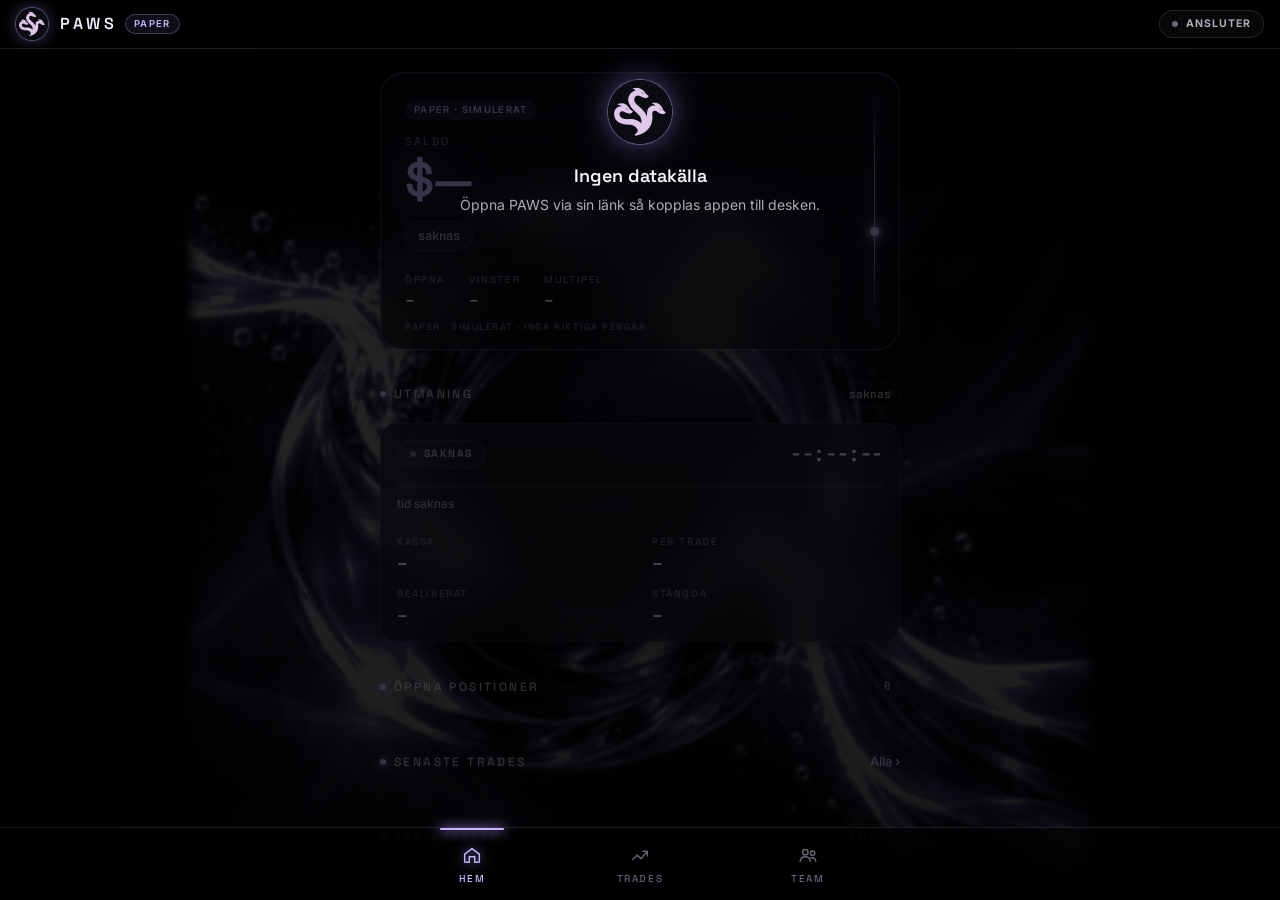
==== index.html @ 04d14446 "PAWS v78: light-purple hydra theme, liquid-ring background, swipe between tabs" ====
<!DOCTYPE html>
<html lang="sv">
<head>
  <meta charset="utf-8" />
  <meta name="viewport" content="width=device-width, initial-scale=1, viewport-fit=cover, maximum-scale=1" />
  <meta name="theme-color" content="#000000" />
  <meta name="mobile-web-app-capable" content="yes" />
  <meta name="apple-mobile-web-app-capable" content="yes" />
  <meta name="apple-mobile-web-app-status-bar-style" content="black-translucent" />
  <meta name="apple-mobile-web-app-title" content="PAWS" />
  <link rel="manifest" href="manifest.json" />
  <link rel="apple-touch-icon" href="icons/apple-touch-icon.png" />
  <link rel="icon" type="image/svg+xml" href="icons/favicon.svg" />
  <link rel="icon" type="image/png" sizes="64x64" href="icons/favicon.png" />
  <link rel="shortcut icon" href="icons/favicon.ico" />
  <link rel="preconnect" href="https://fonts.googleapis.com" />
  <link rel="preconnect" href="https://fonts.gstatic.com" crossorigin />
  <link rel="stylesheet" href="https://fonts.googleapis.com/css2?family=Inter:wght@400;500;600&family=Space+Grotesk:wght@400;500;600;700&family=JetBrains+Mono:wght@500;600&display=swap" />
  <link rel="stylesheet" href="paws.css?v=78" />
  <script src="brand.js?v=78"></script>
  <title>PAWS</title>
  <script>
    document.title = NimbusBrand.name;
    document.querySelector('meta[name="apple-mobile-web-app-title"]').setAttribute("content", NimbusBrand.name);
  </script>
</head>
<body>
  <div class="aurora" id="aurora-sky" aria-hidden="true">
    <div class="ring-bg">
      <picture>
        <source type="image/webp" srcset="bg-ring.webp?v=78" />
        <img src="bg-ring.jpg?v=78" alt="" width="2160" height="1792" decoding="async" />
      </picture>
    </div>
  </div>

  <div class="app" id="app">
    <header class="top">
      <img class="top-mark" src="icons/mark.png?v=78" alt="" width="30" height="30" />
      <span class="top-name">PAWS</span>
      <span class="decal">PAPER</span>
      <span class="top-sp"></span>
      <span class="live-chip" id="live-chip"><i></i><b id="live-txt">Ansluter</b></span>
    </header>

    <main class="main">
      <div class="pager" id="pager">
      <div class="pager-track" id="pager-track">
      <!-- HEM -->
      <section class="page" data-page="home" aria-label="Hem">
        <div class="hero" id="hero">
          <div class="hero-l">
            <span class="decal soft">PAPER · SIMULERAT</span>
            <div class="lbl">Saldo</div>
            <div class="bal" id="bal"><span class="bal-i">$—</span></div>
            <div class="pnl" id="pnl">saknas</div>
            <dl class="hero-stats">
              <div><dt>Öppna</dt><dd id="hs-open">–</dd></div>
              <div><dt>Vinster</dt><dd id="hs-wins">–</dd></div>
              <div><dt>Multipel</dt><dd id="hs-mult">–</dd></div>
            </dl>
          </div>
          <div class="hero-note" id="hero-note">PAPER · simulerat · inga riktiga pengar</div>
        </div>

        <section class="sec" id="sec-challenge">
          <header class="sec-head"><h2>Utmaning</h2><span class="sec-tag" id="ch-tag">saknas</span></header>
          <div class="card ch" id="ch-card">
            <div class="ch-top">
              <span class="pill" id="ch-pill"><i></i><b>saknas</b></span>
              <span class="ch-count" id="ch-count">--:--:--</span>
            </div>
            <div class="bar"><i id="ch-bar"></i></div>
            <div class="ch-span" id="ch-span">tid saknas</div>
            <dl class="grid4">
              <div><dt>Kassa</dt><dd id="c-cash">–</dd></div>
              <div><dt>Per trade</dt><dd id="c-ticket">–</dd></div>
              <div><dt>Realiserat</dt><dd id="c-real">–</dd></div>
              <div><dt>Stängda</dt><dd id="c-closed">–</dd></div>
            </dl>
          </div>
        </section>

        <section class="sec" id="sec-open">
          <header class="sec-head"><h2>Öppna positioner</h2><span class="sec-tag" id="open-tag">0</span></header>
          <div class="list" id="open-list"></div>
        </section>

        <section class="sec" id="sec-recent">
          <header class="sec-head"><h2>Senaste trades</h2><button class="link" id="to-trades" type="button">Alla ›</button></header>
          <div class="list" id="recent-list"></div>
        </section>

        <section class="sec" id="sec-agents">
          <header class="sec-head"><h2>App-agenter</h2><span class="sec-tag" id="ag-tag">saknas</span></header>
          <div class="card strip" id="ag-strip"></div>
        </section>
      </section>

      <!-- TRADES -->
      <section class="page" data-page="trades" aria-label="Trades">
        <section class="sec">
          <header class="sec-head"><h2>Alla PAPER-trades</h2><span class="sec-tag" id="tr-tag">0</span></header>
          <dl class="card grid4 tr-sum" id="tr-sum"></dl>
          <div class="list" id="trades-list"></div>
        </section>
      </section>

      <!-- TEAM -->
      <section class="page" data-page="team" aria-label="Team">
        <section class="sec">
          <header class="sec-head"><h2>Teamet</h2><span class="sec-tag">10 botar</span></header>
          <div class="boss card" id="boss"></div>
          <div class="tree" aria-hidden="true"><i></i></div>
          <div class="roster" id="roster"></div>
        </section>
        <section class="sec">
          <header class="sec-head"><h2>App-agenter</h2><span class="sec-tag" id="ag-tag2">saknas</span></header>
          <div class="card strip" id="ag-strip2"></div>
        </section>
      </section>

      </div>
      </div>
      <section class="boot" id="boot" hidden>
        <img src="icons/mark.png?v=78" alt="" width="64" height="64" />
        <h3>Ingen datakälla</h3>
        <p>Öppna PAWS via sin länk så kopplas appen till desken.</p>
      </section>
    </main>

    <nav class="tabs" aria-label="Vyer">
      <i class="tabs-ink" id="tabs-ink" aria-hidden="true"></i>
      <button class="tab on" data-tab="home" type="button"><svg viewBox="0 0 24 24"><path d="M4 11l8-6 8 6v8a1 1 0 0 1-1 1h-4v-6H9v6H5a1 1 0 0 1-1-1z"/></svg><span>Hem</span></button>
      <button class="tab" data-tab="trades" type="button"><svg viewBox="0 0 24 24"><path d="M4 17l5-5 4 4 7-8M15 8h5v5"/></svg><span>Trades</span></button>
      <button class="tab" data-tab="team" type="button"><svg viewBox="0 0 24 24"><circle cx="9" cy="9" r="3"/><circle cx="17" cy="10" r="2.4"/><path d="M3.5 19c.4-3.2 2.6-5 5.5-5s5.1 1.8 5.5 5M15 15.2c2.6-.5 4.8.8 5.5 3.8"/></svg><span>Team</span></button>
    </nav>
  </div>

  <script src="brand.js?v=78"></script>
  <script src="paws.js?v=78"></script>
  </body>
</html>
---- paws.css ----
/* PAWS v78 — v77 theme plus horizontal swipe between Hem / Trades / Team.
   Black, light-purple liquid-ring photo, Oscar's hydra mark. Data stays real. */
:root{
  --bg:#000;
  --lav:#C4B5FD;            /* accent / positive numbers */
  --lav2:#B9A6FF;
  --glow:#A78BFA;           /* glow, rings, lines */
  --glow-rgb:167,139,250;
  --lav-rgb:196,181,253;
  --card:rgba(14,12,22,.62);
  --card-hi:rgba(22,18,36,.74);
  --ink:#F5F3FF;
  --ink2:rgba(237,233,254,.72);
  --ink3:rgba(221,214,254,.46);
  --line:rgba(var(--lav-rgb),.14);
  --line2:rgba(var(--lav-rgb),.26);
  --up:var(--lav);
  --down:#E8788A;           /* muted red */
  --down-rgb:232,120,138;
  --amber:#E2B45C;
  --f-head:"Space Grotesk","Inter",system-ui,-apple-system,"Segoe UI",sans-serif;
  --f-body:"Inter",system-ui,-apple-system,"Segoe UI",sans-serif;
  --f-mono:"JetBrains Mono",ui-monospace,"SF Mono",Menlo,monospace;
  --safe-b:env(safe-area-inset-bottom,0px);
  --safe-t:env(safe-area-inset-top,0px);
  --r:16px;
  --shadow:0 16px 40px -24px rgba(0,0,0,.9);
}
*{box-sizing:border-box;-webkit-tap-highlight-color:transparent}
html,body{margin:0;background:var(--bg);color:var(--ink);font-family:var(--f-body);-webkit-font-smoothing:antialiased;overscroll-behavior:none;height:100%;height:100dvh;overflow:hidden}
body{min-height:100%;font-size:15px;line-height:1.4}
[hidden]{display:none!important}
button{font:inherit;color:inherit;background:none;border:0;padding:0;cursor:pointer}
h2,h3{margin:0}
dl,dd{margin:0}

/* ---------- background: fixed light-purple liquid-ring photo + dark scrim ---------- */
.aurora{position:fixed;inset:0;z-index:0;overflow:hidden;pointer-events:none;background:#05040A}
.ring-bg{position:absolute;left:50%;top:56%;width:132vw;max-width:920px;
  transform:translate(-50%,-50%);transform-origin:50% 50%;will-change:transform}
.ring-bg picture,.ring-bg img{display:block;width:100%;height:auto;pointer-events:none;user-select:none;-webkit-user-drag:none}
.aurora::before{content:"";position:absolute;inset:0;pointer-events:none;
  background:
    radial-gradient(ellipse 70% 26% at 50% 104%, rgba(var(--glow-rgb),.22) 0%, transparent 78%),
    radial-gradient(ellipse 90% 30% at 50% -6%, rgba(var(--glow-rgb),.07) 0%, transparent 70%)}
.aurora::after{content:"";position:absolute;inset:0;pointer-events:none;
  background:
    linear-gradient(180deg,rgba(0,0,0,.62) 0%,rgba(0,0,0,.40) 24%,rgba(0,0,0,.42) 62%,rgba(0,0,0,.60) 100%),
    rgba(0,0,0,.16)}
@media (prefers-reduced-motion:no-preference){
  .ring-bg{animation:ringdrift 36s ease-in-out infinite}
}
@keyframes ringdrift{
  0%,100%{transform:translate(-50%,-50%) scale(1)}
  50%{transform:translate(-50%,-50%) scale(1.03)}
}
@media (min-width:560px){.ring-bg{width:80vw;max-width:920px;top:58%}}

.app{position:relative;z-index:1;height:100%;min-height:100%;display:flex;flex-direction:column;overflow:hidden}

/* ---------- top bar ---------- */
.top{position:fixed;z-index:60;top:0;left:0;right:0;display:flex;align-items:center;gap:8px;
  padding:calc(8px + var(--safe-t)) 16px 8px;
  background:rgba(0,0,0,.55);backdrop-filter:blur(18px);-webkit-backdrop-filter:blur(18px);
  border-bottom:1px solid var(--line)}
.top-mark{width:32px;height:32px;border-radius:50%;object-fit:cover;display:block;box-shadow:0 0 0 1px rgba(var(--lav-rgb),.35),0 0 16px -2px rgba(var(--glow-rgb),.55)}
.top-name{font:600 16px/1 var(--f-head);letter-spacing:.22em;margin-left:4px}
.top-sp{flex:1}
.decal{display:inline-flex;align-items:center;font:600 9.5px/1 var(--f-body);letter-spacing:.14em;padding:4px 8px;border-radius:999px;border:1px solid var(--line2);background:rgba(var(--glow-rgb),.10);color:var(--lav);text-transform:uppercase}
.decal.soft{border-color:transparent;background:rgba(var(--glow-rgb),.14)}
.live-chip{display:inline-flex;align-items:center;gap:8px;font:600 10.5px/1 var(--f-body);letter-spacing:.1em;text-transform:uppercase;padding:8px 12px;border:1px solid var(--line);border-radius:99px;background:rgba(255,255,255,.03);color:var(--ink2)}
.live-chip i{width:6px;height:6px;border-radius:50%;background:var(--ink3)}
.live-chip.on i{background:var(--lav);box-shadow:0 0 8px 1px rgba(var(--glow-rgb),.9);animation:ping 2.4s infinite}
.live-chip.warn i{background:var(--amber)} .live-chip.off i{background:var(--down)}
@keyframes ping{50%{box-shadow:0 0 2px 0 rgba(var(--glow-rgb),.4)}}

/* ---------- layout ---------- */
.main{flex:1;min-height:0;position:relative;overflow:hidden;padding:0;max-width:none;margin:0}
.pager{height:100%;width:100%;overflow:hidden;touch-action:pan-y}
.pager-track{display:flex;width:100%;height:100%;will-change:transform}
.pager-track.anim{transition:transform .32s cubic-bezier(.22,.8,.3,1)}
.page{flex:0 0 100%;width:100%;height:100%;overflow-x:hidden;overflow-y:auto;-webkit-overflow-scrolling:touch;overscroll-behavior:contain;box-sizing:border-box;padding:calc(64px + var(--safe-t)) 16px calc(96px + var(--safe-b))}
.sec{margin-top:32px}
.sec:first-child{margin-top:24px}
.sec-head{display:flex;align-items:center;gap:8px;margin:0 0 16px}
.sec-head h2{font:500 12px/1 var(--f-head);letter-spacing:.2em;text-transform:uppercase;color:var(--ink2);display:flex;align-items:center;gap:8px}
.sec-head h2::before{content:"";width:6px;height:6px;border-radius:50%;background:var(--lav);box-shadow:0 0 10px 1px rgba(var(--glow-rgb),.9)}
.sec-tag{margin-left:auto;font:500 11px/1 var(--f-mono);color:var(--ink2);border:1px solid var(--line);border-radius:999px;padding:6px 8px}
.link{margin-left:auto;font:500 13px/1 var(--f-body);color:var(--lav);padding:8px 0 8px 8px}
.card{position:relative;background:linear-gradient(180deg,var(--card-hi),var(--card));border:1px solid var(--line);border-radius:var(--r);padding:16px;
  box-shadow:var(--shadow),inset 0 1px 0 rgba(var(--lav-rgb),.06);backdrop-filter:blur(18px);-webkit-backdrop-filter:blur(18px)}

/* ---------- hero ---------- */
.hero{position:relative;overflow:hidden;border-radius:24px;color:var(--ink);padding:24px 24px 40px;min-height:216px;
  background:linear-gradient(180deg,rgba(18,14,30,.58) 0%,rgba(8,6,14,.70) 100%);
  border:1px solid var(--line2);
  box-shadow:var(--shadow),inset 0 1px 0 rgba(var(--lav-rgb),.10);
  backdrop-filter:blur(18px);-webkit-backdrop-filter:blur(18px)}
/* thin vertical neon line with a dot */
.hero::before{content:"";position:absolute;right:24px;top:24px;bottom:24px;width:1px;
  background:linear-gradient(180deg,transparent,rgba(var(--glow-rgb),.9) 30%,rgba(var(--glow-rgb),.9) 70%,transparent);
  box-shadow:0 0 8px rgba(var(--glow-rgb),.8)}
.hero::after{content:"";position:absolute;right:20px;top:56%;width:9px;height:9px;border-radius:50%;
  background:var(--lav);box-shadow:0 0 0 4px rgba(var(--glow-rgb),.18),0 0 16px 3px rgba(var(--glow-rgb),.85)}
.hero-l{position:relative;z-index:2;padding-right:24px}
.lbl{margin-top:16px;font:500 11px/1 var(--f-head);letter-spacing:.2em;color:var(--ink3);text-transform:uppercase}
.bal{margin-top:8px;font:600 48px/1.05 var(--f-head);letter-spacing:-.04em;white-space:nowrap;color:var(--lav);font-variant-numeric:tabular-nums;
  text-shadow:0 0 32px rgba(var(--glow-rgb),.45)}
.bal-d{font-size:.5em;color:var(--ink3);letter-spacing:0;text-shadow:none}
.bal.miss .bal-i{color:var(--ink3);font-size:24px}
.pnl{display:inline-block;margin-top:16px;font:600 12px/1 var(--f-mono);padding:8px 12px;border-radius:999px;border:1px solid var(--line);background:rgba(255,255,255,.04);color:var(--ink2)}
.pnl.up{color:var(--lav);background:rgba(var(--glow-rgb),.14);border-color:var(--line2)} .pnl.down{color:var(--down);background:rgba(var(--down-rgb),.10);border-color:rgba(var(--down-rgb),.30)}
.hero-stats{display:flex;gap:24px;margin-top:24px}
.hero-stats dt{font:500 10px/1 var(--f-head);letter-spacing:.16em;color:var(--ink3);text-transform:uppercase}
.hero-stats dd{margin-top:8px;font:600 16px/1 var(--f-mono)}
.hero-note{position:absolute;left:24px;bottom:16px;z-index:2;font:500 9.5px/1 var(--f-head);letter-spacing:.16em;text-transform:uppercase;color:var(--ink3)}

/* ---------- lists / rows ---------- */
.list{display:flex;flex-direction:column;gap:8px}
.row{position:relative;display:grid;grid-template-columns:40px 1fr auto;align-items:center;gap:16px;padding:16px;
  background:linear-gradient(180deg,var(--card-hi),var(--card));border:1px solid var(--line);border-radius:16px;
  box-shadow:var(--shadow),inset 0 1px 0 rgba(var(--lav-rgb),.05);backdrop-filter:blur(18px);-webkit-backdrop-filter:blur(18px);
  transition:box-shadow .35s,border-color .35s,background .35s}
.av{width:40px;height:40px;border-radius:50%;display:grid;place-items:center;font:600 12px/1 var(--f-head);letter-spacing:.04em;color:var(--lav);
  background:rgba(var(--glow-rgb),.10);border:1px solid var(--line2);position:relative;overflow:hidden}
.av img{width:100%;height:100%;object-fit:cover;position:absolute;inset:0}
.av.sell{color:var(--ink2);background:rgba(255,255,255,.05);border-color:var(--line)}
.row-m strong{display:block;font:600 15px/1.2 var(--f-head);letter-spacing:.01em}
.row-m>span{display:block;margin-top:4px;font-size:12px;color:var(--ink2);white-space:nowrap;overflow:hidden;text-overflow:ellipsis}
.row-v{text-align:right;font:600 14px/1.1 var(--f-mono)}
.row-v small{display:block;margin-top:8px;font:500 11px/1 var(--f-mono);color:var(--ink3)}
.up{color:var(--up)} .down{color:var(--down)}
.badge{display:inline-block;font:600 9px/1 var(--f-head);letter-spacing:.14em;padding:4px 6px;border-radius:6px;margin-right:8px;vertical-align:1px;background:rgba(var(--glow-rgb),.18);color:var(--lav)}
.badge.s{background:rgba(255,255,255,.08);color:var(--ink2)}
.gauge{grid-column:2/4;height:4px;border-radius:3px;background:rgba(255,255,255,.08);position:relative;margin-top:-2px}
.gauge i{position:absolute;top:-3px;width:2px;height:10px;border-radius:2px;background:#fff}
.gauge b{position:absolute;left:0;top:0;bottom:0;border-radius:3px;background:linear-gradient(90deg,var(--glow),var(--lav))}
.empty{padding:24px;text-align:center;color:var(--ink3);font-size:13px;border:1px dashed var(--line2);border-radius:16px;background:rgba(255,255,255,.02)}
/* new trade: lavender glow on the row, no laser */
.row.hit{border-color:rgba(var(--lav-rgb),.85);background:linear-gradient(180deg,rgba(40,30,72,.88),rgba(24,18,44,.88));
  box-shadow:0 0 0 1px rgba(var(--lav-rgb),.35),0 0 32px -2px rgba(var(--glow-rgb),.65),0 16px 40px -16px rgba(var(--glow-rgb),.6)}
.row.hit::after{content:"";position:absolute;inset:-6px;border:1px solid rgba(var(--lav-rgb),.6);border-radius:22px;opacity:.7;animation:hit 1.6s ease-out infinite;pointer-events:none}
@keyframes hit{from{transform:scale(.99);opacity:.7}to{transform:scale(1.03);opacity:0}}
.row.fresh{animation:fresh 1.8s ease-out}
@keyframes fresh{from{background:rgba(var(--glow-rgb),.25)}to{background:var(--card)}}

/* ---------- challenge ---------- */
.ch-top{display:flex;align-items:center;justify-content:space-between;gap:16px}
.pill{display:inline-flex;align-items:center;gap:8px;font:600 10.5px/1 var(--f-head);letter-spacing:.14em;text-transform:uppercase;padding:8px 12px;border-radius:99px;border:1px solid var(--line);background:rgba(255,255,255,.04);color:var(--ink2)}
.pill i{width:6px;height:6px;border-radius:50%;background:var(--ink3)}
.pill.on{background:rgba(var(--glow-rgb),.14);border-color:var(--line2);color:var(--lav)} .pill.on i{background:var(--lav);box-shadow:0 0 8px 1px rgba(var(--glow-rgb),.9);animation:ping 2.4s infinite}
.pill.done{background:rgba(var(--glow-rgb),.10);color:var(--lav2)} .pill.pause{background:rgba(226,180,92,.12);border-color:rgba(226,180,92,.3);color:var(--amber)}
.ch-count{font:600 20px/1 var(--f-mono);letter-spacing:-.02em}
.bar{margin-top:16px;height:4px;border-radius:4px;background:rgba(255,255,255,.08);overflow:hidden}
.bar i{display:block;height:100%;width:0;border-radius:4px;background:linear-gradient(90deg,var(--glow),var(--lav));box-shadow:0 0 12px rgba(var(--glow-rgb),.8);transition:width .6s}
.ch-span{margin-top:8px;font-size:12px;color:var(--ink2)}
.grid4{display:grid;grid-template-columns:1fr 1fr;gap:16px 24px;margin-top:24px}
.grid4 dt{font:500 10px/1 var(--f-head);letter-spacing:.16em;color:var(--ink3);text-transform:uppercase}
.grid4 dd{margin-top:8px;font:600 18px/1 var(--f-mono);letter-spacing:-.02em}
.tr-sum{margin-top:0;margin-bottom:16px;grid-template-columns:repeat(3,1fr)}

/* ---------- app agents ---------- */
.strip{display:flex;flex-wrap:wrap;gap:8px;padding:16px}
.chip{display:inline-flex;align-items:center;gap:8px;font:500 12px/1 var(--f-body);letter-spacing:.02em;padding:8px 12px;border-radius:999px;border:1px solid var(--line);background:rgba(255,255,255,.03);color:var(--ink)}
.chip i{width:6px;height:6px;border-radius:50%;background:var(--down)}
.chip.ok i{background:var(--lav);box-shadow:0 0 8px 1px rgba(var(--glow-rgb),.9)}
.chip.ok{border-color:var(--line2);background:rgba(var(--glow-rgb),.08)}
.chip small{font:500 10px/1 var(--f-mono);color:var(--ink3);letter-spacing:0}

/* ---------- team ---------- */
.boss{display:grid;grid-template-columns:56px 1fr;gap:16px;align-items:center;padding:16px 24px;border-color:var(--line2);
  background:linear-gradient(160deg,rgba(30,22,54,.70),rgba(10,8,18,.72))}
.boss .av{width:56px;height:56px;border-radius:50%;border:0;background:#000;box-shadow:0 0 0 1px rgba(var(--lav-rgb),.5),0 0 24px -2px rgba(var(--glow-rgb),.6)}
.boss h3{font:600 20px/1 var(--f-head);letter-spacing:.2em}
.boss p{margin:8px 0 0;font-size:13px;color:var(--ink2)}
.boss .decal{margin-left:8px;vertical-align:3px}
/* neon connector: thin vertical line with a dot */
.tree{height:32px;position:relative}
.tree i{position:absolute;left:50%;top:0;bottom:0;width:1px;background:linear-gradient(180deg,rgba(var(--glow-rgb),.9),rgba(var(--glow-rgb),.25));box-shadow:0 0 8px rgba(var(--glow-rgb),.7)}
.tree i::after{content:"";position:absolute;left:-4px;bottom:-4px;width:9px;height:9px;border-radius:50%;background:var(--lav);box-shadow:0 0 0 4px rgba(var(--glow-rgb),.18),0 0 14px 2px rgba(var(--glow-rgb),.85)}
.roster{display:grid;gap:8px;position:relative}
.bot{display:grid;grid-template-columns:40px 1fr auto;gap:16px;align-items:center;padding:16px;
  background:linear-gradient(180deg,var(--card-hi),var(--card));border:1px solid var(--line);border-radius:16px;
  box-shadow:var(--shadow),inset 0 1px 0 rgba(var(--lav-rgb),.05);backdrop-filter:blur(18px);-webkit-backdrop-filter:blur(18px)}
.bot .av{font-size:12px}
.bot strong{display:block;font:600 14.5px/1.15 var(--f-head)}
.bot span.role{display:block;margin-top:4px;font-size:12px;color:var(--ink2)}
.bot .st{text-align:right;font:500 10.5px/1.3 var(--f-mono);color:var(--ink3);max-width:112px}
.bot .st b{display:block;font:600 10px/1 var(--f-head);letter-spacing:.12em;text-transform:uppercase;color:var(--ink2);margin-bottom:4px}
.bot .st.ok b{color:var(--lav)}

/* ---------- tab bar ---------- */
.tabs{position:fixed;z-index:70;left:0;right:0;bottom:0;display:flex;justify-content:center;gap:8px;
  padding:8px 16px calc(8px + var(--safe-b));
  background:rgba(0,0,0,.58);backdrop-filter:blur(18px);-webkit-backdrop-filter:blur(18px);
  border-top:1px solid var(--line)}
.tab{flex:1;max-width:160px;display:flex;flex-direction:column;align-items:center;gap:8px;padding:8px 0;border-radius:12px;color:var(--ink3);position:relative}
.tab svg{width:22px;height:22px;fill:none;stroke:currentColor;stroke-width:1.6;stroke-linecap:round;stroke-linejoin:round}
.tab span{font:500 10px/1 var(--f-head);letter-spacing:.16em;text-transform:uppercase}
.tab.on{color:var(--lav)}
.tabs-ink{position:absolute;top:0;left:0;width:0;height:2px;background:var(--lav);border-radius:2px;box-shadow:0 0 12px 1px rgba(var(--glow-rgb),.95);pointer-events:none;z-index:1}
.tab.on svg{filter:drop-shadow(0 0 6px rgba(var(--glow-rgb),.8))}

.boot{position:absolute;inset:0;z-index:40;text-align:center;padding:80px 24px;color:var(--ink2);background:rgba(0,0,0,.72)}
.boot img{border-radius:50%;box-shadow:0 0 0 1px rgba(var(--lav-rgb),.4),0 0 32px -2px rgba(var(--glow-rgb),.6)}
.boot h3{margin-top:16px;font:600 18px/1.2 var(--f-head);color:var(--ink)}
.boot p{margin:8px 0 0;font-size:14px}

/* reduced motion: static */
@media (prefers-reduced-motion:reduce){
  *,*::before,*::after{animation:none!important;transition:none!important}
}
@media (min-width:560px){
  .page{padding-top:72px;padding-left:max(16px,calc(50% - 260px));padding-right:max(16px,calc(50% - 260px))}
}
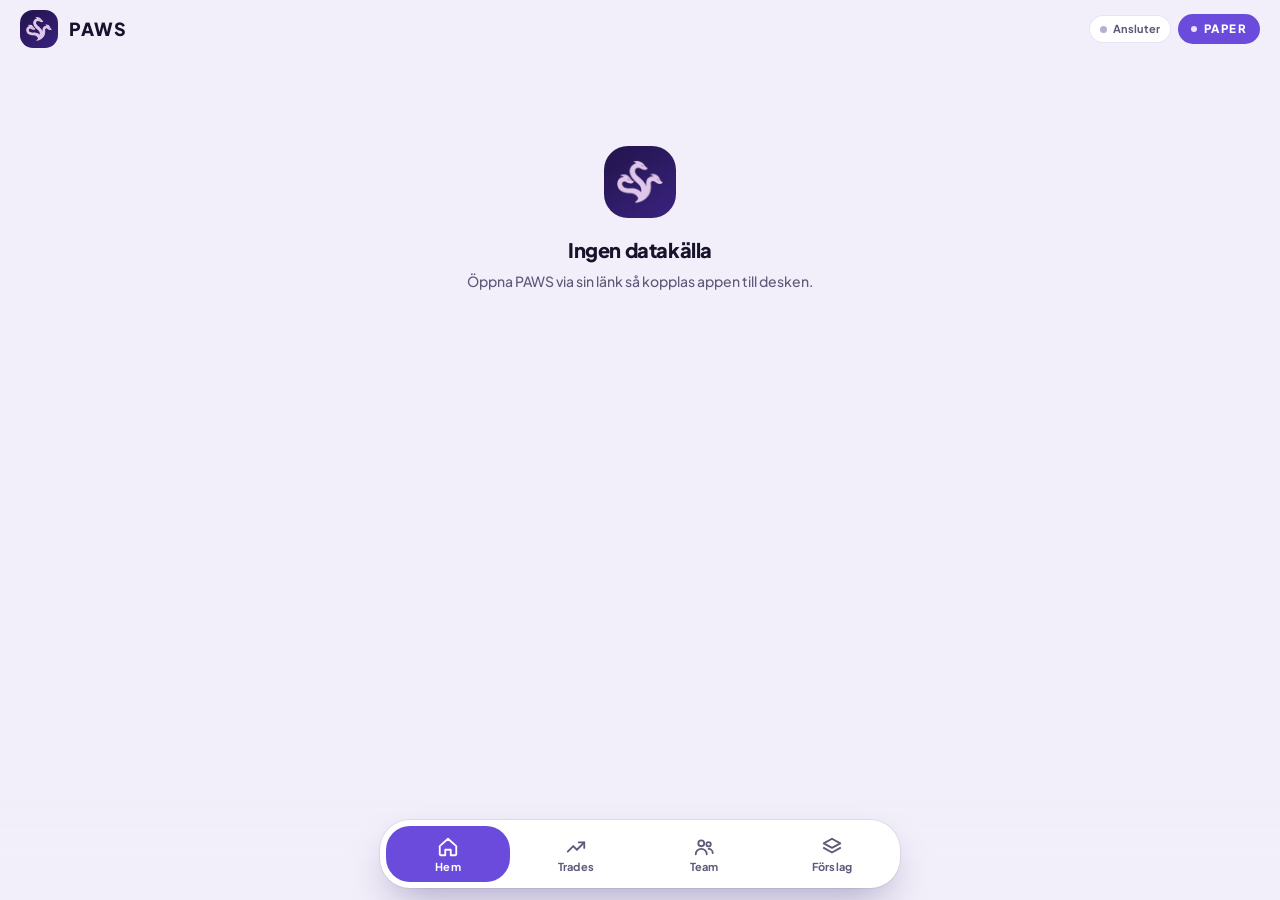
==== commit 6d3840c8: "PAWS v79: layout C Ljus, bundled font, Förslag tab" ====
--- a/index.html
+++ b/index.html
@@ -3,21 +3,19 @@
 <head>
   <meta charset="utf-8" />
   <meta name="viewport" content="width=device-width, initial-scale=1, viewport-fit=cover, maximum-scale=1" />
-  <meta name="theme-color" content="#000000" />
+  <meta name="theme-color" content="#F2EFFA" />
   <meta name="mobile-web-app-capable" content="yes" />
   <meta name="apple-mobile-web-app-capable" content="yes" />
-  <meta name="apple-mobile-web-app-status-bar-style" content="black-translucent" />
+  <meta name="apple-mobile-web-app-status-bar-style" content="default" />
   <meta name="apple-mobile-web-app-title" content="PAWS" />
   <link rel="manifest" href="manifest.json" />
   <link rel="apple-touch-icon" href="icons/apple-touch-icon.png" />
   <link rel="icon" type="image/svg+xml" href="icons/favicon.svg" />
   <link rel="icon" type="image/png" sizes="64x64" href="icons/favicon.png" />
   <link rel="shortcut icon" href="icons/favicon.ico" />
-  <link rel="preconnect" href="https://fonts.googleapis.com" />
-  <link rel="preconnect" href="https://fonts.gstatic.com" crossorigin />
-  <link rel="stylesheet" href="https://fonts.googleapis.com/css2?family=Inter:wght@400;500;600&family=Space+Grotesk:wght@400;500;600;700&family=JetBrains+Mono:wght@500;600&display=swap" />
-  <link rel="stylesheet" href="paws.css?v=78" />
-  <script src="brand.js?v=78"></script>
+  <link rel="preload" href="fonts/PlusJakartaSans-var.woff2?v=79" as="font" type="font/woff2" crossorigin />
+  <link rel="stylesheet" href="paws.css?v=79" />
+  <script src="brand.js?v=79"></script>
   <title>PAWS</title>
   <script>
     document.title = NimbusBrand.name;
@@ -25,61 +23,59 @@
   </script>
 </head>
 <body>
-  <div class="aurora" id="aurora-sky" aria-hidden="true">
-    <div class="ring-bg">
-      <picture>
-        <source type="image/webp" srcset="bg-ring.webp?v=78" />
-        <img src="bg-ring.jpg?v=78" alt="" width="2160" height="1792" decoding="async" />
-      </picture>
-    </div>
-  </div>
-
   <div class="app" id="app">
     <header class="top">
-      <img class="top-mark" src="icons/mark.png?v=78" alt="" width="30" height="30" />
+      <span class="logo-chip"><img src="icons/hydra.png?v=79" alt="" width="26" height="26" /></span>
       <span class="top-name">PAWS</span>
-      <span class="decal">PAPER</span>
       <span class="top-sp"></span>
       <span class="live-chip" id="live-chip"><i></i><b id="live-txt">Ansluter</b></span>
+      <span class="decal"><i></i>PAPER</span>
     </header>
 
     <main class="main">
       <div class="pager" id="pager">
       <div class="pager-track" id="pager-track">
+
       <!-- HEM -->
       <section class="page" data-page="home" aria-label="Hem">
         <div class="hero" id="hero">
-          <div class="hero-l">
-            <span class="decal soft">PAPER · SIMULERAT</span>
-            <div class="lbl">Saldo</div>
-            <div class="bal" id="bal"><span class="bal-i">$—</span></div>
-            <div class="pnl" id="pnl">saknas</div>
-            <dl class="hero-stats">
-              <div><dt>Öppna</dt><dd id="hs-open">–</dd></div>
-              <div><dt>Vinster</dt><dd id="hs-wins">–</dd></div>
-              <div><dt>Multipel</dt><dd id="hs-mult">–</dd></div>
-            </dl>
-          </div>
+          <img class="wm" src="icons/hydra.png?v=79" alt="" aria-hidden="true" />
+          <div class="hl">PAPER-saldo</div>
+          <div class="bal" id="bal"><span class="bal-i">$—</span></div>
+          <div class="pnl" id="pnl">saknas</div>
+          <dl class="hb">
+            <div><dt>Kassa</dt><dd id="c-cash">–</dd></div>
+            <div><dt>Multipel</dt><dd id="hs-mult">–</dd></div>
+          </dl>
           <div class="hero-note" id="hero-note">PAPER · simulerat · inga riktiga pengar</div>
         </div>
 
         <section class="sec" id="sec-challenge">
-          <header class="sec-head"><h2>Utmaning</h2><span class="sec-tag" id="ch-tag">saknas</span></header>
+          <header class="sec-head"><h2>Utmaning</h2><span class="pill" id="ch-pill"><i></i><b>saknas</b></span></header>
           <div class="card ch" id="ch-card">
-            <div class="ch-top">
-              <span class="pill" id="ch-pill"><i></i><b>saknas</b></span>
-              <span class="ch-count" id="ch-count">--:--:--</span>
+            <svg class="ring" viewBox="0 0 100 100" aria-hidden="true">
+              <circle cx="50" cy="50" r="40" class="ring-bg"></circle>
+              <circle cx="50" cy="50" r="40" class="ring-fg" id="ch-ring" transform="rotate(-90 50 50)"></circle>
+              <text x="50" y="49" text-anchor="middle" class="ring-t" id="ch-day">–</text>
+              <text x="50" y="64" text-anchor="middle" class="ring-s">DAG</text>
+            </svg>
+            <div class="ch-r">
+              <div class="k">Återstår</div>
+              <div class="ch-count" id="ch-count">--:--:--</div>
+              <div class="ch-span" id="ch-span">tid saknas</div>
+              <dl class="kv">
+                <div><dt>Per trade</dt><dd id="c-ticket">–</dd></div>
+                <div><dt>Realiserat</dt><dd id="c-real">–</dd></div>
+              </dl>
             </div>
-            <div class="bar"><i id="ch-bar"></i></div>
-            <div class="ch-span" id="ch-span">tid saknas</div>
-            <dl class="grid4">
-              <div><dt>Kassa</dt><dd id="c-cash">–</dd></div>
-              <div><dt>Per trade</dt><dd id="c-ticket">–</dd></div>
-              <div><dt>Realiserat</dt><dd id="c-real">–</dd></div>
-              <div><dt>Stängda</dt><dd id="c-closed">–</dd></div>
-            </dl>
           </div>
         </section>
+
+        <dl class="mini">
+          <div><dt>Öppna</dt><dd id="hs-open">–</dd></div>
+          <div><dt>Vinster</dt><dd id="hs-wins">–</dd></div>
+          <div><dt>Stängda</dt><dd id="c-closed">–</dd></div>
+        </dl>
 
         <section class="sec" id="sec-open">
           <header class="sec-head"><h2>Öppna positioner</h2><span class="sec-tag" id="open-tag">0</span></header>
@@ -90,54 +86,51 @@
           <header class="sec-head"><h2>Senaste trades</h2><button class="link" id="to-trades" type="button">Alla ›</button></header>
           <div class="list" id="recent-list"></div>
         </section>
-
-        <section class="sec" id="sec-agents">
-          <header class="sec-head"><h2>App-agenter</h2><span class="sec-tag" id="ag-tag">saknas</span></header>
-          <div class="card strip" id="ag-strip"></div>
-        </section>
       </section>
 
       <!-- TRADES -->
       <section class="page" data-page="trades" aria-label="Trades">
-        <section class="sec">
-          <header class="sec-head"><h2>Alla PAPER-trades</h2><span class="sec-tag" id="tr-tag">0</span></header>
-          <dl class="card grid4 tr-sum" id="tr-sum"></dl>
-          <div class="list" id="trades-list"></div>
-        </section>
+        <h1>Trades</h1>
+        <p class="sub" id="tr-sub">0 händelser · allt simulerat i PAPER</p>
+        <dl class="sum" id="tr-sum"></dl>
+        <div id="trades-list"></div>
       </section>
 
       <!-- TEAM -->
       <section class="page" data-page="team" aria-label="Team">
-        <section class="sec">
-          <header class="sec-head"><h2>Teamet</h2><span class="sec-tag">10 botar</span></header>
-          <div class="boss card" id="boss"></div>
-          <div class="tree" aria-hidden="true"><i></i></div>
-          <div class="roster" id="roster"></div>
-        </section>
+        <div class="h-row"><h1>Team</h1><span class="sec-tag">10 botar</span></div>
+        <div class="boss" id="boss"></div>
+        <div class="roster" id="roster"></div>
         <section class="sec">
           <header class="sec-head"><h2>App-agenter</h2><span class="sec-tag" id="ag-tag2">saknas</span></header>
           <div class="card strip" id="ag-strip2"></div>
         </section>
       </section>
 
+      <!-- FÖRSLAG -->
+      <section class="page" data-page="forslag" aria-label="Förslag">
+        <h1>PAWS föreslår</h1>
+        <p class="sub" id="fs-sub">saknas</p>
+        <div id="deck"></div>
+      </section>
+
       </div>
       </div>
       <section class="boot" id="boot" hidden>
-        <img src="icons/mark.png?v=78" alt="" width="64" height="64" />
+        <span class="logo-chip big"><img src="icons/hydra.png?v=79" alt="" width="46" height="46" /></span>
         <h3>Ingen datakälla</h3>
         <p>Öppna PAWS via sin länk så kopplas appen till desken.</p>
       </section>
     </main>
 
     <nav class="tabs" aria-label="Vyer">
-      <i class="tabs-ink" id="tabs-ink" aria-hidden="true"></i>
-      <button class="tab on" data-tab="home" type="button"><svg viewBox="0 0 24 24"><path d="M4 11l8-6 8 6v8a1 1 0 0 1-1 1h-4v-6H9v6H5a1 1 0 0 1-1-1z"/></svg><span>Hem</span></button>
-      <button class="tab" data-tab="trades" type="button"><svg viewBox="0 0 24 24"><path d="M4 17l5-5 4 4 7-8M15 8h5v5"/></svg><span>Trades</span></button>
-      <button class="tab" data-tab="team" type="button"><svg viewBox="0 0 24 24"><circle cx="9" cy="9" r="3"/><circle cx="17" cy="10" r="2.4"/><path d="M3.5 19c.4-3.2 2.6-5 5.5-5s5.1 1.8 5.5 5M15 15.2c2.6-.5 4.8.8 5.5 3.8"/></svg><span>Team</span></button>
+      <button class="tab on" data-tab="home" type="button"><svg viewBox="0 0 24 24"><path d="M3 11l9-8 9 8v9a1 1 0 0 1-1 1h-5v-6H9v6H4a1 1 0 0 1-1-1z"/></svg><span>Hem</span></button>
+      <button class="tab" data-tab="trades" type="button"><svg viewBox="0 0 24 24"><path d="M3 17l6-6 4 4 8-8"/><path d="M15 7h6v6"/></svg><span>Trades</span></button>
+      <button class="tab" data-tab="team" type="button"><svg viewBox="0 0 24 24"><circle cx="9" cy="8" r="3.2"/><path d="M3 20c0-3.3 2.7-6 6-6s6 2.7 6 6"/><circle cx="17" cy="9" r="2.4"/><path d="M17 14c2.5 0 4.5 2 4.5 4.5"/></svg><span>Team</span></button>
+      <button class="tab" data-tab="forslag" type="button"><svg viewBox="0 0 24 24"><path d="M12 3l9 5-9 5-9-5z"/><path d="M3 13l9 5 9-5"/></svg><span>Förslag</span></button>
     </nav>
   </div>
 
-  <script src="brand.js?v=78"></script>
-  <script src="paws.js?v=78"></script>
+  <script src="paws.js?v=79"></script>
   </body>
 </html>
--- a/paws.css
+++ b/paws.css
@@ -1,215 +1,198 @@
-/* PAWS v78 — v77 theme plus horizontal swipe between Hem / Trades / Team.
-   Black, light-purple liquid-ring photo, Oscar's hydra mark. Data stays real. */
+/* PAWS v79 — layout C "Ljus": light lavender canvas, soft white cards, violet hero with the hydra as watermark.
+   Fonts are bundled (Plus Jakarta Sans, OFL) so the PWA works offline. Data stays real: missing values read "saknas". */
+@font-face{font-family:"Plus Jakarta Sans";font-style:normal;font-weight:200 800;font-display:swap;src:url("fonts/PlusJakartaSans-var.woff2?v=79") format("woff2")}
 :root{
-  --bg:#000;
-  --lav:#C4B5FD;            /* accent / positive numbers */
-  --lav2:#B9A6FF;
-  --glow:#A78BFA;           /* glow, rings, lines */
-  --glow-rgb:167,139,250;
-  --lav-rgb:196,181,253;
-  --card:rgba(14,12,22,.62);
-  --card-hi:rgba(22,18,36,.74);
-  --ink:#F5F3FF;
-  --ink2:rgba(237,233,254,.72);
-  --ink3:rgba(221,214,254,.46);
-  --line:rgba(var(--lav-rgb),.14);
-  --line2:rgba(var(--lav-rgb),.26);
-  --up:var(--lav);
-  --down:#E8788A;           /* muted red */
-  --down-rgb:232,120,138;
-  --amber:#E2B45C;
-  --f-head:"Space Grotesk","Inter",system-ui,-apple-system,"Segoe UI",sans-serif;
-  --f-body:"Inter",system-ui,-apple-system,"Segoe UI",sans-serif;
-  --f-mono:"JetBrains Mono",ui-monospace,"SF Mono",Menlo,monospace;
-  --safe-b:env(safe-area-inset-bottom,0px);
-  --safe-t:env(safe-area-inset-top,0px);
-  --r:16px;
-  --shadow:0 16px 40px -24px rgba(0,0,0,.9);
+  --bg:#F2EFFA;--card:#FFFFFF;--ink:#17132B;--ink2:#5E5979;--ink3:#767190;
+  --vi:#6A4BDB;--vi2:#8B6CF0;--lav:#C4B5FD;--chip:#EEE9FD;--line:#E8E3F5;
+  --up:#0F7F50;--upbg:#E3F6EC;--down:#D93A5A;--downbg:#FDE8EC;--amber:#8F5A00;--amberbg:#FFF0D3;
+  --f:"Plus Jakarta Sans",system-ui,-apple-system,"Segoe UI",Roboto,sans-serif;
+  --safe-b:env(safe-area-inset-bottom,0px);--safe-t:env(safe-area-inset-top,0px);
+  --sh:0 1px 0 rgba(23,19,43,.04),0 14px 30px -18px rgba(70,50,150,.28);
 }
 *{box-sizing:border-box;-webkit-tap-highlight-color:transparent}
-html,body{margin:0;background:var(--bg);color:var(--ink);font-family:var(--f-body);-webkit-font-smoothing:antialiased;overscroll-behavior:none;height:100%;height:100dvh;overflow:hidden}
-body{min-height:100%;font-size:15px;line-height:1.4}
+html,body{margin:0;background:var(--bg);color:var(--ink);font-family:var(--f);-webkit-font-smoothing:antialiased;overscroll-behavior:none;height:100%;height:100dvh;overflow:hidden;font-feature-settings:"tnum" 1}
+body{font-size:15px;line-height:1.4}
 [hidden]{display:none!important}
 button{font:inherit;color:inherit;background:none;border:0;padding:0;cursor:pointer}
-h2,h3{margin:0}
+h1,h2,h3,p{margin:0}
 dl,dd{margin:0}
+.app{position:relative;height:100%;display:flex;flex-direction:column;overflow:hidden}
 
-/* ---------- background: fixed light-purple liquid-ring photo + dark scrim ---------- */
-.aurora{position:fixed;inset:0;z-index:0;overflow:hidden;pointer-events:none;background:#05040A}
-.ring-bg{position:absolute;left:50%;top:56%;width:132vw;max-width:920px;
-  transform:translate(-50%,-50%);transform-origin:50% 50%;will-change:transform}
-.ring-bg picture,.ring-bg img{display:block;width:100%;height:auto;pointer-events:none;user-select:none;-webkit-user-drag:none}
-.aurora::before{content:"";position:absolute;inset:0;pointer-events:none;
-  background:
-    radial-gradient(ellipse 70% 26% at 50% 104%, rgba(var(--glow-rgb),.22) 0%, transparent 78%),
-    radial-gradient(ellipse 90% 30% at 50% -6%, rgba(var(--glow-rgb),.07) 0%, transparent 70%)}
-.aurora::after{content:"";position:absolute;inset:0;pointer-events:none;
-  background:
-    linear-gradient(180deg,rgba(0,0,0,.62) 0%,rgba(0,0,0,.40) 24%,rgba(0,0,0,.42) 62%,rgba(0,0,0,.60) 100%),
-    rgba(0,0,0,.16)}
-@media (prefers-reduced-motion:no-preference){
-  .ring-bg{animation:ringdrift 36s ease-in-out infinite}
-}
-@keyframes ringdrift{
-  0%,100%{transform:translate(-50%,-50%) scale(1)}
-  50%{transform:translate(-50%,-50%) scale(1.03)}
-}
-@media (min-width:560px){.ring-bg{width:80vw;max-width:920px;top:58%}}
+/* ---------- top bar (solid) ---------- */
+.top{flex:none;display:flex;align-items:center;gap:8px;padding:calc(10px + var(--safe-t)) 20px 8px;background:var(--bg);z-index:20}
+.logo-chip{width:38px;height:38px;border-radius:13px;background:linear-gradient(145deg,#22134A,#3A2380);display:grid;place-items:center;flex:none}
+.logo-chip img{width:26px;height:26px;object-fit:contain;display:block}
+.logo-chip.big{width:72px;height:72px;border-radius:24px}.logo-chip.big img{width:46px;height:46px}
+.top-name{font-weight:800;font-size:18px;letter-spacing:.06em;margin-left:3px}
+.top-sp{flex:1}
+.decal{display:inline-flex;align-items:center;gap:7px;height:30px;padding:0 13px;border-radius:99px;background:var(--vi);color:#fff;font-weight:800;font-size:11.5px;letter-spacing:.12em}
+.decal i{width:6px;height:6px;border-radius:50%;background:#fff;opacity:.85}
+.live-chip{display:inline-flex;align-items:center;gap:6px;height:26px;padding:0 10px;border-radius:99px;background:#fff;font-weight:700;font-size:11px;color:var(--ink2);box-shadow:0 0 0 1px var(--line)}
+.live-chip i{width:7px;height:7px;border-radius:50%;background:#B5B0CE}
+.live-chip.on i{background:#2FD28A}.live-chip.warn i{background:#E8A93A}.live-chip.off i{background:var(--down)}
 
-.app{position:relative;z-index:1;height:100%;min-height:100%;display:flex;flex-direction:column;overflow:hidden}
-
-/* ---------- top bar ---------- */
-.top{position:fixed;z-index:60;top:0;left:0;right:0;display:flex;align-items:center;gap:8px;
-  padding:calc(8px + var(--safe-t)) 16px 8px;
-  background:rgba(0,0,0,.55);backdrop-filter:blur(18px);-webkit-backdrop-filter:blur(18px);
-  border-bottom:1px solid var(--line)}
-.top-mark{width:32px;height:32px;border-radius:50%;object-fit:cover;display:block;box-shadow:0 0 0 1px rgba(var(--lav-rgb),.35),0 0 16px -2px rgba(var(--glow-rgb),.55)}
-.top-name{font:600 16px/1 var(--f-head);letter-spacing:.22em;margin-left:4px}
-.top-sp{flex:1}
-.decal{display:inline-flex;align-items:center;font:600 9.5px/1 var(--f-body);letter-spacing:.14em;padding:4px 8px;border-radius:999px;border:1px solid var(--line2);background:rgba(var(--glow-rgb),.10);color:var(--lav);text-transform:uppercase}
-.decal.soft{border-color:transparent;background:rgba(var(--glow-rgb),.14)}
-.live-chip{display:inline-flex;align-items:center;gap:8px;font:600 10.5px/1 var(--f-body);letter-spacing:.1em;text-transform:uppercase;padding:8px 12px;border:1px solid var(--line);border-radius:99px;background:rgba(255,255,255,.03);color:var(--ink2)}
-.live-chip i{width:6px;height:6px;border-radius:50%;background:var(--ink3)}
-.live-chip.on i{background:var(--lav);box-shadow:0 0 8px 1px rgba(var(--glow-rgb),.9);animation:ping 2.4s infinite}
-.live-chip.warn i{background:var(--amber)} .live-chip.off i{background:var(--down)}
-@keyframes ping{50%{box-shadow:0 0 2px 0 rgba(var(--glow-rgb),.4)}}
-
-/* ---------- layout ---------- */
-.main{flex:1;min-height:0;position:relative;overflow:hidden;padding:0;max-width:none;margin:0}
+/* ---------- pager ---------- */
+.main{flex:1;min-height:0;position:relative;overflow:hidden}
 .pager{height:100%;width:100%;overflow:hidden;touch-action:pan-y}
 .pager-track{display:flex;width:100%;height:100%;will-change:transform}
 .pager-track.anim{transition:transform .32s cubic-bezier(.22,.8,.3,1)}
-.page{flex:0 0 100%;width:100%;height:100%;overflow-x:hidden;overflow-y:auto;-webkit-overflow-scrolling:touch;overscroll-behavior:contain;box-sizing:border-box;padding:calc(64px + var(--safe-t)) 16px calc(96px + var(--safe-b))}
-.sec{margin-top:32px}
-.sec:first-child{margin-top:24px}
-.sec-head{display:flex;align-items:center;gap:8px;margin:0 0 16px}
-.sec-head h2{font:500 12px/1 var(--f-head);letter-spacing:.2em;text-transform:uppercase;color:var(--ink2);display:flex;align-items:center;gap:8px}
-.sec-head h2::before{content:"";width:6px;height:6px;border-radius:50%;background:var(--lav);box-shadow:0 0 10px 1px rgba(var(--glow-rgb),.9)}
-.sec-tag{margin-left:auto;font:500 11px/1 var(--f-mono);color:var(--ink2);border:1px solid var(--line);border-radius:999px;padding:6px 8px}
-.link{margin-left:auto;font:500 13px/1 var(--f-body);color:var(--lav);padding:8px 0 8px 8px}
-.card{position:relative;background:linear-gradient(180deg,var(--card-hi),var(--card));border:1px solid var(--line);border-radius:var(--r);padding:16px;
-  box-shadow:var(--shadow),inset 0 1px 0 rgba(var(--lav-rgb),.06);backdrop-filter:blur(18px);-webkit-backdrop-filter:blur(18px)}
+.page{flex:0 0 100%;width:100%;height:100%;overflow-x:hidden;overflow-y:auto;-webkit-overflow-scrolling:touch;overscroll-behavior:contain;padding:4px 20px calc(112px + var(--safe-b));scrollbar-width:none}
+.page::-webkit-scrollbar{display:none}
+h1{font-weight:800;font-size:30px;letter-spacing:-.035em;line-height:1.1;padding-top:8px}
+.sub{font-size:13.5px;color:var(--ink2);margin-top:6px;font-weight:500}
+.h-row{display:flex;align-items:flex-end;justify-content:space-between}
+.sec{margin-top:14px}
+.sec-head{display:flex;justify-content:space-between;align-items:center;margin:0 4px 8px}
+.sec-head h2{font-size:15px;font-weight:700;letter-spacing:-.01em}
+.sec-tag{font-size:11.5px;font-weight:700;padding:4px 10px;border-radius:99px;background:var(--chip);color:var(--vi)}
+.link{font-size:13px;font-weight:700;color:var(--vi);padding:4px 2px}
+.pill{display:inline-flex;align-items:center;gap:6px;font-size:11.5px;font-weight:700;padding:4px 10px;border-radius:99px;background:var(--chip);color:var(--vi)}
+.pill i{width:6px;height:6px;border-radius:50%;background:currentColor}
+.pill.on{background:var(--upbg);color:var(--up)}.pill.pause{background:var(--amberbg);color:var(--amber)}
+.up{color:var(--up)}.down{color:var(--down)}
 
 /* ---------- hero ---------- */
-.hero{position:relative;overflow:hidden;border-radius:24px;color:var(--ink);padding:24px 24px 40px;min-height:216px;
-  background:linear-gradient(180deg,rgba(18,14,30,.58) 0%,rgba(8,6,14,.70) 100%);
-  border:1px solid var(--line2);
-  box-shadow:var(--shadow),inset 0 1px 0 rgba(var(--lav-rgb),.10);
-  backdrop-filter:blur(18px);-webkit-backdrop-filter:blur(18px)}
-/* thin vertical neon line with a dot */
-.hero::before{content:"";position:absolute;right:24px;top:24px;bottom:24px;width:1px;
-  background:linear-gradient(180deg,transparent,rgba(var(--glow-rgb),.9) 30%,rgba(var(--glow-rgb),.9) 70%,transparent);
-  box-shadow:0 0 8px rgba(var(--glow-rgb),.8)}
-.hero::after{content:"";position:absolute;right:20px;top:56%;width:9px;height:9px;border-radius:50%;
-  background:var(--lav);box-shadow:0 0 0 4px rgba(var(--glow-rgb),.18),0 0 16px 3px rgba(var(--glow-rgb),.85)}
-.hero-l{position:relative;z-index:2;padding-right:24px}
-.lbl{margin-top:16px;font:500 11px/1 var(--f-head);letter-spacing:.2em;color:var(--ink3);text-transform:uppercase}
-.bal{margin-top:8px;font:600 48px/1.05 var(--f-head);letter-spacing:-.04em;white-space:nowrap;color:var(--lav);font-variant-numeric:tabular-nums;
-  text-shadow:0 0 32px rgba(var(--glow-rgb),.45)}
-.bal-d{font-size:.5em;color:var(--ink3);letter-spacing:0;text-shadow:none}
-.bal.miss .bal-i{color:var(--ink3);font-size:24px}
-.pnl{display:inline-block;margin-top:16px;font:600 12px/1 var(--f-mono);padding:8px 12px;border-radius:999px;border:1px solid var(--line);background:rgba(255,255,255,.04);color:var(--ink2)}
-.pnl.up{color:var(--lav);background:rgba(var(--glow-rgb),.14);border-color:var(--line2)} .pnl.down{color:var(--down);background:rgba(var(--down-rgb),.10);border-color:rgba(var(--down-rgb),.30)}
-.hero-stats{display:flex;gap:24px;margin-top:24px}
-.hero-stats dt{font:500 10px/1 var(--f-head);letter-spacing:.16em;color:var(--ink3);text-transform:uppercase}
-.hero-stats dd{margin-top:8px;font:600 16px/1 var(--f-mono)}
-.hero-note{position:absolute;left:24px;bottom:16px;z-index:2;font:500 9.5px/1 var(--f-head);letter-spacing:.16em;text-transform:uppercase;color:var(--ink3)}
+.hero{position:relative;overflow:hidden;border-radius:34px;padding:20px 22px 16px;color:#fff;margin-top:6px;
+  background:radial-gradient(90% 80% at 100% 0%,rgba(167,139,250,.55),transparent 60%),linear-gradient(160deg,#2A1A63 0%,#17093F 100%);
+  box-shadow:0 24px 40px -22px rgba(42,26,99,.7)}
+.hero .wm{position:absolute;right:-26px;top:-18px;width:190px;height:190px;object-fit:contain;opacity:.13;pointer-events:none}
+.hl{position:relative;font-size:12px;letter-spacing:.12em;text-transform:uppercase;font-weight:700;color:rgba(255,255,255,.78)}
+.bal{position:relative;margin-top:12px;font-weight:700;font-size:52px;line-height:1;letter-spacing:-.045em;display:flex;align-items:baseline}
+.bal-d{font-size:30px;color:rgba(255,255,255,.62);letter-spacing:-.02em}
+.bal.miss .bal-i{font-size:34px;color:rgba(255,255,255,.7)}
+.pnl{position:relative;display:inline-flex;margin-top:12px;padding:6px 12px;border-radius:99px;background:rgba(255,255,255,.12);color:#fff;font-weight:700;font-size:13.5px}
+.pnl.up{background:rgba(110,231,168,.18);color:#9CF5C6}.pnl.down{background:rgba(244,130,154,.2);color:#FFB3C1}
+.hb{position:relative;display:grid;grid-template-columns:1fr 1fr;margin-top:14px;padding-top:12px;border-top:1px solid rgba(255,255,255,.16)}
+.hb>div+div{padding-left:18px;border-left:1px solid rgba(255,255,255,.16)}
+.hb dt{font-size:11px;letter-spacing:.1em;text-transform:uppercase;color:rgba(255,255,255,.75);font-weight:600}
+.hb dd{font-size:21px;font-weight:700;margin-top:4px;letter-spacing:-.02em}
+.hero-note{position:relative;margin-top:11px;font-size:11px;font-weight:600;letter-spacing:.04em;color:rgba(255,255,255,.72)}
 
-/* ---------- lists / rows ---------- */
-.list{display:flex;flex-direction:column;gap:8px}
-.row{position:relative;display:grid;grid-template-columns:40px 1fr auto;align-items:center;gap:16px;padding:16px;
-  background:linear-gradient(180deg,var(--card-hi),var(--card));border:1px solid var(--line);border-radius:16px;
-  box-shadow:var(--shadow),inset 0 1px 0 rgba(var(--lav-rgb),.05);backdrop-filter:blur(18px);-webkit-backdrop-filter:blur(18px);
-  transition:box-shadow .35s,border-color .35s,background .35s}
-.av{width:40px;height:40px;border-radius:50%;display:grid;place-items:center;font:600 12px/1 var(--f-head);letter-spacing:.04em;color:var(--lav);
-  background:rgba(var(--glow-rgb),.10);border:1px solid var(--line2);position:relative;overflow:hidden}
-.av img{width:100%;height:100%;object-fit:cover;position:absolute;inset:0}
-.av.sell{color:var(--ink2);background:rgba(255,255,255,.05);border-color:var(--line)}
-.row-m strong{display:block;font:600 15px/1.2 var(--f-head);letter-spacing:.01em}
-.row-m>span{display:block;margin-top:4px;font-size:12px;color:var(--ink2);white-space:nowrap;overflow:hidden;text-overflow:ellipsis}
-.row-v{text-align:right;font:600 14px/1.1 var(--f-mono)}
-.row-v small{display:block;margin-top:8px;font:500 11px/1 var(--f-mono);color:var(--ink3)}
-.up{color:var(--up)} .down{color:var(--down)}
-.badge{display:inline-block;font:600 9px/1 var(--f-head);letter-spacing:.14em;padding:4px 6px;border-radius:6px;margin-right:8px;vertical-align:1px;background:rgba(var(--glow-rgb),.18);color:var(--lav)}
-.badge.s{background:rgba(255,255,255,.08);color:var(--ink2)}
-.gauge{grid-column:2/4;height:4px;border-radius:3px;background:rgba(255,255,255,.08);position:relative;margin-top:-2px}
-.gauge i{position:absolute;top:-3px;width:2px;height:10px;border-radius:2px;background:#fff}
-.gauge b{position:absolute;left:0;top:0;bottom:0;border-radius:3px;background:linear-gradient(90deg,var(--glow),var(--lav))}
-.empty{padding:24px;text-align:center;color:var(--ink3);font-size:13px;border:1px dashed var(--line2);border-radius:16px;background:rgba(255,255,255,.02)}
-/* new trade: lavender glow on the row, no laser */
-.row.hit{border-color:rgba(var(--lav-rgb),.85);background:linear-gradient(180deg,rgba(40,30,72,.88),rgba(24,18,44,.88));
-  box-shadow:0 0 0 1px rgba(var(--lav-rgb),.35),0 0 32px -2px rgba(var(--glow-rgb),.65),0 16px 40px -16px rgba(var(--glow-rgb),.6)}
-.row.hit::after{content:"";position:absolute;inset:-6px;border:1px solid rgba(var(--lav-rgb),.6);border-radius:22px;opacity:.7;animation:hit 1.6s ease-out infinite;pointer-events:none}
-@keyframes hit{from{transform:scale(.99);opacity:.7}to{transform:scale(1.03);opacity:0}}
-.row.fresh{animation:fresh 1.8s ease-out}
-@keyframes fresh{from{background:rgba(var(--glow-rgb),.25)}to{background:var(--card)}}
+/* ---------- cards ---------- */
+.card{background:var(--card);border-radius:28px;padding:14px 18px;box-shadow:var(--sh)}
+.ch{display:flex;align-items:center;gap:16px}
+.ring{width:84px;height:84px;flex:none}
+.ring-bg{fill:none;stroke:var(--chip);stroke-width:10}
+.ring-fg{fill:none;stroke:var(--vi);stroke-width:10;stroke-linecap:round;stroke-dasharray:251.33;stroke-dashoffset:251.33;transition:stroke-dashoffset .6s}
+.ring-t{font:800 20px var(--f);fill:var(--ink)}
+.ring-s{font:700 9.5px var(--f);fill:var(--ink2);letter-spacing:.8px}
+.ch-r{min-width:0;flex:1}
+.k,.kv dt{font-size:11px;letter-spacing:.1em;text-transform:uppercase;color:var(--ink2);font-weight:700}
+.ch-count{font-size:27px;font-weight:700;letter-spacing:-.03em;word-spacing:.18em;line-height:1.05;margin-top:5px;white-space:nowrap}
+.ch-span{font-size:11.5px;color:var(--ink2);margin-top:3px;font-weight:500}
+.kv{display:flex;gap:18px;margin-top:9px}
+.kv dd{font-size:15px;font-weight:700;margin-top:3px}
+.mini{display:grid;grid-template-columns:repeat(3,1fr);gap:10px;margin:10px 0 0}
+.mini>div{background:var(--card);border-radius:22px;padding:9px 14px 10px;box-shadow:var(--sh)}
+.mini dt{font-size:11px;letter-spacing:.08em;text-transform:uppercase;color:var(--ink2);font-weight:700}
+.mini dd{font-size:20px;font-weight:700;margin-top:4px;letter-spacing:-.02em}
 
-/* ---------- challenge ---------- */
-.ch-top{display:flex;align-items:center;justify-content:space-between;gap:16px}
-.pill{display:inline-flex;align-items:center;gap:8px;font:600 10.5px/1 var(--f-head);letter-spacing:.14em;text-transform:uppercase;padding:8px 12px;border-radius:99px;border:1px solid var(--line);background:rgba(255,255,255,.04);color:var(--ink2)}
-.pill i{width:6px;height:6px;border-radius:50%;background:var(--ink3)}
-.pill.on{background:rgba(var(--glow-rgb),.14);border-color:var(--line2);color:var(--lav)} .pill.on i{background:var(--lav);box-shadow:0 0 8px 1px rgba(var(--glow-rgb),.9);animation:ping 2.4s infinite}
-.pill.done{background:rgba(var(--glow-rgb),.10);color:var(--lav2)} .pill.pause{background:rgba(226,180,92,.12);border-color:rgba(226,180,92,.3);color:var(--amber)}
-.ch-count{font:600 20px/1 var(--f-mono);letter-spacing:-.02em}
-.bar{margin-top:16px;height:4px;border-radius:4px;background:rgba(255,255,255,.08);overflow:hidden}
-.bar i{display:block;height:100%;width:0;border-radius:4px;background:linear-gradient(90deg,var(--glow),var(--lav));box-shadow:0 0 12px rgba(var(--glow-rgb),.8);transition:width .6s}
-.ch-span{margin-top:8px;font-size:12px;color:var(--ink2)}
-.grid4{display:grid;grid-template-columns:1fr 1fr;gap:16px 24px;margin-top:24px}
-.grid4 dt{font:500 10px/1 var(--f-head);letter-spacing:.16em;color:var(--ink3);text-transform:uppercase}
-.grid4 dd{margin-top:8px;font:600 18px/1 var(--f-mono);letter-spacing:-.02em}
-.tr-sum{margin-top:0;margin-bottom:16px;grid-template-columns:repeat(3,1fr)}
-
-/* ---------- app agents ---------- */
-.strip{display:flex;flex-wrap:wrap;gap:8px;padding:16px}
-.chip{display:inline-flex;align-items:center;gap:8px;font:500 12px/1 var(--f-body);letter-spacing:.02em;padding:8px 12px;border-radius:999px;border:1px solid var(--line);background:rgba(255,255,255,.03);color:var(--ink)}
-.chip i{width:6px;height:6px;border-radius:50%;background:var(--down)}
-.chip.ok i{background:var(--lav);box-shadow:0 0 8px 1px rgba(var(--glow-rgb),.9)}
-.chip.ok{border-color:var(--line2);background:rgba(var(--glow-rgb),.08)}
-.chip small{font:500 10px/1 var(--f-mono);color:var(--ink3);letter-spacing:0}
+/* ---------- rows ---------- */
+.list{background:var(--card);border-radius:28px;padding:2px 16px;box-shadow:var(--sh)}
+.row{position:relative;display:flex;align-items:center;gap:13px;padding:12px 0;flex-wrap:wrap}
+.row+.row{border-top:1px solid var(--line)}
+.row.hit{animation:hit 3.4s ease-out;margin:0 -16px;padding-left:16px;padding-right:16px;border-radius:20px}
+@keyframes hit{0%,60%{background:var(--chip)}100%{background:transparent}}
+.av{width:44px;height:44px;border-radius:15px;display:grid;place-items:center;flex:none;font-weight:800;font-size:14px;color:#fff;background:linear-gradient(145deg,var(--h1,#7C5CF0),var(--h2,#B9A4FB))}
+.av.ic{background:var(--chip);color:var(--vi)}.av.ic.tp{background:var(--upbg);color:var(--up)}.av.ic.sl{background:var(--downbg);color:var(--down)}
+.av svg{width:22px;height:22px;fill:none;stroke:currentColor;stroke-width:2.2;stroke-linecap:round;stroke-linejoin:round}
+.row-m{flex:1;min-width:0}
+.row-m strong{display:block;font-size:16px;font-weight:700;letter-spacing:-.01em}
+.row-m span{display:block;font-size:12.5px;color:var(--ink2);margin-top:3px;font-weight:500}
+.badge{display:inline-block;font-size:10px;font-weight:700;letter-spacing:.08em;padding:2px 7px;border-radius:6px;background:var(--chip);color:var(--vi);margin-right:7px;vertical-align:1px}
+.badge.s{background:var(--upbg);color:var(--up)}.badge.sl{background:var(--downbg);color:var(--down)}
+.row-v{text-align:right;font-size:16px;font-weight:700;letter-spacing:-.01em}
+.row-v small{display:block;font-size:12.5px;font-weight:500;color:var(--ink2);margin-top:3px}
+.row-v.up small,.row-v.down small{color:inherit;opacity:.85}
+.gauge{flex:0 0 100%;position:relative;height:6px;border-radius:6px;background:var(--chip);margin:6px 0 2px}
+.gauge b{position:absolute;left:0;top:0;bottom:0;border-radius:6px;background:linear-gradient(90deg,var(--vi2),var(--lav))}
+.gauge i{position:absolute;top:-4px;width:14px;height:14px;border-radius:50%;background:#fff;border:3px solid var(--vi);margin-left:-6px}
+.empty{padding:20px 4px;text-align:center;font-size:13.5px;color:var(--ink2);font-weight:500}
+.sum{display:grid;grid-template-columns:repeat(3,1fr);gap:8px;margin:16px 0 16px}
+.sum>div{background:var(--chip);border-radius:20px;padding:11px 14px}
+.sum dt{font-size:11px;letter-spacing:.08em;text-transform:uppercase;color:var(--vi);font-weight:700}
+.sum dd{font-size:19px;font-weight:700;margin-top:4px;letter-spacing:-.02em;white-space:nowrap}
+.sum dd.up{color:var(--up)}.sum dd.down{color:var(--down)}
+.dl{font-size:12px;font-weight:700;color:var(--ink2);margin:14px 4px 8px;letter-spacing:.06em;text-transform:uppercase}
 
 /* ---------- team ---------- */
-.boss{display:grid;grid-template-columns:56px 1fr;gap:16px;align-items:center;padding:16px 24px;border-color:var(--line2);
-  background:linear-gradient(160deg,rgba(30,22,54,.70),rgba(10,8,18,.72))}
-.boss .av{width:56px;height:56px;border-radius:50%;border:0;background:#000;box-shadow:0 0 0 1px rgba(var(--lav-rgb),.5),0 0 24px -2px rgba(var(--glow-rgb),.6)}
-.boss h3{font:600 20px/1 var(--f-head);letter-spacing:.2em}
-.boss p{margin:8px 0 0;font-size:13px;color:var(--ink2)}
-.boss .decal{margin-left:8px;vertical-align:3px}
-/* neon connector: thin vertical line with a dot */
-.tree{height:32px;position:relative}
-.tree i{position:absolute;left:50%;top:0;bottom:0;width:1px;background:linear-gradient(180deg,rgba(var(--glow-rgb),.9),rgba(var(--glow-rgb),.25));box-shadow:0 0 8px rgba(var(--glow-rgb),.7)}
-.tree i::after{content:"";position:absolute;left:-4px;bottom:-4px;width:9px;height:9px;border-radius:50%;background:var(--lav);box-shadow:0 0 0 4px rgba(var(--glow-rgb),.18),0 0 14px 2px rgba(var(--glow-rgb),.85)}
-.roster{display:grid;gap:8px;position:relative}
-.bot{display:grid;grid-template-columns:40px 1fr auto;gap:16px;align-items:center;padding:16px;
-  background:linear-gradient(180deg,var(--card-hi),var(--card));border:1px solid var(--line);border-radius:16px;
-  box-shadow:var(--shadow),inset 0 1px 0 rgba(var(--lav-rgb),.05);backdrop-filter:blur(18px);-webkit-backdrop-filter:blur(18px)}
-.bot .av{font-size:12px}
-.bot strong{display:block;font:600 14.5px/1.15 var(--f-head)}
-.bot span.role{display:block;margin-top:4px;font-size:12px;color:var(--ink2)}
-.bot .st{text-align:right;font:500 10.5px/1.3 var(--f-mono);color:var(--ink3);max-width:112px}
-.bot .st b{display:block;font:600 10px/1 var(--f-head);letter-spacing:.12em;text-transform:uppercase;color:var(--ink2);margin-bottom:4px}
-.bot .st.ok b{color:var(--lav)}
+.boss{display:flex;gap:14px;align-items:center;padding:14px 18px;margin-top:14px;border-radius:26px;color:#fff;background:linear-gradient(160deg,#2A1A63,#17093F)}
+.boss .bimg{width:42px;height:42px;object-fit:contain;flex:none}
+.boss h3{font-weight:800;font-size:17px;letter-spacing:.06em;display:flex;align-items:center;gap:10px}
+.boss h3 span{font-size:10px;letter-spacing:.12em;padding:3px 8px;border-radius:99px;background:rgba(255,255,255,.16);font-weight:700}
+.boss p{font-size:12.5px;color:rgba(255,255,255,.78);margin-top:3px;font-weight:500}
+.roster{display:grid;grid-template-columns:1fr 1fr;gap:10px;margin-top:12px}
+.bot{background:var(--card);border-radius:24px;padding:11px 13px 12px;box-shadow:var(--sh);min-width:0}
+.bot .a{display:flex;align-items:center;gap:10px}
+.bot .av{width:34px;height:34px;border-radius:12px;font-size:12px}
+.bot strong{display:block;font-size:14px;font-weight:700;letter-spacing:-.01em;line-height:1.15}
+.bot .st{display:flex;align-items:center;gap:6px;margin-top:3px;font-size:11.5px;font-weight:700;color:var(--ink3)}
+.bot .st:before{content:"";width:7px;height:7px;border-radius:50%;background:#B5B0CE;flex:none}
+.bot .st.ok{color:var(--up)}.bot .st.ok:before{background:#2FD28A}
+.bot .role{display:block;font-size:11.5px;line-height:1.3;color:var(--ink2);margin-top:7px;font-weight:500}
+.bot .last{display:block;font-size:11px;color:var(--ink3);margin-top:5px;font-weight:600}
+.strip{display:flex;flex-wrap:wrap;gap:8px;padding:14px 16px}
+.chip{display:inline-flex;align-items:center;gap:7px;padding:6px 11px;border-radius:99px;background:var(--bg);font-size:12px;font-weight:700}
+.chip i{width:7px;height:7px;border-radius:50%;background:#B5B0CE}
+.chip.ok i{background:#2FD28A}
+.chip small{font-size:11px;font-weight:600;color:var(--ink2)}
 
-/* ---------- tab bar ---------- */
-.tabs{position:fixed;z-index:70;left:0;right:0;bottom:0;display:flex;justify-content:center;gap:8px;
-  padding:8px 16px calc(8px + var(--safe-b));
-  background:rgba(0,0,0,.58);backdrop-filter:blur(18px);-webkit-backdrop-filter:blur(18px);
-  border-top:1px solid var(--line)}
-.tab{flex:1;max-width:160px;display:flex;flex-direction:column;align-items:center;gap:8px;padding:8px 0;border-radius:12px;color:var(--ink3);position:relative}
-.tab svg{width:22px;height:22px;fill:none;stroke:currentColor;stroke-width:1.6;stroke-linecap:round;stroke-linejoin:round}
-.tab span{font:500 10px/1 var(--f-head);letter-spacing:.16em;text-transform:uppercase}
-.tab.on{color:var(--lav)}
-.tabs-ink{position:absolute;top:0;left:0;width:0;height:2px;background:var(--lav);border-radius:2px;box-shadow:0 0 12px 1px rgba(var(--glow-rgb),.95);pointer-events:none;z-index:1}
-.tab.on svg{filter:drop-shadow(0 0 6px rgba(var(--glow-rgb),.8))}
+/* ---------- förslag deck ---------- */
+.deck{position:relative;margin-top:14px}
+.deck .ghost{position:absolute;left:0;right:0;height:100%;top:0;border-radius:32px;background:var(--card);box-shadow:var(--sh)}
+.deck .ghost.g1{transform:translateY(12px) scale(.95);transform-origin:50% 100%;opacity:.95}
+.deck .ghost.g2{transform:translateY(24px) scale(.9);transform-origin:50% 100%;opacity:.7}
+.dc{position:relative;background:var(--card);border-radius:32px;padding:18px;box-shadow:0 20px 36px -22px rgba(70,50,150,.45)}
+.dc .h{display:flex;align-items:center;gap:13px}
+.dc .av{width:52px;height:52px;border-radius:17px;font-size:16px}
+.dc .h b{display:block;font-size:20px;font-weight:800;letter-spacing:-.02em;line-height:1.15}
+.dc .h span.n{display:block;font-size:13px;color:var(--ink2);font-weight:500;margin-top:2px}
+.dc .h>div{min-width:0;flex:1}
+.rt{flex:none;font-size:11.5px;font-weight:700;padding:5px 11px;border-radius:99px;background:var(--chip);color:var(--vi)}
+.rt.ok{background:var(--upbg);color:var(--up)}.rt.warn{background:var(--amberbg);color:var(--amber)}
+.met{display:grid;grid-template-columns:repeat(2,1fr);gap:8px;margin:14px 0 8px}
+.met>div{background:var(--bg);border-radius:16px;padding:9px 12px}
+.met span{display:block;font-size:10.5px;letter-spacing:.08em;text-transform:uppercase;color:var(--ink2);font-weight:700}
+.met b{display:block;font-size:15px;font-weight:700;margin-top:3px}
+.met b.miss,.ck b.miss{color:var(--ink3);font-weight:600}
+.ck{display:flex;align-items:center;gap:10px;min-height:36px;padding:5px 0;font-size:13.5px;font-weight:600;border-bottom:1px solid var(--line)}
+.ck:last-of-type{border-bottom:0}
+.ck i{width:20px;height:20px;border-radius:50%;background:var(--upbg);color:var(--up);display:grid;place-items:center;flex:none}
+.ck.no i{background:var(--downbg);color:var(--down)}.ck.na i{background:var(--chip);color:var(--ink3)}
+.ck i svg{width:12px;height:12px;fill:none;stroke:currentColor;stroke-width:3;stroke-linecap:round;stroke-linejoin:round}
+.ck b{margin-left:auto;font-weight:700;text-align:right;font-size:13px;min-width:0}
+.ck span{min-width:0}
+.fnote{font-size:12px;color:var(--ink2);margin-top:8px;font-weight:500}
+.acts{display:flex;gap:10px;margin-top:12px}
+.btn{height:48px;border-radius:17px;font-weight:700;font-size:14.5px;flex:1;background:var(--chip);color:var(--vi)}
+.btn.pri{flex:1.5;background:var(--vi);color:#fff}
+.btn[disabled]{background:#E6E2F1;color:#6B6685;cursor:default}
+.btn small{display:block;font-size:10.5px;font-weight:600;margin-top:1px}
+.btn.two{display:flex;flex-direction:column;align-items:center;justify-content:center;line-height:1.1}
+.dots{display:flex;justify-content:center;gap:6px;margin-top:34px}
+.dots i{width:6px;height:6px;border-radius:50%;background:#CFC8EA}.dots i.on{background:var(--vi);width:18px;border-radius:4px}
+.empty-card{background:var(--card);border-radius:32px;padding:28px 22px;box-shadow:var(--sh);text-align:center}
+.empty-card .logo-chip{margin:0 auto 14px}
+.empty-card h3{font-size:18px;font-weight:800;letter-spacing:-.02em}
+.empty-card p{font-size:13.5px;color:var(--ink2);margin-top:8px;font-weight:500}
 
-.boot{position:absolute;inset:0;z-index:40;text-align:center;padding:80px 24px;color:var(--ink2);background:rgba(0,0,0,.72)}
-.boot img{border-radius:50%;box-shadow:0 0 0 1px rgba(var(--lav-rgb),.4),0 0 32px -2px rgba(var(--glow-rgb),.6)}
-.boot h3{margin-top:16px;font:600 18px/1.2 var(--f-head);color:var(--ink)}
-.boot p{margin:8px 0 0;font-size:14px}
+/* ---------- tab bar (solid) ---------- */
+.app::after{content:"";position:fixed;left:0;right:0;bottom:0;height:calc(104px + var(--safe-b));background:linear-gradient(rgba(242,239,250,0),var(--bg) 62%);pointer-events:none;z-index:60}
+.tabs{position:fixed;z-index:70;left:16px;right:16px;bottom:calc(12px + var(--safe-b));display:flex;gap:4px;padding:6px;border-radius:30px;background:#FFFFFF;box-shadow:0 18px 40px -12px rgba(42,26,99,.38),0 0 0 1px rgba(23,19,43,.07)}
+.tab{flex:1;display:flex;flex-direction:column;align-items:center;justify-content:center;gap:3px;height:56px;border-radius:24px;color:var(--ink2);transition:background .2s,color .2s}
+.tab svg{width:22px;height:22px;fill:none;stroke:currentColor;stroke-width:2;stroke-linecap:round;stroke-linejoin:round}
+.tab span{font-weight:700;font-size:11px;letter-spacing:.01em;line-height:1}
+.tab.on{background:var(--vi);color:#fff}
 
-/* reduced motion: static */
+.boot{position:absolute;inset:0;z-index:40;text-align:center;padding:90px 24px;color:var(--ink2);background:var(--bg)}
+.boot .logo-chip{margin:0 auto}
+.boot h3{margin-top:18px;font-size:20px;font-weight:800;color:var(--ink);letter-spacing:-.02em}
+.boot p{margin:8px 0 0;font-size:14px;font-weight:500}
+
 @media (prefers-reduced-motion:reduce){
   *,*::before,*::after{animation:none!important;transition:none!important}
 }
 @media (min-width:560px){
-  .page{padding-top:72px;padding-left:max(16px,calc(50% - 260px));padding-right:max(16px,calc(50% - 260px))}
+  .page{padding-left:max(20px,calc(50% - 260px));padding-right:max(20px,calc(50% - 260px))}
+  .tabs{left:50%;right:auto;width:520px;transform:translateX(-50%)}
 }
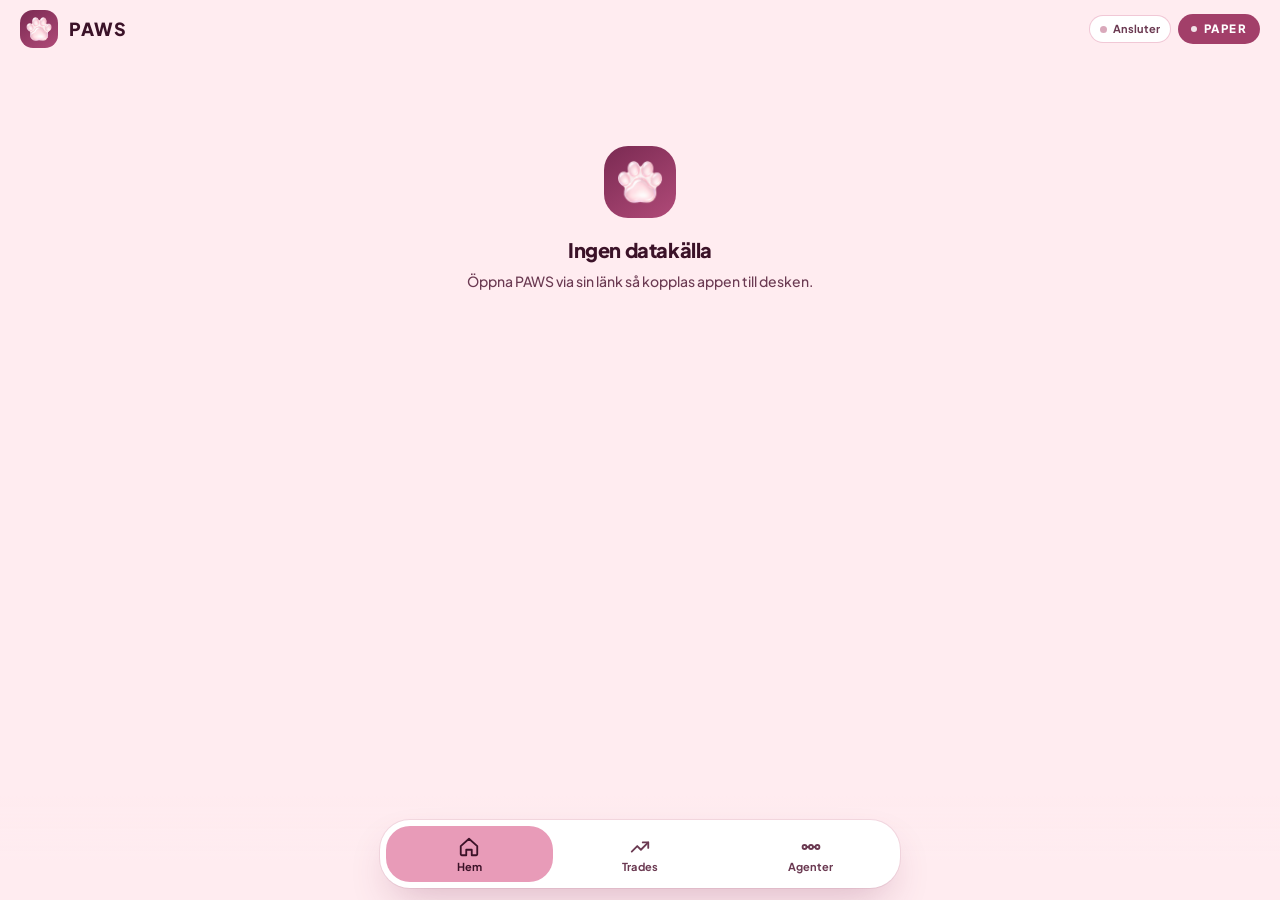
==== commit 5da52db8: "PAWS v80c: rosa tass-logga och rosa tema, pipeline-rad, saldokurva, Varför-ark, Agenter-flik (5/5)" ====
--- a/index.html
+++ b/index.html
@@ -3,7 +3,7 @@
 <head>
   <meta charset="utf-8" />
   <meta name="viewport" content="width=device-width, initial-scale=1, viewport-fit=cover, maximum-scale=1" />
-  <meta name="theme-color" content="#F2EFFA" />
+  <meta name="theme-color" content="#FFECF0" />
   <meta name="mobile-web-app-capable" content="yes" />
   <meta name="apple-mobile-web-app-capable" content="yes" />
   <meta name="apple-mobile-web-app-status-bar-style" content="default" />
@@ -13,9 +13,9 @@
   <link rel="icon" type="image/svg+xml" href="icons/favicon.svg" />
   <link rel="icon" type="image/png" sizes="64x64" href="icons/favicon.png" />
   <link rel="shortcut icon" href="icons/favicon.ico" />
-  <link rel="preload" href="fonts/PlusJakartaSans-var.woff2?v=79" as="font" type="font/woff2" crossorigin />
-  <link rel="stylesheet" href="paws.css?v=79" />
-  <script src="brand.js?v=79"></script>
+  <link rel="preload" href="fonts/PlusJakartaSans-var.woff2?v=80c" as="font" type="font/woff2" crossorigin />
+  <link rel="stylesheet" href="paws.css?v=80c" />
+  <script src="brand.js?v=80c"></script>
   <title>PAWS</title>
   <script>
     document.title = NimbusBrand.name;
@@ -25,7 +25,7 @@
 <body>
   <div class="app" id="app">
     <header class="top">
-      <span class="logo-chip"><img src="icons/hydra.png?v=79" alt="" width="26" height="26" /></span>
+      <span class="logo-chip"><img src="icons/paw.png?v=80c" alt="" width="26" height="26" /></span>
       <span class="top-name">PAWS</span>
       <span class="top-sp"></span>
       <span class="live-chip" id="live-chip"><i></i><b id="live-txt">Ansluter</b></span>
@@ -39,16 +39,27 @@
       <!-- HEM -->
       <section class="page" data-page="home" aria-label="Hem">
         <div class="hero" id="hero">
-          <img class="wm" src="icons/hydra.png?v=79" alt="" aria-hidden="true" />
+          <img class="wm" src="icons/paw-lg.png?v=80c" alt="" aria-hidden="true" />
           <div class="hl">PAPER-saldo</div>
           <div class="bal" id="bal"><span class="bal-i">$—</span></div>
           <div class="pnl" id="pnl">saknas</div>
+          <div class="eq" id="eq" aria-label="Saldokurva">
+            <div class="eq-h"><span>Saldokurva</span><b id="eq-note">saknas</b></div>
+            <div class="eq-pl" id="eq-pl"></div>
+            <div class="eq-cap"><span id="eq-l">–</span><span id="eq-r">–</span></div>
+          </div>
           <dl class="hb">
             <div><dt>Kassa</dt><dd id="c-cash">–</dd></div>
             <div><dt>Multipel</dt><dd id="hs-mult">–</dd></div>
           </dl>
           <div class="hero-note" id="hero-note">PAPER · simulerat · inga riktiga pengar</div>
         </div>
+
+        <section class="sec" id="sec-pipe">
+          <header class="sec-head"><h2>Pipeline</h2><button class="link" id="to-agenter" type="button">Agenter ›</button></header>
+          <div class="card pipe" id="pipe" role="list"></div>
+          <p class="fnote pipe-note" id="pipe-note">saknas</p>
+        </section>
 
         <section class="sec" id="sec-challenge">
           <header class="sec-head"><h2>Utmaning</h2><span class="pill" id="ch-pill"><i></i><b>saknas</b></span></header>
@@ -96,41 +107,42 @@
         <div id="trades-list"></div>
       </section>
 
-      <!-- TEAM -->
-      <section class="page" data-page="team" aria-label="Team">
-        <div class="h-row"><h1>Team</h1><span class="sec-tag">10 botar</span></div>
-        <div class="boss" id="boss"></div>
-        <div class="roster" id="roster"></div>
-        <section class="sec">
-          <header class="sec-head"><h2>App-agenter</h2><span class="sec-tag" id="ag-tag2">saknas</span></header>
-          <div class="card strip" id="ag-strip2"></div>
-        </section>
-      </section>
-
-      <!-- FÖRSLAG -->
-      <section class="page" data-page="forslag" aria-label="Förslag">
-        <h1>PAWS föreslår</h1>
-        <p class="sub" id="fs-sub">saknas</p>
-        <div id="deck"></div>
+      <!-- AGENTER -->
+      <section class="page" data-page="agenter" aria-label="Agenter">
+        <div class="h-row"><h1>Agenter</h1><span class="sec-tag" id="ag-tag">saknas</span></div>
+        <p class="sub" id="ag-sub">Desk-stegen i ordning · PAPER</p>
+        <div class="agents" id="agents"></div>
       </section>
 
       </div>
       </div>
       <section class="boot" id="boot" hidden>
-        <span class="logo-chip big"><img src="icons/hydra.png?v=79" alt="" width="46" height="46" /></span>
+        <span class="logo-chip big"><img src="icons/paw.png?v=80c" alt="" width="46" height="46" /></span>
         <h3>Ingen datakälla</h3>
         <p>Öppna PAWS via sin länk så kopplas appen till desken.</p>
       </section>
     </main>
 
+    <div class="sheet-wrap" id="sheet" hidden>
+      <div class="scrim" id="sheet-scrim"></div>
+      <div class="sheet" role="dialog" aria-modal="true" aria-labelledby="sheet-title" data-no-swipe>
+        <div class="grab" aria-hidden="true"></div>
+        <header class="sh-h">
+          <span id="sheet-av"></span>
+          <div class="sh-t"><h3 id="sheet-title">Varför</h3><p id="sheet-sub"></p></div>
+          <button class="sh-x" id="sheet-x" type="button" aria-label="Stäng">✕</button>
+        </header>
+        <div class="sh-body" id="sheet-body"></div>
+      </div>
+    </div>
+
     <nav class="tabs" aria-label="Vyer">
       <button class="tab on" data-tab="home" type="button"><svg viewBox="0 0 24 24"><path d="M3 11l9-8 9 8v9a1 1 0 0 1-1 1h-5v-6H9v6H4a1 1 0 0 1-1-1z"/></svg><span>Hem</span></button>
       <button class="tab" data-tab="trades" type="button"><svg viewBox="0 0 24 24"><path d="M3 17l6-6 4 4 8-8"/><path d="M15 7h6v6"/></svg><span>Trades</span></button>
-      <button class="tab" data-tab="team" type="button"><svg viewBox="0 0 24 24"><circle cx="9" cy="8" r="3.2"/><path d="M3 20c0-3.3 2.7-6 6-6s6 2.7 6 6"/><circle cx="17" cy="9" r="2.4"/><path d="M17 14c2.5 0 4.5 2 4.5 4.5"/></svg><span>Team</span></button>
-      <button class="tab" data-tab="forslag" type="button"><svg viewBox="0 0 24 24"><path d="M12 3l9 5-9 5-9-5z"/><path d="M3 13l9 5 9-5"/></svg><span>Förslag</span></button>
+      <button class="tab" data-tab="agenter" type="button"><svg viewBox="0 0 24 24"><circle cx="5" cy="12" r="2.2"/><circle cx="12" cy="12" r="2.2"/><circle cx="19" cy="12" r="2.2"/><path d="M7.2 12h2.6M14.2 12h2.6"/></svg><span>Agenter</span></button>
     </nav>
   </div>
 
-  <script src="paws.js?v=79"></script>
+  <script src="paws.js?v=80c"></script>
   </body>
 </html>
--- a/paws.css
+++ b/paws.css
@@ -1,13 +1,12 @@
-/* PAWS v79 — layout C "Ljus": light lavender canvas, soft white cards, violet hero with the hydra as watermark.
-   Fonts are bundled (Plus Jakarta Sans, OFL) so the PWA works offline. Data stays real: missing values read "saknas". */
+/* PAWS v80c — layout C "Ljus" in rose: pink-white canvas, soft white cards, deep-rose hero with the paw as watermark. */
 @font-face{font-family:"Plus Jakarta Sans";font-style:normal;font-weight:200 800;font-display:swap;src:url("fonts/PlusJakartaSans-var.woff2?v=79") format("woff2")}
 :root{
-  --bg:#F2EFFA;--card:#FFFFFF;--ink:#17132B;--ink2:#5E5979;--ink3:#767190;
-  --vi:#6A4BDB;--vi2:#8B6CF0;--lav:#C4B5FD;--chip:#EEE9FD;--line:#E8E3F5;
-  --up:#0F7F50;--upbg:#E3F6EC;--down:#D93A5A;--downbg:#FDE8EC;--amber:#8F5A00;--amberbg:#FFF0D3;
+  --bg:#FFECF0;--card:#FFFFFF;--ink:#3B1228;--ink2:#6B3A52;--ink3:#86526A;
+  --vi:#A23F69;--vi2:#E89BB8;--lav:#F1C8D6;--chip:#FFDDE3;--line:#F1C8D6;--line2:#F8DCE5;
+  --up:#086A42;--upbg:#DDF3E6;--down:#B3122B;--downbg:#FDE1E5;--amber:#7D4F00;--amberbg:#FFEFD0;
   --f:"Plus Jakarta Sans",system-ui,-apple-system,"Segoe UI",Roboto,sans-serif;
   --safe-b:env(safe-area-inset-bottom,0px);--safe-t:env(safe-area-inset-top,0px);
-  --sh:0 1px 0 rgba(23,19,43,.04),0 14px 30px -18px rgba(70,50,150,.28);
+  --sh:0 1px 0 rgba(150,60,100,.05),0 14px 30px -18px rgba(150,60,100,.24);
 }
 *{box-sizing:border-box;-webkit-tap-highlight-color:transparent}
 html,body{margin:0;background:var(--bg);color:var(--ink);font-family:var(--f);-webkit-font-smoothing:antialiased;overscroll-behavior:none;height:100%;height:100dvh;overflow:hidden;font-feature-settings:"tnum" 1}
@@ -20,7 +19,7 @@
 
 /* ---------- top bar (solid) ---------- */
 .top{flex:none;display:flex;align-items:center;gap:8px;padding:calc(10px + var(--safe-t)) 20px 8px;background:var(--bg);z-index:20}
-.logo-chip{width:38px;height:38px;border-radius:13px;background:linear-gradient(145deg,#22134A,#3A2380);display:grid;place-items:center;flex:none}
+.logo-chip{width:38px;height:38px;border-radius:13px;background:linear-gradient(145deg,#7A2A52,#B04A78);display:grid;place-items:center;flex:none}
 .logo-chip img{width:26px;height:26px;object-fit:contain;display:block}
 .logo-chip.big{width:72px;height:72px;border-radius:24px}.logo-chip.big img{width:46px;height:46px}
 .top-name{font-weight:800;font-size:18px;letter-spacing:.06em;margin-left:3px}
@@ -28,7 +27,7 @@
 .decal{display:inline-flex;align-items:center;gap:7px;height:30px;padding:0 13px;border-radius:99px;background:var(--vi);color:#fff;font-weight:800;font-size:11.5px;letter-spacing:.12em}
 .decal i{width:6px;height:6px;border-radius:50%;background:#fff;opacity:.85}
 .live-chip{display:inline-flex;align-items:center;gap:6px;height:26px;padding:0 10px;border-radius:99px;background:#fff;font-weight:700;font-size:11px;color:var(--ink2);box-shadow:0 0 0 1px var(--line)}
-.live-chip i{width:7px;height:7px;border-radius:50%;background:#B5B0CE}
+.live-chip i{width:7px;height:7px;border-radius:50%;background:#D9A9BB}
 .live-chip.on i{background:#2FD28A}.live-chip.warn i{background:#E8A93A}.live-chip.off i{background:var(--down)}
 
 /* ---------- pager ---------- */
@@ -53,20 +52,20 @@
 
 /* ---------- hero ---------- */
 .hero{position:relative;overflow:hidden;border-radius:34px;padding:20px 22px 16px;color:#fff;margin-top:6px;
-  background:radial-gradient(90% 80% at 100% 0%,rgba(167,139,250,.55),transparent 60%),linear-gradient(160deg,#2A1A63 0%,#17093F 100%);
-  box-shadow:0 24px 40px -22px rgba(42,26,99,.7)}
-.hero .wm{position:absolute;right:-26px;top:-18px;width:190px;height:190px;object-fit:contain;opacity:.13;pointer-events:none}
-.hl{position:relative;font-size:12px;letter-spacing:.12em;text-transform:uppercase;font-weight:700;color:rgba(255,255,255,.78)}
+  background:radial-gradient(90% 80% at 100% 0%,rgba(232,155,184,.42),transparent 60%),linear-gradient(160deg,#7A2A52 0%,#4A1230 100%);
+  box-shadow:0 24px 40px -22px rgba(90,25,60,.55)}
+.hero .wm{position:absolute;right:-30px;top:-22px;width:200px;height:200px;object-fit:contain;opacity:.16;pointer-events:none}
+.hl{position:relative;font-size:12px;letter-spacing:.12em;text-transform:uppercase;font-weight:700;color:rgba(255,255,255,.86)}
 .bal{position:relative;margin-top:12px;font-weight:700;font-size:52px;line-height:1;letter-spacing:-.045em;display:flex;align-items:baseline}
 .bal-d{font-size:30px;color:rgba(255,255,255,.62);letter-spacing:-.02em}
-.bal.miss .bal-i{font-size:34px;color:rgba(255,255,255,.7)}
+.bal.miss .bal-i{font-size:34px;color:rgba(255,255,255,.82)}
 .pnl{position:relative;display:inline-flex;margin-top:12px;padding:6px 12px;border-radius:99px;background:rgba(255,255,255,.12);color:#fff;font-weight:700;font-size:13.5px}
-.pnl.up{background:rgba(110,231,168,.18);color:#9CF5C6}.pnl.down{background:rgba(244,130,154,.2);color:#FFB3C1}
+.pnl.up{background:rgba(120,235,175,.20);color:#9CF5C6}.pnl.down{background:rgba(255,150,165,.22);color:#FFB3C1}
 .hb{position:relative;display:grid;grid-template-columns:1fr 1fr;margin-top:14px;padding-top:12px;border-top:1px solid rgba(255,255,255,.16)}
 .hb>div+div{padding-left:18px;border-left:1px solid rgba(255,255,255,.16)}
-.hb dt{font-size:11px;letter-spacing:.1em;text-transform:uppercase;color:rgba(255,255,255,.75);font-weight:600}
+.hb dt{font-size:11px;letter-spacing:.1em;text-transform:uppercase;color:rgba(255,255,255,.85);font-weight:600}
 .hb dd{font-size:21px;font-weight:700;margin-top:4px;letter-spacing:-.02em}
-.hero-note{position:relative;margin-top:11px;font-size:11px;font-weight:600;letter-spacing:.04em;color:rgba(255,255,255,.72)}
+.hero-note{position:relative;margin-top:11px;font-size:11px;font-weight:600;letter-spacing:.04em;color:rgba(255,255,255,.85)}
 
 /* ---------- cards ---------- */
 .card{background:var(--card);border-radius:28px;padding:14px 18px;box-shadow:var(--sh)}
@@ -90,7 +89,7 @@
 /* ---------- rows ---------- */
 .list{background:var(--card);border-radius:28px;padding:2px 16px;box-shadow:var(--sh)}
 .row{position:relative;display:flex;align-items:center;gap:13px;padding:12px 0;flex-wrap:wrap}
-.row+.row{border-top:1px solid var(--line)}
+.row+.row{border-top:1px solid var(--line2)}
 .row.hit{animation:hit 3.4s ease-out;margin:0 -16px;padding-left:16px;padding-right:16px;border-radius:20px}
 @keyframes hit{0%,60%{background:var(--chip)}100%{background:transparent}}
 .av{width:44px;height:44px;border-radius:15px;display:grid;place-items:center;flex:none;font-weight:800;font-size:14px;color:#fff;background:linear-gradient(145deg,var(--h1,#7C5CF0),var(--h2,#B9A4FB))}
@@ -103,7 +102,7 @@
 .badge.s{background:var(--upbg);color:var(--up)}.badge.sl{background:var(--downbg);color:var(--down)}
 .row-v{text-align:right;font-size:16px;font-weight:700;letter-spacing:-.01em}
 .row-v small{display:block;font-size:12.5px;font-weight:500;color:var(--ink2);margin-top:3px}
-.row-v.up small,.row-v.down small{color:inherit;opacity:.85}
+.row-v.up small,.row-v.down small{color:inherit;opacity:1}
 .gauge{flex:0 0 100%;position:relative;height:6px;border-radius:6px;background:var(--chip);margin:6px 0 2px}
 .gauge b{position:absolute;left:0;top:0;bottom:0;border-radius:6px;background:linear-gradient(90deg,var(--vi2),var(--lav))}
 .gauge i{position:absolute;top:-4px;width:14px;height:14px;border-radius:50%;background:#fff;border:3px solid var(--vi);margin-left:-6px}
@@ -115,74 +114,92 @@
 .sum dd.up{color:var(--up)}.sum dd.down{color:var(--down)}
 .dl{font-size:12px;font-weight:700;color:var(--ink2);margin:14px 4px 8px;letter-spacing:.06em;text-transform:uppercase}
 
-/* ---------- team ---------- */
-.boss{display:flex;gap:14px;align-items:center;padding:14px 18px;margin-top:14px;border-radius:26px;color:#fff;background:linear-gradient(160deg,#2A1A63,#17093F)}
-.boss .bimg{width:42px;height:42px;object-fit:contain;flex:none}
-.boss h3{font-weight:800;font-size:17px;letter-spacing:.06em;display:flex;align-items:center;gap:10px}
-.boss h3 span{font-size:10px;letter-spacing:.12em;padding:3px 8px;border-radius:99px;background:rgba(255,255,255,.16);font-weight:700}
-.boss p{font-size:12.5px;color:rgba(255,255,255,.78);margin-top:3px;font-weight:500}
-.roster{display:grid;grid-template-columns:1fr 1fr;gap:10px;margin-top:12px}
-.bot{background:var(--card);border-radius:24px;padding:11px 13px 12px;box-shadow:var(--sh);min-width:0}
-.bot .a{display:flex;align-items:center;gap:10px}
-.bot .av{width:34px;height:34px;border-radius:12px;font-size:12px}
-.bot strong{display:block;font-size:14px;font-weight:700;letter-spacing:-.01em;line-height:1.15}
-.bot .st{display:flex;align-items:center;gap:6px;margin-top:3px;font-size:11.5px;font-weight:700;color:var(--ink3)}
-.bot .st:before{content:"";width:7px;height:7px;border-radius:50%;background:#B5B0CE;flex:none}
-.bot .st.ok{color:var(--up)}.bot .st.ok:before{background:#2FD28A}
-.bot .role{display:block;font-size:11.5px;line-height:1.3;color:var(--ink2);margin-top:7px;font-weight:500}
-.bot .last{display:block;font-size:11px;color:var(--ink3);margin-top:5px;font-weight:600}
-.strip{display:flex;flex-wrap:wrap;gap:8px;padding:14px 16px}
-.chip{display:inline-flex;align-items:center;gap:7px;padding:6px 11px;border-radius:99px;background:var(--bg);font-size:12px;font-weight:700}
-.chip i{width:7px;height:7px;border-radius:50%;background:#B5B0CE}
-.chip.ok i{background:#2FD28A}
-.chip small{font-size:11px;font-weight:600;color:var(--ink2)}
-
-/* ---------- förslag deck ---------- */
-.deck{position:relative;margin-top:14px}
-.deck .ghost{position:absolute;left:0;right:0;height:100%;top:0;border-radius:32px;background:var(--card);box-shadow:var(--sh)}
-.deck .ghost.g1{transform:translateY(12px) scale(.95);transform-origin:50% 100%;opacity:.95}
-.deck .ghost.g2{transform:translateY(24px) scale(.9);transform-origin:50% 100%;opacity:.7}
-.dc{position:relative;background:var(--card);border-radius:32px;padding:18px;box-shadow:0 20px 36px -22px rgba(70,50,150,.45)}
-.dc .h{display:flex;align-items:center;gap:13px}
-.dc .av{width:52px;height:52px;border-radius:17px;font-size:16px}
-.dc .h b{display:block;font-size:20px;font-weight:800;letter-spacing:-.02em;line-height:1.15}
-.dc .h span.n{display:block;font-size:13px;color:var(--ink2);font-weight:500;margin-top:2px}
-.dc .h>div{min-width:0;flex:1}
-.rt{flex:none;font-size:11.5px;font-weight:700;padding:5px 11px;border-radius:99px;background:var(--chip);color:var(--vi)}
-.rt.ok{background:var(--upbg);color:var(--up)}.rt.warn{background:var(--amberbg);color:var(--amber)}
-.met{display:grid;grid-template-columns:repeat(2,1fr);gap:8px;margin:14px 0 8px}
-.met>div{background:var(--bg);border-radius:16px;padding:9px 12px}
-.met span{display:block;font-size:10.5px;letter-spacing:.08em;text-transform:uppercase;color:var(--ink2);font-weight:700}
-.met b{display:block;font-size:15px;font-weight:700;margin-top:3px}
-.met b.miss,.ck b.miss{color:var(--ink3);font-weight:600}
-.ck{display:flex;align-items:center;gap:10px;min-height:36px;padding:5px 0;font-size:13.5px;font-weight:600;border-bottom:1px solid var(--line)}
-.ck:last-of-type{border-bottom:0}
-.ck i{width:20px;height:20px;border-radius:50%;background:var(--upbg);color:var(--up);display:grid;place-items:center;flex:none}
-.ck.no i{background:var(--downbg);color:var(--down)}.ck.na i{background:var(--chip);color:var(--ink3)}
-.ck i svg{width:12px;height:12px;fill:none;stroke:currentColor;stroke-width:3;stroke-linecap:round;stroke-linejoin:round}
-.ck b{margin-left:auto;font-weight:700;text-align:right;font-size:13px;min-width:0}
-.ck span{min-width:0}
-.fnote{font-size:12px;color:var(--ink2);margin-top:8px;font-weight:500}
-.acts{display:flex;gap:10px;margin-top:12px}
-.btn{height:48px;border-radius:17px;font-weight:700;font-size:14.5px;flex:1;background:var(--chip);color:var(--vi)}
-.btn.pri{flex:1.5;background:var(--vi);color:#fff}
-.btn[disabled]{background:#E6E2F1;color:#6B6685;cursor:default}
-.btn small{display:block;font-size:10.5px;font-weight:600;margin-top:1px}
-.btn.two{display:flex;flex-direction:column;align-items:center;justify-content:center;line-height:1.1}
-.dots{display:flex;justify-content:center;gap:6px;margin-top:34px}
-.dots i{width:6px;height:6px;border-radius:50%;background:#CFC8EA}.dots i.on{background:var(--vi);width:18px;border-radius:4px}
-.empty-card{background:var(--card);border-radius:32px;padding:28px 22px;box-shadow:var(--sh);text-align:center}
-.empty-card .logo-chip{margin:0 auto 14px}
-.empty-card h3{font-size:18px;font-weight:800;letter-spacing:-.02em}
-.empty-card p{font-size:13.5px;color:var(--ink2);margin-top:8px;font-weight:500}
+/* ---------- saldokurva (in hero) ---------- */
+.eq{position:relative;margin-top:14px;padding-top:12px;border-top:1px solid rgba(255,255,255,.16)}
+.eq-h{display:flex;justify-content:space-between;align-items:baseline;font-size:11px;letter-spacing:.1em;text-transform:uppercase;color:rgba(255,255,255,.85);font-weight:600}
+.eq-h b{letter-spacing:.02em;text-transform:none;font-weight:600;font-size:11.5px;color:rgba(255,255,255,.9)}
+.eq-pl{position:relative;height:72px;margin-top:6px}
+.eq-pl svg{position:absolute;inset:0;width:100%;height:100%;overflow:visible}
+.eq-cap{display:flex;justify-content:space-between;font-size:11px;font-weight:600;color:rgba(255,255,255,.82);margin-top:4px}
+
+/* ---------- pipeline row ---------- */
+.pipe{display:grid;grid-template-columns:repeat(7,1fr);padding:14px 8px 12px;border-radius:28px;position:relative;cursor:pointer}
+.pipe:before{content:"";position:absolute;left:calc(8px + 100%/14 - 8px / 7);right:calc(8px + 100%/14 - 8px / 7);top:25px;height:2px;background:var(--line)}
+.pp{position:relative;display:flex;flex-direction:column;align-items:center;text-align:center;min-width:0}
+.pp .nd{position:relative;width:22px;height:22px;border-radius:50%;background:#fff;border:2px solid #F1C8D6;display:grid;place-items:center;font-size:10px;font-weight:800;color:var(--ink3)}
+.pp.on .nd{border-color:#2FD28A;color:var(--up);background:var(--upbg)}
+.pp.off .nd{border-color:#E1A63D;color:var(--amber);background:var(--amberbg)}
+.pp.na .nd{border-style:dashed}
+.pp b{margin-top:8px;font-size:15px;font-weight:800;letter-spacing:-.02em;line-height:1.1;max-width:100%;white-space:nowrap}
+.pp b.s{font-size:10.5px;letter-spacing:0;color:var(--ink3);font-weight:700;line-height:1.5}
+.pp em{font-style:normal;margin-top:4px;font-size:10.5px;font-weight:700;color:var(--ink);letter-spacing:0;max-width:100%;overflow:hidden;text-overflow:clip}
+.pp small{font-size:9.5px;font-weight:600;color:var(--ink3);margin-top:2px;line-height:1.2;max-width:100%;white-space:nowrap}
+.pipe-note{margin:8px 6px 0;line-height:1.35}
+
+/* ---------- agenter ---------- */
+.agents{margin-top:14px;position:relative}
+.ag{position:relative;display:grid;grid-template-columns:34px 1fr;column-gap:12px;padding-bottom:12px}
+.ag:not(:last-child):before{content:"";position:absolute;left:16px;top:36px;bottom:-2px;width:2px;background:var(--line)}
+.ag .nd{width:34px;height:34px;border-radius:50%;background:#fff;border:2px solid #F1C8D6;display:grid;place-items:center;font-size:13px;font-weight:800;color:var(--ink3);z-index:1}
+.ag.on .nd{border-color:#2FD28A;color:var(--up);background:var(--upbg)}
+.ag.off .nd{border-color:#E1A63D;color:var(--amber);background:var(--amberbg)}
+.ag.na .nd{border-style:dashed}
+.ag .bd{background:var(--card);border-radius:24px;padding:13px 16px 14px;box-shadow:var(--sh);min-width:0}
+.ag .t{display:flex;align-items:center;gap:8px}
+.ag .t strong{font-size:16px;font-weight:800;letter-spacing:-.01em}
+.ag .t .sp{flex:1}
+.ag .role{font-size:12.5px;color:var(--ink2);font-weight:500;margin-top:3px}
+.stt{display:inline-flex;align-items:center;gap:6px;font-size:11px;font-weight:700;padding:3px 9px;border-radius:99px;background:var(--chip);color:var(--ink3)}
+.stt:before{content:"";width:7px;height:7px;border-radius:50%;background:#D9A9BB}
+.stt.on{background:var(--upbg);color:var(--up)}.stt.on:before{background:#2FD28A}
+.stt.off{background:var(--amberbg);color:var(--amber)}.stt.off:before{background:#E1A63D}
+.ag .big{display:flex;align-items:baseline;gap:8px;margin-top:10px}
+.ag .big b{font-size:24px;font-weight:800;letter-spacing:-.03em}
+.ag .big b.s{font-size:15px;color:var(--ink3);font-weight:700;letter-spacing:0}
+.ag .big span{font-size:12.5px;color:var(--ink2);font-weight:600}
+.ag .ln{font-size:12.5px;color:var(--ink2);margin-top:6px;font-weight:500;line-height:1.35}
+.ag .ln i{font-style:normal;font-weight:700;color:var(--ink3);margin-right:5px}
+.ag.flash .bd{animation:hit 2.4s ease-out}
+
+/* ---------- tap rows + Varför-ark ---------- */
+.row.tap{cursor:pointer;-webkit-tap-highlight-color:transparent}
+.row.tap:active{background:var(--bg);margin:0 -16px;padding-left:16px;padding-right:16px;border-radius:18px}
+.row .chev{flex:none;width:16px;height:16px;fill:none;stroke:var(--ink3);stroke-width:2.4;stroke-linecap:round;stroke-linejoin:round;margin-left:-4px}
+.sheet-wrap{position:fixed;inset:0;z-index:90}
+.sheet-wrap[hidden]{display:none}
+.scrim{position:absolute;inset:0;background:rgba(59,18,40,.42);animation:fade .2s ease-out}
+.sheet{position:absolute;left:0;right:0;bottom:0;max-height:86dvh;display:flex;flex-direction:column;background:var(--bg);border-radius:32px 32px 0 0;padding:8px 16px calc(16px + var(--safe-b));box-shadow:0 -20px 50px -20px rgba(110,35,75,.45);animation:rise .28s cubic-bezier(.22,.8,.3,1)}
+@keyframes fade{from{opacity:0}}
+@keyframes rise{from{transform:translateY(40px);opacity:0}}
+.grab{width:40px;height:4px;border-radius:4px;background:#F1C8D6;margin:2px auto 10px}
+.sh-h{display:flex;align-items:center;gap:12px;padding:0 4px 10px}
+.sh-t{flex:1;min-width:0}
+.sh-t h3{font-size:19px;font-weight:800;letter-spacing:-.02em;line-height:1.15}
+.sh-t p{font-size:12.5px;color:var(--ink2);font-weight:500;margin-top:2px}
+.sh-x{width:44px;height:44px;border-radius:50%;background:#fff;color:var(--ink2);font-size:15px;font-weight:700;box-shadow:0 0 0 1px var(--line);flex:none}
+.sh-body{overflow-y:auto;-webkit-overflow-scrolling:touch;overscroll-behavior:contain;scrollbar-width:none;padding-bottom:4px}
+.sh-body::-webkit-scrollbar{display:none}
+.wy{background:var(--card);border-radius:22px;padding:12px 16px 13px;box-shadow:var(--sh);margin-top:10px}
+.wy h4{font-size:11px;letter-spacing:.1em;text-transform:uppercase;color:var(--vi);font-weight:800;display:flex;justify-content:space-between;align-items:center}
+.wy h4 em{font-style:normal;letter-spacing:0;text-transform:none;font-size:11px;color:var(--ink3);font-weight:700}
+.wy p{font-size:14px;font-weight:600;margin-top:6px;line-height:1.35}
+.wy p.miss{color:var(--ink3);font-weight:600}
+.wy .kvr{display:flex;justify-content:space-between;gap:12px;font-size:13px;font-weight:600;color:var(--ink2);margin-top:6px}
+.wy .kvr b{color:var(--ink);font-weight:700;text-align:right}
+.wy .kvr b.miss{color:var(--ink3);font-weight:600}
+.wy .kvr b.up{color:var(--up)}.wy .kvr b.down{color:var(--down)}
+.wy .gl{display:grid;grid-template-columns:1fr 1fr;gap:6px 10px;margin-top:8px}
+.wy .gl span{display:flex;align-items:center;gap:7px;font-size:12px;font-weight:600;min-width:0}
+.wy .gl i{flex:none;width:16px;height:16px;border-radius:50%;background:var(--upbg);color:var(--up);display:grid;place-items:center;font-style:normal;font-size:10px;font-weight:800}
+.wy .gl .no i{background:var(--downbg);color:var(--down)}.wy .gl .na i{background:var(--chip);color:var(--ink3)}
 
 /* ---------- tab bar (solid) ---------- */
-.app::after{content:"";position:fixed;left:0;right:0;bottom:0;height:calc(104px + var(--safe-b));background:linear-gradient(rgba(242,239,250,0),var(--bg) 62%);pointer-events:none;z-index:60}
-.tabs{position:fixed;z-index:70;left:16px;right:16px;bottom:calc(12px + var(--safe-b));display:flex;gap:4px;padding:6px;border-radius:30px;background:#FFFFFF;box-shadow:0 18px 40px -12px rgba(42,26,99,.38),0 0 0 1px rgba(23,19,43,.07)}
+.app::after{content:"";position:fixed;left:0;right:0;bottom:0;height:calc(104px + var(--safe-b));background:linear-gradient(rgba(255,236,240,0),var(--bg) 62%);pointer-events:none;z-index:60}
+.tabs{position:fixed;z-index:70;left:16px;right:16px;bottom:calc(12px + var(--safe-b));display:flex;gap:4px;padding:6px;border-radius:30px;background:#FFFFFF;box-shadow:0 18px 40px -12px rgba(130,45,90,.30),0 0 0 1px rgba(150,60,100,.10)}
 .tab{flex:1;display:flex;flex-direction:column;align-items:center;justify-content:center;gap:3px;height:56px;border-radius:24px;color:var(--ink2);transition:background .2s,color .2s}
 .tab svg{width:22px;height:22px;fill:none;stroke:currentColor;stroke-width:2;stroke-linecap:round;stroke-linejoin:round}
 .tab span{font-weight:700;font-size:11px;letter-spacing:.01em;line-height:1}
-.tab.on{background:var(--vi);color:#fff}
+.tab.on{background:var(--vi2);color:var(--ink)}
 
 .boot{position:absolute;inset:0;z-index:40;text-align:center;padding:90px 24px;color:var(--ink2);background:var(--bg)}
 .boot .logo-chip{margin:0 auto}
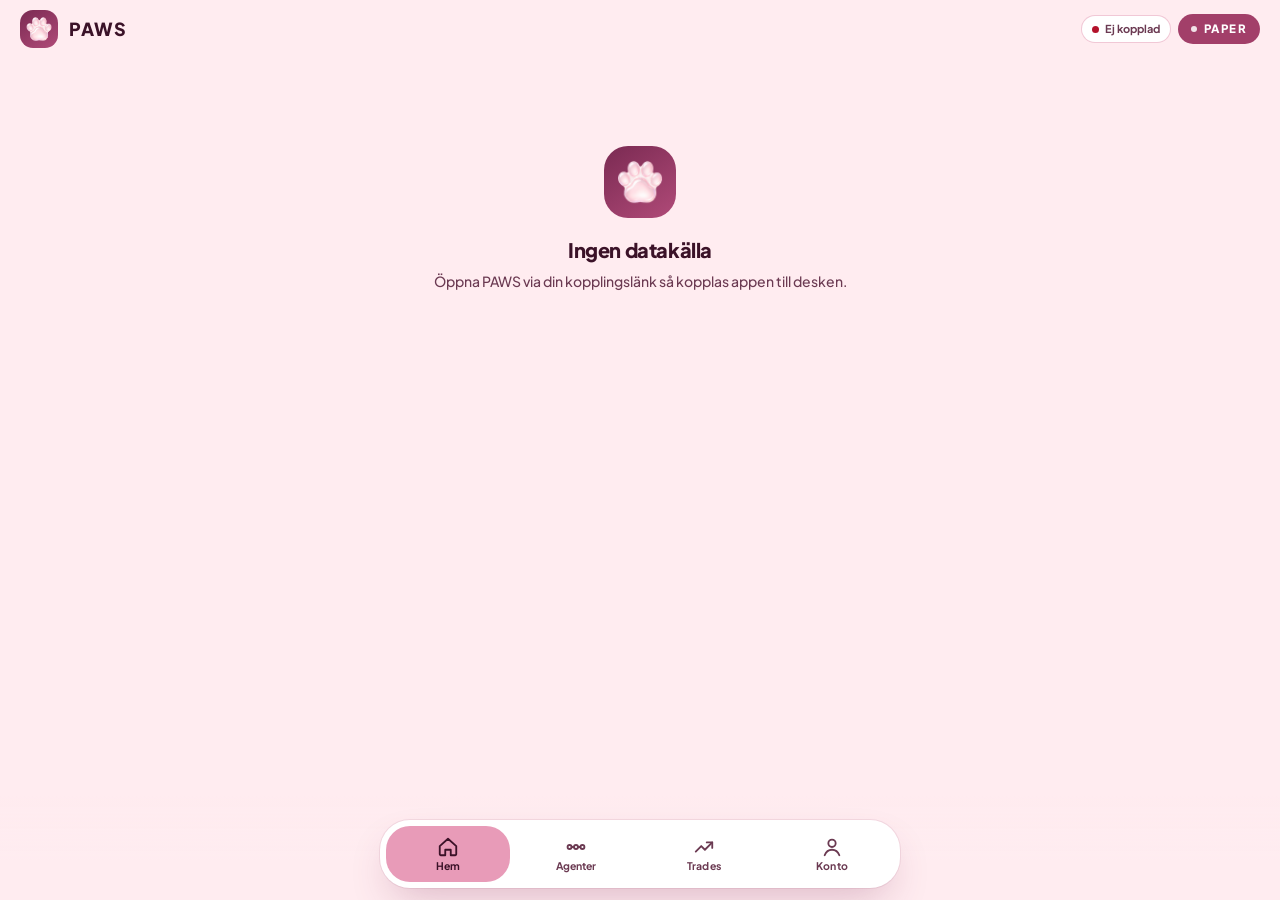
==== commit 7ce5cbf1: "PAWS v81d (2/2): index.html now renders the Overnight Desk (Hem/Agenter/Trades/Konto, live screen, V" ====
--- a/index.html
+++ b/index.html
@@ -8,19 +8,15 @@
   <meta name="apple-mobile-web-app-capable" content="yes" />
   <meta name="apple-mobile-web-app-status-bar-style" content="default" />
   <meta name="apple-mobile-web-app-title" content="PAWS" />
+  <meta name="referrer" content="no-referrer" />
   <link rel="manifest" href="manifest.json" />
   <link rel="apple-touch-icon" href="icons/apple-touch-icon.png" />
-  <link rel="icon" type="image/svg+xml" href="icons/favicon.svg" />
   <link rel="icon" type="image/png" sizes="64x64" href="icons/favicon.png" />
-  <link rel="shortcut icon" href="icons/favicon.ico" />
-  <link rel="preload" href="fonts/PlusJakartaSans-var.woff2?v=80c" as="font" type="font/woff2" crossorigin />
-  <link rel="stylesheet" href="paws.css?v=80c" />
-  <script src="brand.js?v=80c"></script>
+  <link rel="preload" href="fonts/PlusJakartaSans-var.woff2?v=79" as="font" type="font/woff2" crossorigin />
+  <link rel="stylesheet" href="paws.css?v=81d" />
+  <link rel="stylesheet" href="desk.css?v=81d" />
+  <script src="brand.js?v=81d"></script>
   <title>PAWS</title>
-  <script>
-    document.title = NimbusBrand.name;
-    document.querySelector('meta[name="apple-mobile-web-app-title"]').setAttribute("content", NimbusBrand.name);
-  </script>
 </head>
 <body>
   <div class="app" id="app">
@@ -29,103 +25,103 @@
       <span class="top-name">PAWS</span>
       <span class="top-sp"></span>
       <span class="live-chip" id="live-chip"><i></i><b id="live-txt">Ansluter</b></span>
-      <span class="decal"><i></i>PAPER</span>
+      <span class="decal" id="mode-decal"><i></i>PAPER</span>
     </header>
+    <div class="err" id="err" hidden></div>
 
     <main class="main">
-      <div class="pager" id="pager">
-      <div class="pager-track" id="pager-track">
+      <div class="pager" id="pager"><div class="pager-track" id="track">
 
       <!-- HEM -->
       <section class="page" data-page="home" aria-label="Hem">
         <div class="hero" id="hero">
           <img class="wm" src="icons/paw-lg.png?v=80c" alt="" aria-hidden="true" />
-          <div class="hl">PAPER-saldo</div>
-          <div class="bal" id="bal"><span class="bal-i">$—</span></div>
-          <div class="pnl" id="pnl">saknas</div>
-          <div class="eq" id="eq" aria-label="Saldokurva">
-            <div class="eq-h"><span>Saldokurva</span><b id="eq-note">saknas</b></div>
-            <div class="eq-pl" id="eq-pl"></div>
-            <div class="eq-cap"><span id="eq-l">–</span><span id="eq-r">–</span></div>
+          <div class="hl-row"><span class="hl">PAPER-saldo</span><span class="ppill" id="paper-pill">PAPER</span></div>
+          <div class="bal" id="bal"><span class="sk w60"></span></div>
+          <div class="hero-pills"><span class="pnl" id="today">idag saknas</span><span class="mult" id="mult" hidden></span></div>
+          <div class="eq">
+            <div class="eq-h"><span>Saldokurva</span><b id="eq-note">–</b></div>
+            <div class="cv-wrap"><canvas id="chart" aria-label="Saldokurva"></canvas><div class="marks" id="marks"></div></div>
+            <div class="rng" id="rng" role="tablist">
+              <button data-r="LIVE" class="on">LIVE</button><button data-r="1H">1H</button><button data-r="4H">4H</button><button data-r="1D">1D</button><button data-r="1W">1V</button><button data-r="ALL">ALLA</button>
+            </div>
           </div>
           <dl class="hb">
-            <div><dt>Kassa</dt><dd id="c-cash">–</dd></div>
-            <div><dt>Multipel</dt><dd id="hs-mult">–</dd></div>
+            <div><dt>Kassa</dt><dd id="cash">–</dd></div>
+            <div><dt>Öppna</dt><dd id="nopen">–</dd></div>
           </dl>
-          <div class="hero-note" id="hero-note">PAPER · simulerat · inga riktiga pengar</div>
         </div>
 
-        <section class="sec" id="sec-pipe">
-          <header class="sec-head"><h2>Pipeline</h2><button class="link" id="to-agenter" type="button">Agenter ›</button></header>
-          <div class="card pipe" id="pipe" role="list"></div>
-          <p class="fnote pipe-note" id="pipe-note">saknas</p>
+        <section class="sec">
+          <div class="live" id="live" role="button" tabindex="0" aria-label="Live-skärm, tryck för helskärm">
+            <img id="scr-a" alt="" /><img id="scr-b" alt="" />
+            <div class="live-empty" id="live-empty">Ingen bild ännu från botens dator</div>
+            <span class="lv-l" id="lv-l"><i></i><b>Väntar på bild</b></span>
+            <span class="lv-r" id="lv-r">Vilar</span>
+          </div>
+          <div class="lastord" id="lastord">Ingen order ännu</div>
         </section>
 
-        <section class="sec" id="sec-challenge">
-          <header class="sec-head"><h2>Utmaning</h2><span class="pill" id="ch-pill"><i></i><b>saknas</b></span></header>
-          <div class="card ch" id="ch-card">
-            <svg class="ring" viewBox="0 0 100 100" aria-hidden="true">
-              <circle cx="50" cy="50" r="40" class="ring-bg"></circle>
-              <circle cx="50" cy="50" r="40" class="ring-fg" id="ch-ring" transform="rotate(-90 50 50)"></circle>
-              <text x="50" y="49" text-anchor="middle" class="ring-t" id="ch-day">–</text>
-              <text x="50" y="64" text-anchor="middle" class="ring-s">DAG</text>
-            </svg>
-            <div class="ch-r">
-              <div class="k">Återstår</div>
-              <div class="ch-count" id="ch-count">--:--:--</div>
-              <div class="ch-span" id="ch-span">tid saknas</div>
-              <dl class="kv">
-                <div><dt>Per trade</dt><dd id="c-ticket">–</dd></div>
-                <div><dt>Realiserat</dt><dd id="c-real">–</dd></div>
-              </dl>
-            </div>
-          </div>
+        <section class="sec">
+          <header class="sec-head"><h2>Pipeline</h2><button class="link" data-go="agenter" type="button">Agenter ›</button></header>
+          <div class="card pipe5" id="pipe" role="list"></div>
         </section>
 
-        <dl class="mini">
-          <div><dt>Öppna</dt><dd id="hs-open">–</dd></div>
-          <div><dt>Vinster</dt><dd id="hs-wins">–</dd></div>
-          <div><dt>Stängda</dt><dd id="c-closed">–</dd></div>
-        </dl>
+        <section class="sec">
+          <header class="sec-head"><h2 id="bots-h">Agenter</h2></header>
+          <div class="carousel" id="carousel"></div>
+        </section>
 
-        <section class="sec" id="sec-open">
+        <section class="sec">
           <header class="sec-head"><h2>Öppna positioner</h2><span class="sec-tag" id="open-tag">0</span></header>
           <div class="list" id="open-list"></div>
         </section>
 
-        <section class="sec" id="sec-recent">
-          <header class="sec-head"><h2>Senaste trades</h2><button class="link" id="to-trades" type="button">Alla ›</button></header>
-          <div class="list" id="recent-list"></div>
+        <section class="sec">
+          <header class="sec-head"><h2>Aktivitet</h2><button class="link" data-go="trades" type="button">Alla ›</button></header>
+          <div class="list" id="recent"></div>
         </section>
-      </section>
-
-      <!-- TRADES -->
-      <section class="page" data-page="trades" aria-label="Trades">
-        <h1>Trades</h1>
-        <p class="sub" id="tr-sub">0 händelser · allt simulerat i PAPER</p>
-        <dl class="sum" id="tr-sum"></dl>
-        <div id="trades-list"></div>
       </section>
 
       <!-- AGENTER -->
       <section class="page" data-page="agenter" aria-label="Agenter">
-        <div class="h-row"><h1>Agenter</h1><span class="sec-tag" id="ag-tag">saknas</span></div>
-        <p class="sub" id="ag-sub">Desk-stegen i ordning · PAPER</p>
-        <div class="agents" id="agents"></div>
+        <div class="h-row"><h1>Agenter</h1><span class="sec-tag" id="ag-tag">–</span></div>
+        <p class="sub">Scanner → Analyst → Brain → Executor → Risk · PAPER</p>
+        <div id="agent-list"></div>
       </section>
 
-      </div>
-      </div>
+      <!-- TRADES / AKTIVITET -->
+      <section class="page" data-page="trades" aria-label="Trades">
+        <h1>Trades</h1>
+        <p class="sub" id="tr-sub">Allt simulerat i PAPER · tryck på en rad för Varför</p>
+        <dl class="sum" id="tr-sum"></dl>
+        <div id="trades"></div>
+      </section>
+
+      <!-- KONTO -->
+      <section class="page" data-page="konto" aria-label="Konto">
+        <h1>Konto</h1>
+        <p class="sub">Läge, länkar och inställningar</p>
+        <div class="card modes">
+          <div class="mode on" id="m-paper"><b>PAPER</b><span>Aktivt · simulerat, inga riktiga pengar</span></div>
+          <div class="mode locked" id="m-live" aria-disabled="true"><b>LIVE <svg viewBox="0 0 24 24" class="lk"><rect x="5" y="11" width="14" height="9" rx="2"/><path d="M8 11V8a4 4 0 0 1 8 0v3"/></svg></b><span>Låst i appen · inga order kopplade</span></div>
+        </div>
+        <div class="list" id="acct"></div>
+        <section class="sec"><header class="sec-head"><h2>Inställningar</h2><span class="sec-tag">ändras via Telegram</span></header><div id="settings"></div></section>
+        <section class="sec"><header class="sec-head"><h2>Datakoppling</h2></header><div class="list" id="conn"></div></section>
+      </section>
+
+      </div></div>
       <section class="boot" id="boot" hidden>
         <span class="logo-chip big"><img src="icons/paw.png?v=80c" alt="" width="46" height="46" /></span>
         <h3>Ingen datakälla</h3>
-        <p>Öppna PAWS via sin länk så kopplas appen till desken.</p>
+        <p>Öppna PAWS via din kopplingslänk så kopplas appen till desken.</p>
       </section>
     </main>
 
     <div class="sheet-wrap" id="sheet" hidden>
       <div class="scrim" id="sheet-scrim"></div>
-      <div class="sheet" role="dialog" aria-modal="true" aria-labelledby="sheet-title" data-no-swipe>
+      <div class="sheet" role="dialog" aria-modal="true" aria-labelledby="sheet-title">
         <div class="grab" aria-hidden="true"></div>
         <header class="sh-h">
           <span id="sheet-av"></span>
@@ -136,13 +132,18 @@
       </div>
     </div>
 
+    <div class="fs" id="fs" hidden>
+      <div class="fs-img" id="fs-scroll"><img id="fs-img" alt="Botens skärm" /></div>
+      <div class="fs-bar"><a class="btn" id="fs-fomo" target="_blank" rel="noopener" hidden>Öppna på FOMO</a><button class="btn ghost" id="fs-x" type="button">Stäng</button></div>
+    </div>
+
     <nav class="tabs" aria-label="Vyer">
       <button class="tab on" data-tab="home" type="button"><svg viewBox="0 0 24 24"><path d="M3 11l9-8 9 8v9a1 1 0 0 1-1 1h-5v-6H9v6H4a1 1 0 0 1-1-1z"/></svg><span>Hem</span></button>
+      <button class="tab" data-tab="agenter" type="button"><svg viewBox="0 0 24 24"><circle cx="5" cy="12" r="2.2"/><circle cx="12" cy="12" r="2.2"/><circle cx="19" cy="12" r="2.2"/><path d="M7.2 12h2.6M14.2 12h2.6"/></svg><span>Agenter</span></button>
       <button class="tab" data-tab="trades" type="button"><svg viewBox="0 0 24 24"><path d="M3 17l6-6 4 4 8-8"/><path d="M15 7h6v6"/></svg><span>Trades</span></button>
-      <button class="tab" data-tab="agenter" type="button"><svg viewBox="0 0 24 24"><circle cx="5" cy="12" r="2.2"/><circle cx="12" cy="12" r="2.2"/><circle cx="19" cy="12" r="2.2"/><path d="M7.2 12h2.6M14.2 12h2.6"/></svg><span>Agenter</span></button>
+      <button class="tab" data-tab="konto" type="button"><svg viewBox="0 0 24 24"><circle cx="12" cy="8" r="4"/><path d="M4 21c1.5-4 4.5-6 8-6s6.5 2 8 6"/></svg><span>Konto</span></button>
     </nav>
   </div>
-
-  <script src="paws.js?v=80c"></script>
-  </body>
+  <script src="desk.js?v=81d"></script>
+</body>
 </html>
--- a/desk.css
+++ b/desk.css
@@ -0,0 +1,105 @@
+/* PAWS v81 desk — Overnight Desk inside the PAWS look (rose paw theme, same tokens as paws.css). */
+.err{flex:none;margin:0 16px 6px;padding:9px 14px;border-radius:16px;background:var(--downbg);color:var(--down);font-size:12.5px;font-weight:700}
+.hl-row{position:relative;display:flex;align-items:center;justify-content:space-between}
+.ppill{display:inline-flex;align-items:center;height:24px;padding:0 10px;border-radius:99px;background:#FFB347;color:#4A2600;font-weight:800;font-size:11px;letter-spacing:.08em}
+.hero-pills{position:relative;display:flex;gap:8px;flex-wrap:wrap;margin-top:12px}
+.hero-pills .pnl{margin-top:0}
+.mult{display:inline-flex;align-items:center;padding:6px 12px;border-radius:99px;background:rgba(120,235,175,.22);color:#9CF5C6;font-weight:800;font-size:13.5px}
+.bal .cents{font-size:30px;color:rgba(255,255,255,.62);letter-spacing:-.02em}
+.dg{display:inline-block;transition:transform .6s ease-out}
+.cv-wrap{position:relative;height:96px;margin-top:22px}
+.cv-wrap canvas{position:absolute;inset:0;width:100%;height:100%}
+.marks{position:absolute;inset:0;pointer-events:none}
+.mk{position:absolute;transform:translate(-50%,-100%);font-size:10px;font-weight:800;padding:2px 7px;border-radius:99px;white-space:nowrap;background:#fff;color:var(--vi)}
+.mk.buy{background:#DCE9FF;color:#0A4FB3}.mk.win{background:#DDF3E6;color:#086A42}.mk.loss{background:#FDE1E5;color:#B3122B}
+.rng{position:relative;display:flex;gap:4px;margin-top:10px;background:rgba(255,255,255,.10);border-radius:99px;padding:3px}
+.rng button{flex:1;height:30px;border-radius:99px;font-size:11.5px;font-weight:800;color:rgba(255,255,255,.8);min-width:0}
+.rng button.on{background:#fff;color:var(--vi)}
+.sk{display:inline-block;height:1em;border-radius:10px;background:rgba(255,255,255,.22);animation:pulse 1.2s ease-in-out infinite alternate}
+.w60{width:60%}
+.skc{height:64px;border-radius:22px;background:var(--card);animation:pulse 1.2s ease-in-out infinite alternate}
+@keyframes pulse{from{opacity:.5}to{opacity:1}}
+
+/* live screen */
+.live{position:relative;aspect-ratio:16/9;border-radius:22px;overflow:hidden;background:#2A0E1E;box-shadow:var(--sh);cursor:pointer}
+.live img{position:absolute;inset:0;width:100%;height:100%;object-fit:cover;opacity:0;transition:opacity .25s}
+.live img.show{opacity:1}
+.live-empty{position:absolute;inset:0;display:grid;place-items:center;color:rgba(255,255,255,.7);font-size:13px;font-weight:600;text-align:center;padding:0 20px}
+.lv-l,.lv-r{position:absolute;top:10px;display:inline-flex;align-items:center;gap:6px;height:26px;padding:0 10px;border-radius:99px;background:rgba(20,6,14,.62);color:#fff;font-size:11.5px;font-weight:700;backdrop-filter:blur(8px);-webkit-backdrop-filter:blur(8px)}
+.lv-l{left:10px}.lv-r{right:10px}
+.lv-l i{width:7px;height:7px;border-radius:50%;background:#9a9a9a}
+.lv-l.on i{background:#ff453a}
+.lastord{margin:8px 6px 0;font-size:12.5px;font-weight:600;color:var(--ink2);display:flex;align-items:center;gap:6px;flex-wrap:wrap}
+.chk{display:inline-flex;gap:3px}
+.chk i{width:16px;height:16px;border-radius:50%;display:grid;place-items:center;font-style:normal;font-size:9px;font-weight:800;background:var(--chip);color:var(--ink3)}
+.chk i.ok{background:var(--upbg);color:var(--up)}.chk i.no{background:var(--downbg);color:var(--down)}
+
+/* pipeline (5 bots) */
+.pipe5{display:grid;grid-template-columns:repeat(5,1fr);padding:14px 8px 12px;position:relative}
+.pipe5:before{content:"";position:absolute;left:10%;right:10%;top:25px;height:2px;background:var(--line)}
+.pipe5 .pp em{font-size:10px}
+
+/* bot carousel */
+.carousel{display:flex;gap:10px;overflow-x:auto;scroll-snap-type:x mandatory;scroll-padding:0 20px;margin:0 -20px;padding:2px 20px 10px;scrollbar-width:none}
+.carousel::-webkit-scrollbar{display:none}
+.bc{flex:0 0 78%;scroll-snap-align:start;background:var(--card);border-radius:26px;padding:14px 16px;box-shadow:var(--sh);min-width:0}
+.bc-h{display:flex;align-items:center;gap:8px}
+.dot{width:10px;height:10px;border-radius:50%;flex:none}
+.bc-h strong{font-size:15px;font-weight:800}
+.bc-h .sp{flex:1}
+.bc-big{font-size:22px;font-weight:800;letter-spacing:-.03em;margin-top:8px}
+.bc-sub{font-size:12.5px;color:var(--ink2);font-weight:600;margin-top:3px;line-height:1.35}
+.feed{margin-top:8px;display:flex;flex-direction:column;gap:4px}
+.feed div{font-size:12px;font-weight:600;color:var(--ink2);white-space:nowrap;overflow:hidden;text-overflow:ellipsis}
+.feed .fk{color:var(--ink3);text-decoration:line-through;text-decoration-color:var(--down)}
+.feed .fp{color:var(--up)}
+.lyr{display:grid;grid-template-columns:repeat(4,1fr);gap:4px;margin-top:8px}
+.lyr i{height:6px;border-radius:4px;background:var(--chip)}
+.lyr i.ok{background:#2FD28A}.lyr i.no{background:#ff6b81}
+.pills{display:flex;gap:6px;flex-wrap:wrap;margin-top:8px}
+.pl{font-size:11px;font-weight:800;padding:3px 9px;border-radius:99px;background:var(--chip);color:var(--vi);font-family:ui-monospace,Menlo,monospace}
+.pl.r{background:var(--downbg);color:var(--down)}.pl.g{background:var(--upbg);color:var(--up)}
+.bar{height:6px;border-radius:6px;background:var(--chip);margin-top:10px;overflow:hidden}
+.bar b{display:block;height:100%;background:var(--vi2)}
+.ring2{width:46px;height:46px;flex:none}
+
+/* agent list (full cards) */
+.agc{background:var(--card);border-radius:26px;padding:14px 16px;box-shadow:var(--sh);margin-top:12px}
+.agc .dec{margin-top:10px;border-top:1px solid var(--line2)}
+.agc .dec div{display:flex;justify-content:space-between;gap:10px;padding:7px 0;font-size:12.5px;font-weight:600;color:var(--ink2)}
+.agc .dec div+div{border-top:1px solid var(--line2)}
+.agc .dec b{color:var(--ink);font-weight:700;white-space:nowrap;overflow:hidden;text-overflow:ellipsis}
+.agc .dec a{color:var(--vi);font-weight:700;text-decoration:none;white-space:nowrap}
+.sw{position:relative;width:46px;height:28px;border-radius:99px;background:var(--upbg);flex:none;opacity:.6}
+.sw:after{content:"";position:absolute;top:3px;left:21px;width:22px;height:22px;border-radius:50%;background:#2FD28A}
+.sw.off{background:var(--chip)}.sw.off:after{left:3px;background:#D9A9BB}
+
+/* rows */
+.row a.fomo{font-size:12px;font-weight:800;color:var(--vi);text-decoration:none;padding:6px 10px;border-radius:99px;background:var(--chip)}
+.av.ic.rj{background:#F3E8EC;color:var(--ink3)}
+
+/* konto */
+.modes{display:grid;grid-template-columns:1fr 1fr;gap:8px;padding:8px;margin-top:14px}
+.mode{border-radius:20px;padding:12px 14px;background:var(--bg)}
+.mode b{display:flex;align-items:center;gap:6px;font-size:16px;font-weight:800}
+.mode span{display:block;font-size:11.5px;color:var(--ink2);font-weight:600;margin-top:3px}
+.mode.on{background:#FFB347;color:#4A2600}.mode.on span{color:#6A3A00}
+.mode.locked{opacity:.6}
+.lk{width:15px;height:15px;fill:none;stroke:currentColor;stroke-width:2.2;stroke-linecap:round}
+.modes+.list{margin-top:12px}
+.setg{background:var(--card);border-radius:22px;padding:10px 16px;box-shadow:var(--sh);margin-top:10px}
+.setg h4{margin:2px 0 4px;font-size:11px;letter-spacing:.1em;text-transform:uppercase;color:var(--vi);font-weight:800}
+.setg div{display:flex;justify-content:space-between;font-size:12.5px;font-weight:600;color:var(--ink2);padding:4px 0}
+.setg div b{color:var(--ink);font-family:ui-monospace,Menlo,monospace;font-size:12px}
+
+/* fullscreen live */
+.fs{position:fixed;inset:0;z-index:95;background:#12040B;display:flex;flex-direction:column}
+.fs-img{flex:1;overflow:auto;touch-action:pinch-zoom pan-x pan-y;display:flex;align-items:center}
+.fs-img img{width:100%;height:auto;display:block}
+.fs-bar{display:flex;gap:10px;padding:12px 16px calc(14px + var(--safe-b))}
+.btn{flex:1;display:grid;place-items:center;height:48px;border-radius:99px;background:var(--vi);color:#fff;font-weight:800;font-size:14px;text-decoration:none}
+.btn.ghost{background:rgba(255,255,255,.12)}
+.tabs .tab span{font-size:10.5px}
+@media (prefers-reduced-motion:reduce){.dg{transition:none}}
+.row-v small{white-space:nowrap}
+.row-m strong{overflow:hidden;text-overflow:ellipsis;white-space:nowrap}
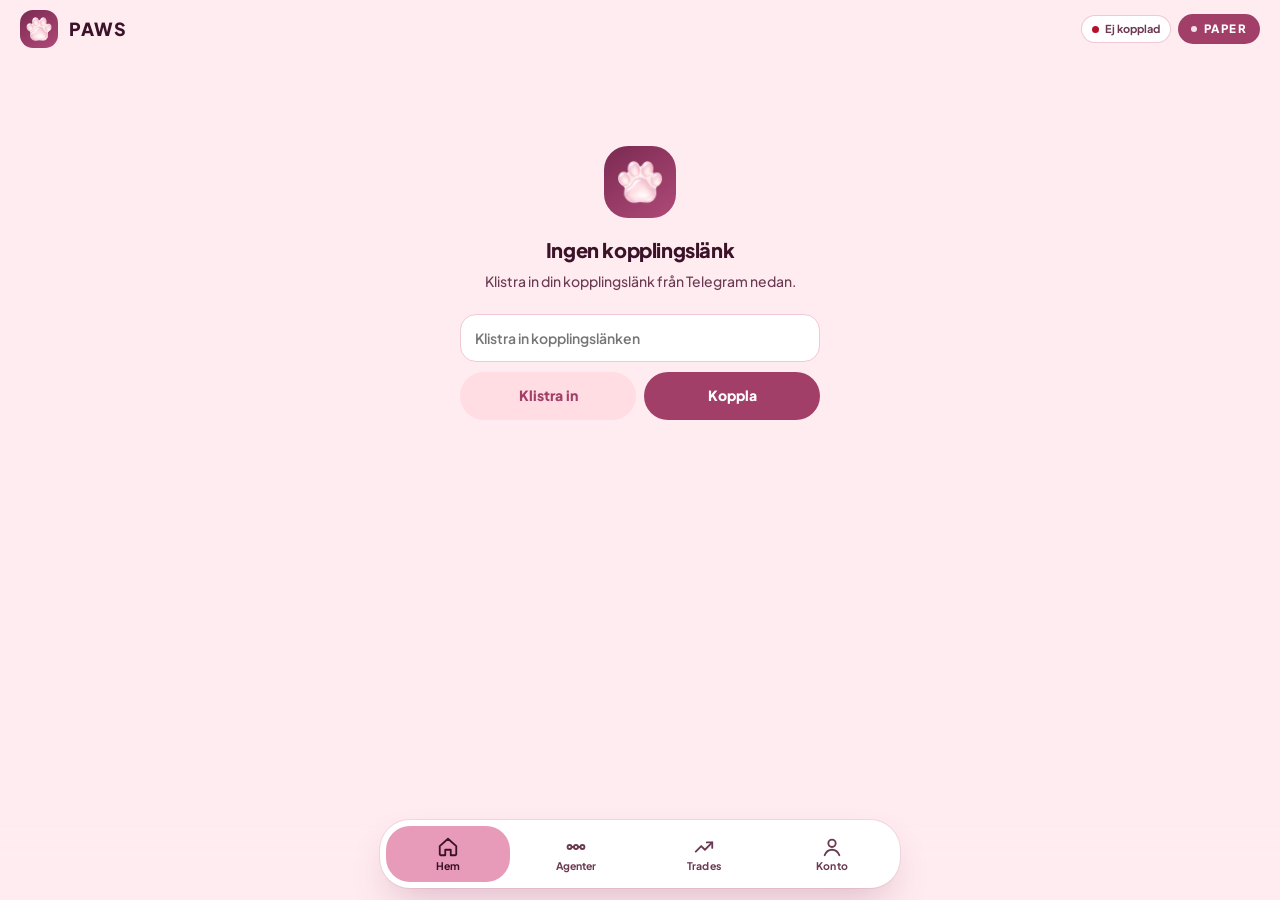
==== commit 81ebefa3: "PAWS v81e: robust pairing. Hash pairing always replaces (also on hashchange from WebView.loadUrl), n" ====
--- a/index.html
+++ b/index.html
@@ -13,9 +13,9 @@
   <link rel="apple-touch-icon" href="icons/apple-touch-icon.png" />
   <link rel="icon" type="image/png" sizes="64x64" href="icons/favicon.png" />
   <link rel="preload" href="fonts/PlusJakartaSans-var.woff2?v=79" as="font" type="font/woff2" crossorigin />
-  <link rel="stylesheet" href="paws.css?v=81d" />
-  <link rel="stylesheet" href="desk.css?v=81d" />
-  <script src="brand.js?v=81d"></script>
+  <link rel="stylesheet" href="paws.css?v=81e" />
+  <link rel="stylesheet" href="desk.css?v=81e" />
+  <script src="brand.js?v=81e"></script>
   <title>PAWS</title>
 </head>
 <body>
@@ -114,8 +114,13 @@
       </div></div>
       <section class="boot" id="boot" hidden>
         <span class="logo-chip big"><img src="icons/paw.png?v=80c" alt="" width="46" height="46" /></span>
-        <h3>Ingen datakälla</h3>
-        <p>Öppna PAWS via din kopplingslänk så kopplas appen till desken.</p>
+        <h3 id="boot-h">Ansluter…</h3>
+        <p id="boot-p">Hämtar desken.</p>
+        <div class="pairbox">
+          <input id="boot-in" type="url" inputmode="url" autocomplete="off" autocapitalize="off" spellcheck="false" placeholder="Klistra in kopplingslänken" />
+          <div class="pair-btns"><button class="btn ghost2" id="boot-paste" type="button">Klistra in</button><button class="btn" id="boot-go" type="button">Koppla</button></div>
+          <p class="pair-msg" id="boot-msg"></p>
+        </div>
       </section>
     </main>
 
@@ -144,6 +149,6 @@
       <button class="tab" data-tab="konto" type="button"><svg viewBox="0 0 24 24"><circle cx="12" cy="8" r="4"/><path d="M4 21c1.5-4 4.5-6 8-6s6.5 2 8 6"/></svg><span>Konto</span></button>
     </nav>
   </div>
-  <script src="desk.js?v=81d"></script>
+  <script src="desk.js?v=81e"></script>
 </body>
 </html>
--- a/desk.css
+++ b/desk.css
@@ -103,3 +103,8 @@
 @media (prefers-reduced-motion:reduce){.dg{transition:none}}
 .row-v small{white-space:nowrap}
 .row-m strong{overflow:hidden;text-overflow:ellipsis;white-space:nowrap}
+.pairbox{margin:22px auto 0;max-width:360px;text-align:left}
+.pairbox input{width:100%;height:48px;border-radius:16px;border:1px solid var(--line);background:#fff;padding:0 14px;font:600 14px var(--f);color:var(--ink)}
+.pair-btns{display:flex;gap:8px;margin-top:10px}
+.btn.ghost2{background:var(--chip);color:var(--vi)}
+.pair-msg{margin-top:8px;font-size:12.5px;font-weight:600;color:var(--down);min-height:1em}
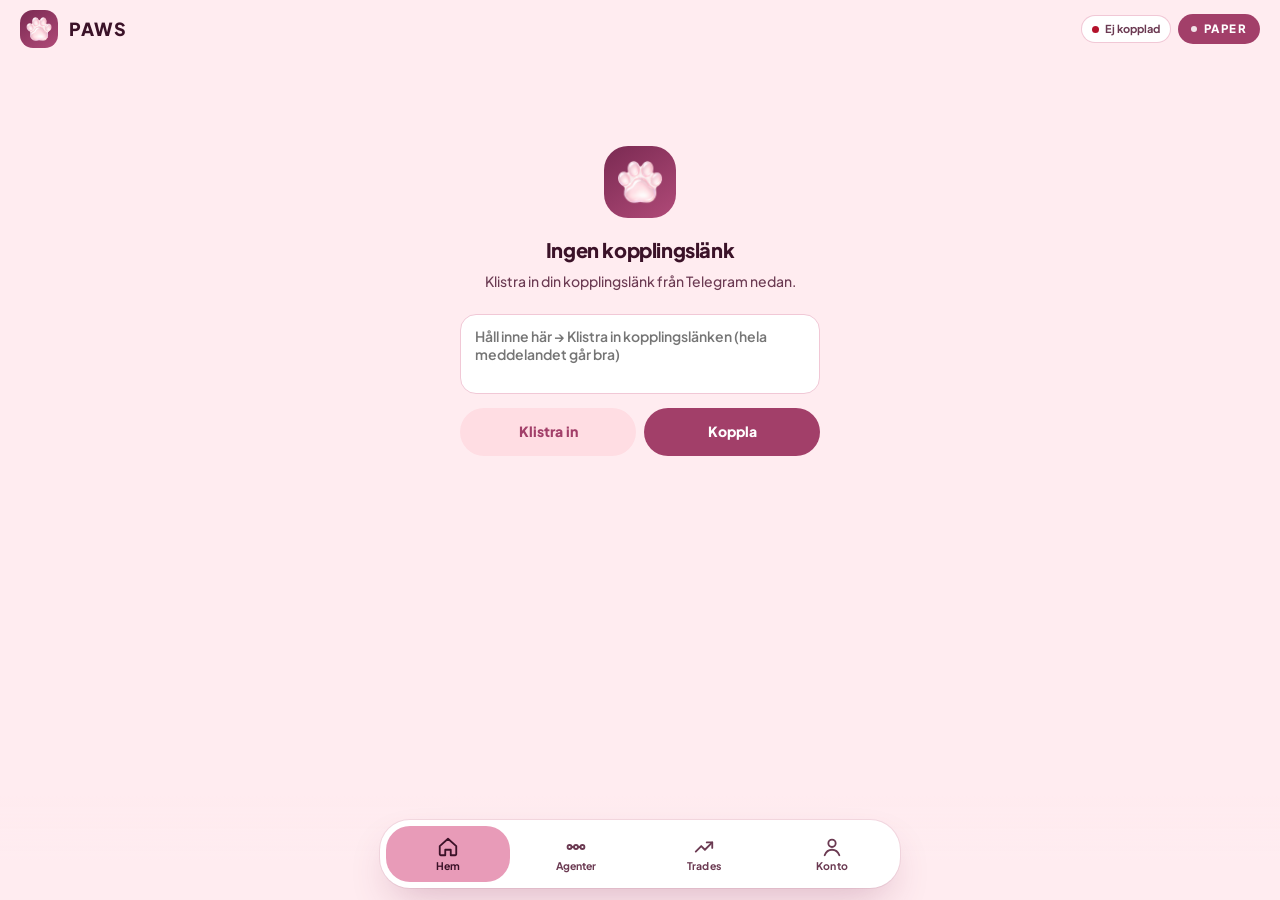
==== commit 9ed991e0: "PAWS v81f (2/2): paste box accepts the whole Telegram message (nimbus:// or github.io link anywhere," ====
--- a/index.html
+++ b/index.html
@@ -13,9 +13,9 @@
   <link rel="apple-touch-icon" href="icons/apple-touch-icon.png" />
   <link rel="icon" type="image/png" sizes="64x64" href="icons/favicon.png" />
   <link rel="preload" href="fonts/PlusJakartaSans-var.woff2?v=79" as="font" type="font/woff2" crossorigin />
-  <link rel="stylesheet" href="paws.css?v=81e" />
-  <link rel="stylesheet" href="desk.css?v=81e" />
-  <script src="brand.js?v=81e"></script>
+  <link rel="stylesheet" href="paws.css?v=81f" />
+  <link rel="stylesheet" href="desk.css?v=81f" />
+  <script src="brand.js?v=81f"></script>
   <title>PAWS</title>
 </head>
 <body>
@@ -117,7 +117,7 @@
         <h3 id="boot-h">Ansluter…</h3>
         <p id="boot-p">Hämtar desken.</p>
         <div class="pairbox">
-          <input id="boot-in" type="url" inputmode="url" autocomplete="off" autocapitalize="off" spellcheck="false" placeholder="Klistra in kopplingslänken" />
+          <textarea id="boot-in" rows="3" autocomplete="off" autocapitalize="off" spellcheck="false" placeholder="Håll inne här → Klistra in kopplingslänken (hela meddelandet går bra)"></textarea>
           <div class="pair-btns"><button class="btn ghost2" id="boot-paste" type="button">Klistra in</button><button class="btn" id="boot-go" type="button">Koppla</button></div>
           <p class="pair-msg" id="boot-msg"></p>
         </div>
@@ -149,6 +149,7 @@
       <button class="tab" data-tab="konto" type="button"><svg viewBox="0 0 24 24"><circle cx="12" cy="8" r="4"/><path d="M4 21c1.5-4 4.5-6 8-6s6.5 2 8 6"/></svg><span>Konto</span></button>
     </nav>
   </div>
-  <script src="desk.js?v=81e"></script>
+  <script src="pair.js?v=81f"></script>
+  <script src="desk.js?v=81f"></script>
 </body>
 </html>
--- a/desk.css
+++ b/desk.css
@@ -104,7 +104,7 @@
 .row-v small{white-space:nowrap}
 .row-m strong{overflow:hidden;text-overflow:ellipsis;white-space:nowrap}
 .pairbox{margin:22px auto 0;max-width:360px;text-align:left}
-.pairbox input{width:100%;height:48px;border-radius:16px;border:1px solid var(--line);background:#fff;padding:0 14px;font:600 14px var(--f);color:var(--ink)}
+.pairbox textarea{width:100%;min-height:76px;resize:none;border-radius:16px;border:1px solid var(--line);background:#fff;padding:12px 14px;font:600 14px var(--f);color:var(--ink)}
 .pair-btns{display:flex;gap:8px;margin-top:10px}
 .btn.ghost2{background:var(--chip);color:var(--vi)}
 .pair-msg{margin-top:8px;font-size:12.5px;font-weight:600;color:var(--down);min-height:1em}
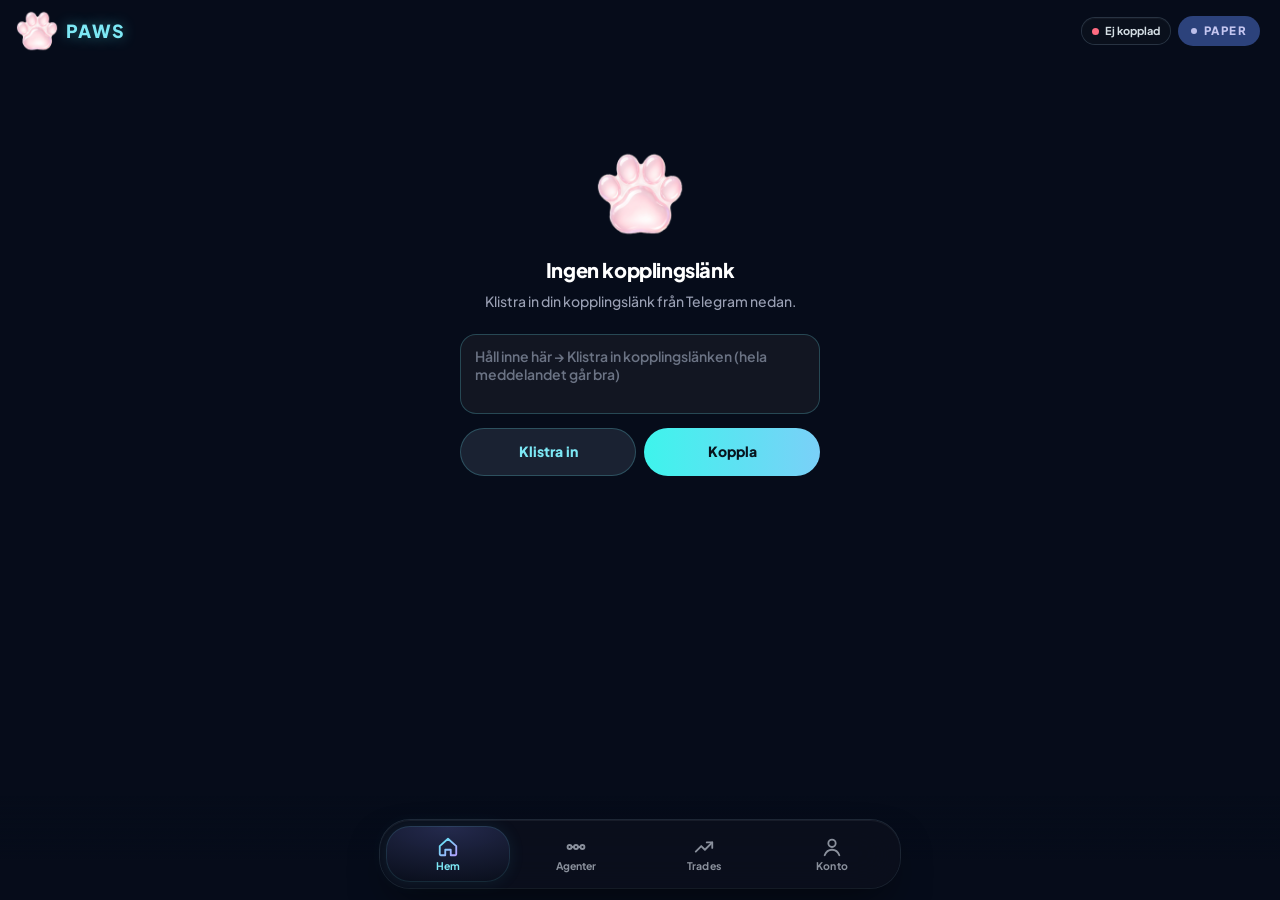
==== commit 39b9892d: "v82: dark-navy teal-neon theme (core CSS/HTML/JS, PAPER only)" ====
--- a/index.html
+++ b/index.html
@@ -3,25 +3,33 @@
 <head>
   <meta charset="utf-8" />
   <meta name="viewport" content="width=device-width, initial-scale=1, viewport-fit=cover, maximum-scale=1" />
-  <meta name="theme-color" content="#FFECF0" />
+  <meta name="theme-color" content="#060C1A" />
   <meta name="mobile-web-app-capable" content="yes" />
   <meta name="apple-mobile-web-app-capable" content="yes" />
-  <meta name="apple-mobile-web-app-status-bar-style" content="default" />
+  <meta name="apple-mobile-web-app-status-bar-style" content="black-translucent" />
   <meta name="apple-mobile-web-app-title" content="PAWS" />
   <meta name="referrer" content="no-referrer" />
   <link rel="manifest" href="manifest.json" />
   <link rel="apple-touch-icon" href="icons/apple-touch-icon.png" />
   <link rel="icon" type="image/png" sizes="64x64" href="icons/favicon.png" />
   <link rel="preload" href="fonts/PlusJakartaSans-var.woff2?v=79" as="font" type="font/woff2" crossorigin />
-  <link rel="stylesheet" href="paws.css?v=81f" />
-  <link rel="stylesheet" href="desk.css?v=81f" />
-  <script src="brand.js?v=81f"></script>
+  <link rel="stylesheet" href="paws.css?v=82" />
+  <link rel="stylesheet" href="desk.css?v=82" />
+  <script src="brand.js?v=82"></script>
   <title>PAWS</title>
 </head>
 <body>
+  <svg width="0" height="0" aria-hidden="true" style="position:absolute;width:0;height:0;overflow:hidden">
+    <defs>
+      <linearGradient id="navGrad" x1="0" y1="0" x2="1" y2="1">
+        <stop offset="0%" stop-color="#5EEAF4"/>
+        <stop offset="100%" stop-color="#B4A0FF"/>
+      </linearGradient>
+    </defs>
+  </svg>
   <div class="app" id="app">
     <header class="top">
-      <span class="logo-chip"><img src="icons/paw.png?v=80c" alt="" width="26" height="26" /></span>
+      <span class="logo-chip"><img src="icons/paw.png?v=82" alt="" width="38" height="38" /></span>
       <span class="top-name">PAWS</span>
       <span class="top-sp"></span>
       <span class="live-chip" id="live-chip"><i></i><b id="live-txt">Ansluter</b></span>
@@ -35,7 +43,7 @@
       <!-- HEM -->
       <section class="page" data-page="home" aria-label="Hem">
         <div class="hero" id="hero">
-          <img class="wm" src="icons/paw-lg.png?v=80c" alt="" aria-hidden="true" />
+          <img class="wm" src="icons/paw-lg.png?v=82" alt="" aria-hidden="true" />
           <div class="hl-row"><span class="hl">PAPER-saldo</span><span class="ppill" id="paper-pill">PAPER</span></div>
           <div class="bal" id="bal"><span class="sk w60"></span></div>
           <div class="hero-pills"><span class="pnl" id="today">idag saknas</span><span class="mult" id="mult" hidden></span></div>
@@ -113,7 +121,7 @@
 
       </div></div>
       <section class="boot" id="boot" hidden>
-        <span class="logo-chip big"><img src="icons/paw.png?v=80c" alt="" width="46" height="46" /></span>
+        <span class="logo-chip big"><img src="icons/paw.png?v=82" alt="" width="72" height="72" /></span>
         <h3 id="boot-h">Ansluter…</h3>
         <p id="boot-p">Hämtar desken.</p>
         <div class="pairbox">
@@ -149,7 +157,7 @@
       <button class="tab" data-tab="konto" type="button"><svg viewBox="0 0 24 24"><circle cx="12" cy="8" r="4"/><path d="M4 21c1.5-4 4.5-6 8-6s6.5 2 8 6"/></svg><span>Konto</span></button>
     </nav>
   </div>
-  <script src="pair.js?v=81f"></script>
-  <script src="desk.js?v=81f"></script>
+  <script src="pair.js?v=82"></script>
+  <script src="desk.js?v=82"></script>
 </body>
 </html>
--- a/paws.css
+++ b/paws.css
@@ -1,15 +1,45 @@
-/* PAWS v80c — layout C "Ljus" in rose: pink-white canvas, soft white cards, deep-rose hero with the paw as watermark. */
+/* PAWS v82 — Overnight Desk in the dark-navy / teal-neon glass theme.
+   Tokens sampled from Oscar's 23:23 phone reference (1080×2340). */
 @font-face{font-family:"Plus Jakarta Sans";font-style:normal;font-weight:200 800;font-display:swap;src:url("fonts/PlusJakartaSans-var.woff2?v=79") format("woff2")}
 :root{
-  --bg:#FFECF0;--card:#FFFFFF;--ink:#3B1228;--ink2:#6B3A52;--ink3:#86526A;
-  --vi:#A23F69;--vi2:#E89BB8;--lav:#F1C8D6;--chip:#FFDDE3;--line:#F1C8D6;--line2:#F8DCE5;
-  --up:#086A42;--upbg:#DDF3E6;--down:#B3122B;--downbg:#FDE1E5;--amber:#7D4F00;--amberbg:#FFEFD0;
+  /* Surfaces */
+  --bg:#060C1A;            /* page / header / fade; sampled #060C1A–#070D1B */
+  --card:#121622;          /* glass card fill; sampled mid-card #121622 */
+  --nav:rgba(12,16,28,.86);/* frosted tab bar */
+  /* Type */
+  --ink:#FFFFFF;           /* primary; $100 samples #FFFFFF */
+  --ink2:#9AA0B4;          /* muted labels; .00 #9496A9, PAPER-SALDO #B2B5C0 */
+  --ink3:#6B7384;          /* dimmer */
+  /* Accents */
+  --vi:#7DE8F5;            /* PAWS wordmark / links; sampled #7DE0EA–#8AF2FD */
+  --vi2:#5EEAF4;           /* bright cyan */
+  --lav:#A8A6EA;           /* header PAPER text; sampled #A0A3E6–#A9A8EA */
+  --paper:#2C427B;         /* header PAPER pill fill; sampled #2C427B */
+  --paper-ink:#C5C6F0;
+  --amber:#F0A848;         /* card PAPER pill; sampled #F0A848 */
+  --amber-ink:#4A1C00;
+  --amberbg:rgba(240,168,72,.16);
+  --neon:#4EF0F8;          /* curve / glows */
+  --neon-dim:rgba(90,220,230,.55);
+  --track:#252B37;         /* range strip; sampled #252B37 */
+  --live-a:#3EF4EC;        /* LIVE range pill left */
+  --live-b:#7AD0F8;        /* LIVE range pill right */
+  --dot:#14E870;           /* Live chip green; brightest #0EEA6F, avg #32CC79 */
+  /* Semantic */
+  --up:#3EE89A;            /* outlined green chips ~#60D0A0 text */
+  --upbg:rgba(62,232,154,.14);
+  --down:#FF6B81;
+  --downbg:rgba(255,107,129,.16);
+  --chip:#1A2232;
+  --line:rgba(94,200,210,.28);
+  --line2:rgba(255,255,255,.08);
   --f:"Plus Jakarta Sans",system-ui,-apple-system,"Segoe UI",Roboto,sans-serif;
   --safe-b:env(safe-area-inset-bottom,0px);--safe-t:env(safe-area-inset-top,0px);
-  --sh:0 1px 0 rgba(150,60,100,.05),0 14px 30px -18px rgba(150,60,100,.24);
+  --sh:0 0 0 1px rgba(90,220,230,.22),0 10px 28px -18px rgba(0,0,0,.65);
+  --glow:0 0 0 1.5px rgba(90,220,230,.62),0 0 16px 2px rgba(40,200,210,.38),0 0 36px 4px rgba(20,140,160,.18),inset 0 0 28px rgba(40,180,200,.06);
 }
 *{box-sizing:border-box;-webkit-tap-highlight-color:transparent}
-html,body{margin:0;background:var(--bg);color:var(--ink);font-family:var(--f);-webkit-font-smoothing:antialiased;overscroll-behavior:none;height:100%;height:100dvh;overflow:hidden;font-feature-settings:"tnum" 1}
+html,body{margin:0;background:var(--bg);color:var(--ink);font-family:var(--f);-webkit-font-smoothing:antialiased;overscroll-behavior:none;height:100%;height:100dvh;overflow:hidden;font-feature-settings:"tnum" 1;font-variant-numeric:tabular-nums;color-scheme:dark}
 body{font-size:15px;line-height:1.4}
 [hidden]{display:none!important}
 button{font:inherit;color:inherit;background:none;border:0;padding:0;cursor:pointer}
@@ -17,18 +47,18 @@
 dl,dd{margin:0}
 .app{position:relative;height:100%;display:flex;flex-direction:column;overflow:hidden}
 
-/* ---------- top bar (solid) ---------- */
+/* ---------- top bar ---------- */
 .top{flex:none;display:flex;align-items:center;gap:8px;padding:calc(10px + var(--safe-t)) 20px 8px;background:var(--bg);z-index:20}
-.logo-chip{width:38px;height:38px;border-radius:13px;background:linear-gradient(145deg,#7A2A52,#B04A78);display:grid;place-items:center;flex:none}
-.logo-chip img{width:26px;height:26px;object-fit:contain;display:block}
-.logo-chip.big{width:72px;height:72px;border-radius:24px}.logo-chip.big img{width:46px;height:46px}
-.top-name{font-weight:800;font-size:18px;letter-spacing:.06em;margin-left:3px}
+.logo-chip{width:42px;height:42px;border-radius:0;background:none;display:grid;place-items:center;flex:none;margin-left:-4px}
+.logo-chip img{width:42px;height:42px;object-fit:contain;display:block}
+.logo-chip.big{width:88px;height:88px;border-radius:0}.logo-chip.big img{width:88px;height:88px}
+.top-name{font-weight:800;font-size:18px;letter-spacing:.08em;margin-left:0;color:var(--vi);text-shadow:0 0 14px rgba(80,230,245,.45)}
 .top-sp{flex:1}
-.decal{display:inline-flex;align-items:center;gap:7px;height:30px;padding:0 13px;border-radius:99px;background:var(--vi);color:#fff;font-weight:800;font-size:11.5px;letter-spacing:.12em}
-.decal i{width:6px;height:6px;border-radius:50%;background:#fff;opacity:.85}
-.live-chip{display:inline-flex;align-items:center;gap:6px;height:26px;padding:0 10px;border-radius:99px;background:#fff;font-weight:700;font-size:11px;color:var(--ink2);box-shadow:0 0 0 1px var(--line)}
-.live-chip i{width:7px;height:7px;border-radius:50%;background:#D9A9BB}
-.live-chip.on i{background:#2FD28A}.live-chip.warn i{background:#E8A93A}.live-chip.off i{background:var(--down)}
+.decal{display:inline-flex;align-items:center;gap:7px;height:30px;padding:0 13px;border-radius:99px;background:var(--paper);color:var(--paper-ink);font-weight:800;font-size:11.5px;letter-spacing:.12em}
+.decal i{width:6px;height:6px;border-radius:50%;background:var(--paper-ink);opacity:.95}
+.live-chip{display:inline-flex;align-items:center;gap:6px;height:26px;padding:0 10px;border-radius:99px;background:rgba(12,18,30,.72);font-weight:700;font-size:11px;color:rgba(230,240,245,.92);box-shadow:0 0 0 1px rgba(160,190,210,.22),inset 0 1px 0 rgba(255,255,255,.04)}
+.live-chip i{width:7px;height:7px;border-radius:50%;background:#5A6A78;box-shadow:0 0 0 0 transparent}
+.live-chip.on i{background:var(--dot);box-shadow:0 0 8px rgba(20,232,112,.8)}.live-chip.warn i{background:#E8A93A;box-shadow:0 0 8px rgba(232,169,58,.6)}.live-chip.off i{background:var(--down)}
 
 /* ---------- pager ---------- */
 .main{flex:1;min-height:0;position:relative;overflow:hidden}
@@ -43,27 +73,28 @@
 .sec{margin-top:14px}
 .sec-head{display:flex;justify-content:space-between;align-items:center;margin:0 4px 8px}
 .sec-head h2{font-size:15px;font-weight:700;letter-spacing:-.01em}
-.sec-tag{font-size:11.5px;font-weight:700;padding:4px 10px;border-radius:99px;background:var(--chip);color:var(--vi)}
+.sec-tag{font-size:11.5px;font-weight:700;padding:4px 10px;border-radius:99px;background:var(--chip);color:var(--vi);box-shadow:0 0 0 1px var(--line2)}
 .link{font-size:13px;font-weight:700;color:var(--vi);padding:4px 2px}
 .pill{display:inline-flex;align-items:center;gap:6px;font-size:11.5px;font-weight:700;padding:4px 10px;border-radius:99px;background:var(--chip);color:var(--vi)}
 .pill i{width:6px;height:6px;border-radius:50%;background:currentColor}
-.pill.on{background:var(--upbg);color:var(--up)}.pill.pause{background:var(--amberbg);color:var(--amber)}
+.pill.on{background:var(--upbg);color:var(--up);box-shadow:inset 0 0 0 1.4px var(--up)}.pill.pause{background:var(--amberbg);color:var(--amber)}
 .up{color:var(--up)}.down{color:var(--down)}
 
-/* ---------- hero ---------- */
+/* ---------- hero (teal neon glass card) ---------- */
 .hero{position:relative;overflow:hidden;border-radius:34px;padding:20px 22px 16px;color:#fff;margin-top:6px;
-  background:radial-gradient(90% 80% at 100% 0%,rgba(232,155,184,.42),transparent 60%),linear-gradient(160deg,#7A2A52 0%,#4A1230 100%);
-  box-shadow:0 24px 40px -22px rgba(90,25,60,.55)}
-.hero .wm{position:absolute;right:-30px;top:-22px;width:200px;height:200px;object-fit:contain;opacity:.16;pointer-events:none}
-.hl{position:relative;font-size:12px;letter-spacing:.12em;text-transform:uppercase;font-weight:700;color:rgba(255,255,255,.86)}
+  background:var(--card);
+  box-shadow:var(--glow)}
+.hero .wm{position:absolute;right:-24px;top:-8px;width:210px;height:210px;object-fit:contain;opacity:.42;pointer-events:none}
+.hl{position:relative;font-size:12px;letter-spacing:.12em;text-transform:uppercase;font-weight:700;color:#B2B5C0}
 .bal{position:relative;margin-top:12px;font-weight:700;font-size:52px;line-height:1;letter-spacing:-.045em;display:flex;align-items:baseline}
-.bal-d{font-size:30px;color:rgba(255,255,255,.62);letter-spacing:-.02em}
+.bal-d{font-size:30px;color:#9AA0B4;letter-spacing:-.02em}
 .bal.miss .bal-i{font-size:34px;color:rgba(255,255,255,.82)}
-.pnl{position:relative;display:inline-flex;margin-top:12px;padding:6px 12px;border-radius:99px;background:rgba(255,255,255,.12);color:#fff;font-weight:700;font-size:13.5px}
-.pnl.up{background:rgba(120,235,175,.20);color:#9CF5C6}.pnl.down{background:rgba(255,150,165,.22);color:#FFB3C1}
-.hb{position:relative;display:grid;grid-template-columns:1fr 1fr;margin-top:14px;padding-top:12px;border-top:1px solid rgba(255,255,255,.16)}
-.hb>div+div{padding-left:18px;border-left:1px solid rgba(255,255,255,.16)}
-.hb dt{font-size:11px;letter-spacing:.1em;text-transform:uppercase;color:rgba(255,255,255,.85);font-weight:600}
+.pnl{position:relative;display:inline-flex;margin-top:12px;padding:6px 12px;border-radius:99px;background:rgba(255,255,255,.06);color:#fff;font-weight:700;font-size:13.5px}
+.pnl.up{background:rgba(20,42,55,.55);color:var(--up);box-shadow:inset 0 0 0 1.5px var(--up),0 0 10px rgba(62,232,154,.22)}
+.pnl.down{background:rgba(60,16,28,.45);color:#FFB3C1;box-shadow:inset 0 0 0 1.5px rgba(255,107,129,.7)}
+.hb{position:relative;display:grid;grid-template-columns:1fr 1fr;margin-top:14px;padding-top:12px;border-top:1px solid rgba(255,255,255,.12)}
+.hb>div+div{padding-left:18px;border-left:1px solid rgba(255,255,255,.12)}
+.hb dt{font-size:11px;letter-spacing:.1em;text-transform:uppercase;color:#B2B5C0;font-weight:600}
 .hb dd{font-size:21px;font-weight:700;margin-top:4px;letter-spacing:-.02em}
 .hero-note{position:relative;margin-top:11px;font-size:11px;font-weight:600;letter-spacing:.04em;color:rgba(255,255,255,.85)}
 
@@ -91,8 +122,8 @@
 .row{position:relative;display:flex;align-items:center;gap:13px;padding:12px 0;flex-wrap:wrap}
 .row+.row{border-top:1px solid var(--line2)}
 .row.hit{animation:hit 3.4s ease-out;margin:0 -16px;padding-left:16px;padding-right:16px;border-radius:20px}
-@keyframes hit{0%,60%{background:var(--chip)}100%{background:transparent}}
-.av{width:44px;height:44px;border-radius:15px;display:grid;place-items:center;flex:none;font-weight:800;font-size:14px;color:#fff;background:linear-gradient(145deg,var(--h1,#7C5CF0),var(--h2,#B9A4FB))}
+@keyframes hit{0%,60%{background:rgba(90,220,230,.10)}100%{background:transparent}}
+.av{width:44px;height:44px;border-radius:15px;display:grid;place-items:center;flex:none;font-weight:800;font-size:14px;color:#fff;background:linear-gradient(145deg,var(--h1,#5EEAF4),var(--h2,#B4A0FF))}
 .av.ic{background:var(--chip);color:var(--vi)}.av.ic.tp{background:var(--upbg);color:var(--up)}.av.ic.sl{background:var(--downbg);color:var(--down)}
 .av svg{width:22px;height:22px;fill:none;stroke:currentColor;stroke-width:2.2;stroke-linecap:round;stroke-linejoin:round}
 .row-m{flex:1;min-width:0}
@@ -108,16 +139,16 @@
 .gauge i{position:absolute;top:-4px;width:14px;height:14px;border-radius:50%;background:#fff;border:3px solid var(--vi);margin-left:-6px}
 .empty{padding:20px 4px;text-align:center;font-size:13.5px;color:var(--ink2);font-weight:500}
 .sum{display:grid;grid-template-columns:repeat(3,1fr);gap:8px;margin:16px 0 16px}
-.sum>div{background:var(--chip);border-radius:20px;padding:11px 14px}
+.sum>div{background:var(--card);border-radius:20px;padding:11px 14px;box-shadow:var(--sh)}
 .sum dt{font-size:11px;letter-spacing:.08em;text-transform:uppercase;color:var(--vi);font-weight:700}
 .sum dd{font-size:19px;font-weight:700;margin-top:4px;letter-spacing:-.02em;white-space:nowrap}
 .sum dd.up{color:var(--up)}.sum dd.down{color:var(--down)}
 .dl{font-size:12px;font-weight:700;color:var(--ink2);margin:14px 4px 8px;letter-spacing:.06em;text-transform:uppercase}
 
 /* ---------- saldokurva (in hero) ---------- */
-.eq{position:relative;margin-top:14px;padding-top:12px;border-top:1px solid rgba(255,255,255,.16)}
-.eq-h{display:flex;justify-content:space-between;align-items:baseline;font-size:11px;letter-spacing:.1em;text-transform:uppercase;color:rgba(255,255,255,.85);font-weight:600}
-.eq-h b{letter-spacing:.02em;text-transform:none;font-weight:600;font-size:11.5px;color:rgba(255,255,255,.9)}
+.eq{position:relative;margin-top:14px;padding-top:12px;border-top:1px solid rgba(255,255,255,.12)}
+.eq-h{display:flex;justify-content:space-between;align-items:baseline;font-size:11px;letter-spacing:.1em;text-transform:uppercase;color:#B2B5C0;font-weight:600}
+.eq-h b{letter-spacing:.02em;text-transform:none;font-weight:600;font-size:11.5px;color:rgba(220,228,236,.88)}
 .eq-pl{position:relative;height:72px;margin-top:6px}
 .eq-pl svg{position:absolute;inset:0;width:100%;height:100%;overflow:visible}
 .eq-cap{display:flex;justify-content:space-between;font-size:11px;font-weight:600;color:rgba(255,255,255,.82);margin-top:4px}
@@ -126,9 +157,9 @@
 .pipe{display:grid;grid-template-columns:repeat(7,1fr);padding:14px 8px 12px;border-radius:28px;position:relative;cursor:pointer}
 .pipe:before{content:"";position:absolute;left:calc(8px + 100%/14 - 8px / 7);right:calc(8px + 100%/14 - 8px / 7);top:25px;height:2px;background:var(--line)}
 .pp{position:relative;display:flex;flex-direction:column;align-items:center;text-align:center;min-width:0}
-.pp .nd{position:relative;width:22px;height:22px;border-radius:50%;background:#fff;border:2px solid #F1C8D6;display:grid;place-items:center;font-size:10px;font-weight:800;color:var(--ink3)}
-.pp.on .nd{border-color:#2FD28A;color:var(--up);background:var(--upbg)}
-.pp.off .nd{border-color:#E1A63D;color:var(--amber);background:var(--amberbg)}
+.pp .nd{position:relative;width:22px;height:22px;border-radius:50%;background:var(--card);border:2px solid var(--line);display:grid;place-items:center;font-size:10px;font-weight:800;color:var(--ink3)}
+.pp.on .nd{border-color:var(--up);color:var(--up);background:var(--upbg)}
+.pp.off .nd{border-color:var(--amber);color:var(--amber);background:var(--amberbg)}
 .pp.na .nd{border-style:dashed}
 .pp b{margin-top:8px;font-size:15px;font-weight:800;letter-spacing:-.02em;line-height:1.1;max-width:100%;white-space:nowrap}
 .pp b.s{font-size:10.5px;letter-spacing:0;color:var(--ink3);font-weight:700;line-height:1.5}
@@ -140,9 +171,9 @@
 .agents{margin-top:14px;position:relative}
 .ag{position:relative;display:grid;grid-template-columns:34px 1fr;column-gap:12px;padding-bottom:12px}
 .ag:not(:last-child):before{content:"";position:absolute;left:16px;top:36px;bottom:-2px;width:2px;background:var(--line)}
-.ag .nd{width:34px;height:34px;border-radius:50%;background:#fff;border:2px solid #F1C8D6;display:grid;place-items:center;font-size:13px;font-weight:800;color:var(--ink3);z-index:1}
-.ag.on .nd{border-color:#2FD28A;color:var(--up);background:var(--upbg)}
-.ag.off .nd{border-color:#E1A63D;color:var(--amber);background:var(--amberbg)}
+.ag .nd{width:34px;height:34px;border-radius:50%;background:var(--card);border:2px solid var(--line);display:grid;place-items:center;font-size:13px;font-weight:800;color:var(--ink3);z-index:1}
+.ag.on .nd{border-color:var(--up);color:var(--up);background:var(--upbg)}
+.ag.off .nd{border-color:var(--amber);color:var(--amber);background:var(--amberbg)}
 .ag.na .nd{border-style:dashed}
 .ag .bd{background:var(--card);border-radius:24px;padding:13px 16px 14px;box-shadow:var(--sh);min-width:0}
 .ag .t{display:flex;align-items:center;gap:8px}
@@ -150,9 +181,9 @@
 .ag .t .sp{flex:1}
 .ag .role{font-size:12.5px;color:var(--ink2);font-weight:500;margin-top:3px}
 .stt{display:inline-flex;align-items:center;gap:6px;font-size:11px;font-weight:700;padding:3px 9px;border-radius:99px;background:var(--chip);color:var(--ink3)}
-.stt:before{content:"";width:7px;height:7px;border-radius:50%;background:#D9A9BB}
-.stt.on{background:var(--upbg);color:var(--up)}.stt.on:before{background:#2FD28A}
-.stt.off{background:var(--amberbg);color:var(--amber)}.stt.off:before{background:#E1A63D}
+.stt:before{content:"";width:7px;height:7px;border-radius:50%;background:#5A6A78}
+.stt.on{background:var(--upbg);color:var(--up)}.stt.on:before{background:var(--up)}
+.stt.off{background:var(--amberbg);color:var(--amber)}.stt.off:before{background:var(--amber)}
 .ag .big{display:flex;align-items:baseline;gap:8px;margin-top:10px}
 .ag .big b{font-size:24px;font-weight:800;letter-spacing:-.03em}
 .ag .big b.s{font-size:15px;color:var(--ink3);font-weight:700;letter-spacing:0}
@@ -163,20 +194,20 @@
 
 /* ---------- tap rows + Varför-ark ---------- */
 .row.tap{cursor:pointer;-webkit-tap-highlight-color:transparent}
-.row.tap:active{background:var(--bg);margin:0 -16px;padding-left:16px;padding-right:16px;border-radius:18px}
+.row.tap:active{background:rgba(90,220,230,.08);margin:0 -16px;padding-left:16px;padding-right:16px;border-radius:18px}
 .row .chev{flex:none;width:16px;height:16px;fill:none;stroke:var(--ink3);stroke-width:2.4;stroke-linecap:round;stroke-linejoin:round;margin-left:-4px}
 .sheet-wrap{position:fixed;inset:0;z-index:90}
 .sheet-wrap[hidden]{display:none}
-.scrim{position:absolute;inset:0;background:rgba(59,18,40,.42);animation:fade .2s ease-out}
-.sheet{position:absolute;left:0;right:0;bottom:0;max-height:86dvh;display:flex;flex-direction:column;background:var(--bg);border-radius:32px 32px 0 0;padding:8px 16px calc(16px + var(--safe-b));box-shadow:0 -20px 50px -20px rgba(110,35,75,.45);animation:rise .28s cubic-bezier(.22,.8,.3,1)}
+.scrim{position:absolute;inset:0;background:rgba(2,6,16,.64);animation:fade .2s ease-out}
+.sheet{position:absolute;left:0;right:0;bottom:0;max-height:86dvh;display:flex;flex-direction:column;background:#0A1220;border-radius:32px 32px 0 0;padding:8px 16px calc(16px + var(--safe-b));box-shadow:0 -20px 50px -20px rgba(0,0,0,.6),0 -1px 0 var(--line);animation:rise .28s cubic-bezier(.22,.8,.3,1)}
 @keyframes fade{from{opacity:0}}
 @keyframes rise{from{transform:translateY(40px);opacity:0}}
-.grab{width:40px;height:4px;border-radius:4px;background:#F1C8D6;margin:2px auto 10px}
+.grab{width:40px;height:4px;border-radius:4px;background:rgba(160,190,210,.28);margin:2px auto 10px}
 .sh-h{display:flex;align-items:center;gap:12px;padding:0 4px 10px}
 .sh-t{flex:1;min-width:0}
 .sh-t h3{font-size:19px;font-weight:800;letter-spacing:-.02em;line-height:1.15}
 .sh-t p{font-size:12.5px;color:var(--ink2);font-weight:500;margin-top:2px}
-.sh-x{width:44px;height:44px;border-radius:50%;background:#fff;color:var(--ink2);font-size:15px;font-weight:700;box-shadow:0 0 0 1px var(--line);flex:none}
+.sh-x{width:44px;height:44px;border-radius:50%;background:var(--chip);color:var(--ink2);font-size:15px;font-weight:700;box-shadow:0 0 0 1px var(--line);flex:none}
 .sh-body{overflow-y:auto;-webkit-overflow-scrolling:touch;overscroll-behavior:contain;scrollbar-width:none;padding-bottom:4px}
 .sh-body::-webkit-scrollbar{display:none}
 .wy{background:var(--card);border-radius:22px;padding:12px 16px 13px;box-shadow:var(--sh);margin-top:10px}
@@ -193,13 +224,14 @@
 .wy .gl i{flex:none;width:16px;height:16px;border-radius:50%;background:var(--upbg);color:var(--up);display:grid;place-items:center;font-style:normal;font-size:10px;font-weight:800}
 .wy .gl .no i{background:var(--downbg);color:var(--down)}.wy .gl .na i{background:var(--chip);color:var(--ink3)}
 
-/* ---------- tab bar (solid) ---------- */
-.app::after{content:"";position:fixed;left:0;right:0;bottom:0;height:calc(104px + var(--safe-b));background:linear-gradient(rgba(255,236,240,0),var(--bg) 62%);pointer-events:none;z-index:60}
-.tabs{position:fixed;z-index:70;left:16px;right:16px;bottom:calc(12px + var(--safe-b));display:flex;gap:4px;padding:6px;border-radius:30px;background:#FFFFFF;box-shadow:0 18px 40px -12px rgba(130,45,90,.30),0 0 0 1px rgba(150,60,100,.10)}
-.tab{flex:1;display:flex;flex-direction:column;align-items:center;justify-content:center;gap:3px;height:56px;border-radius:24px;color:var(--ink2);transition:background .2s,color .2s}
+/* ---------- tab bar (frosted glass) ---------- */
+.app::after{content:"";position:fixed;left:0;right:0;bottom:0;height:calc(104px + var(--safe-b));background:linear-gradient(rgba(6,12,26,0),var(--bg) 62%);pointer-events:none;z-index:60}
+.tabs{position:fixed;z-index:70;left:16px;right:16px;bottom:calc(12px + var(--safe-b));display:flex;gap:4px;padding:6px;border-radius:30px;background:var(--nav);backdrop-filter:blur(22px) saturate(1.2);-webkit-backdrop-filter:blur(22px) saturate(1.2);box-shadow:0 18px 40px -12px rgba(0,0,0,.55),0 0 0 1px rgba(160,190,210,.16),inset 0 1px 0 rgba(255,255,255,.06)}
+.tab{flex:1;display:flex;flex-direction:column;align-items:center;justify-content:center;gap:3px;height:56px;border-radius:24px;color:#8A909C;transition:background .2s,color .2s}
 .tab svg{width:22px;height:22px;fill:none;stroke:currentColor;stroke-width:2;stroke-linecap:round;stroke-linejoin:round}
 .tab span{font-weight:700;font-size:11px;letter-spacing:.01em;line-height:1}
-.tab.on{background:var(--vi2);color:var(--ink)}
+.tab.on{background:radial-gradient(120% 110% at 50% 0%,rgba(80,90,160,.38),rgba(8,14,26,.72));color:var(--vi);box-shadow:inset 0 0 0 1px rgba(94,200,210,.14),0 0 16px rgba(64,180,210,.10)}
+.tab.on svg{stroke:url(#navGrad);color:var(--vi)}
 
 .boot{position:absolute;inset:0;z-index:40;text-align:center;padding:90px 24px;color:var(--ink2);background:var(--bg)}
 .boot .logo-chip{margin:0 auto}
--- a/desk.css
+++ b/desk.css
@@ -1,31 +1,31 @@
-/* PAWS v81 desk — Overnight Desk inside the PAWS look (rose paw theme, same tokens as paws.css). */
+/* PAWS v82 desk — Overnight Desk inside the dark-navy / teal-neon theme. */
 .err{flex:none;margin:0 16px 6px;padding:9px 14px;border-radius:16px;background:var(--downbg);color:var(--down);font-size:12.5px;font-weight:700}
 .hl-row{position:relative;display:flex;align-items:center;justify-content:space-between}
-.ppill{display:inline-flex;align-items:center;height:24px;padding:0 10px;border-radius:99px;background:#FFB347;color:#4A2600;font-weight:800;font-size:11px;letter-spacing:.08em}
+.ppill{display:inline-flex;align-items:center;height:24px;padding:0 10px;border-radius:99px;background:var(--amber);color:var(--amber-ink);font-weight:800;font-size:11px;letter-spacing:.08em}
 .hero-pills{position:relative;display:flex;gap:8px;flex-wrap:wrap;margin-top:12px}
 .hero-pills .pnl{margin-top:0}
-.mult{display:inline-flex;align-items:center;padding:6px 12px;border-radius:99px;background:rgba(120,235,175,.22);color:#9CF5C6;font-weight:800;font-size:13.5px}
-.bal .cents{font-size:30px;color:rgba(255,255,255,.62);letter-spacing:-.02em}
+.mult{display:inline-flex;align-items:center;padding:6px 12px;border-radius:99px;background:rgba(20,42,55,.55);color:var(--up);font-weight:800;font-size:13.5px;box-shadow:inset 0 0 0 1.5px var(--up),0 0 10px rgba(62,232,154,.22)}
+.bal .cents{font-size:30px;color:#9AA0B4;letter-spacing:-.02em}
 .dg{display:inline-block;transition:transform .6s ease-out}
 .cv-wrap{position:relative;height:96px;margin-top:22px}
 .cv-wrap canvas{position:absolute;inset:0;width:100%;height:100%}
 .marks{position:absolute;inset:0;pointer-events:none}
-.mk{position:absolute;transform:translate(-50%,-100%);font-size:10px;font-weight:800;padding:2px 7px;border-radius:99px;white-space:nowrap;background:#fff;color:var(--vi)}
-.mk.buy{background:#DCE9FF;color:#0A4FB3}.mk.win{background:#DDF3E6;color:#086A42}.mk.loss{background:#FDE1E5;color:#B3122B}
-.rng{position:relative;display:flex;gap:4px;margin-top:10px;background:rgba(255,255,255,.10);border-radius:99px;padding:3px}
-.rng button{flex:1;height:30px;border-radius:99px;font-size:11.5px;font-weight:800;color:rgba(255,255,255,.8);min-width:0}
-.rng button.on{background:#fff;color:var(--vi)}
-.sk{display:inline-block;height:1em;border-radius:10px;background:rgba(255,255,255,.22);animation:pulse 1.2s ease-in-out infinite alternate}
+.mk{position:absolute;transform:translate(-50%,-100%);font-size:10px;font-weight:800;padding:2px 7px;border-radius:99px;white-space:nowrap;background:rgba(18,22,34,.92);color:var(--vi);box-shadow:0 0 0 1px var(--line)}
+.mk.buy{background:rgba(20,60,120,.85);color:#9EC4FF}.mk.win{background:rgba(16,70,50,.85);color:#9CF5C6}.mk.loss{background:rgba(90,20,32,.85);color:#FFB3C1}
+.rng{position:relative;display:flex;gap:4px;margin-top:10px;background:var(--track);border-radius:99px;padding:3px}
+.rng button{flex:1;height:30px;border-radius:99px;font-size:11.5px;font-weight:800;color:rgba(220,228,236,.62);min-width:0}
+.rng button.on{background:linear-gradient(90deg,var(--live-a) 0%,var(--live-b) 100%);color:#07141E;box-shadow:0 0 14px rgba(64,240,240,.45)}
+.sk{display:inline-block;height:1em;border-radius:10px;background:rgba(255,255,255,.14);animation:pulse 1.2s ease-in-out infinite alternate}
 .w60{width:60%}
 .skc{height:64px;border-radius:22px;background:var(--card);animation:pulse 1.2s ease-in-out infinite alternate}
 @keyframes pulse{from{opacity:.5}to{opacity:1}}
 
 /* live screen */
-.live{position:relative;aspect-ratio:16/9;border-radius:22px;overflow:hidden;background:#2A0E1E;box-shadow:var(--sh);cursor:pointer}
+.live{position:relative;aspect-ratio:16/9;border-radius:22px;overflow:hidden;background:#0A0C14;box-shadow:var(--sh);cursor:pointer}
 .live img{position:absolute;inset:0;width:100%;height:100%;object-fit:cover;opacity:0;transition:opacity .25s}
 .live img.show{opacity:1}
 .live-empty{position:absolute;inset:0;display:grid;place-items:center;color:rgba(255,255,255,.7);font-size:13px;font-weight:600;text-align:center;padding:0 20px}
-.lv-l,.lv-r{position:absolute;top:10px;display:inline-flex;align-items:center;gap:6px;height:26px;padding:0 10px;border-radius:99px;background:rgba(20,6,14,.62);color:#fff;font-size:11.5px;font-weight:700;backdrop-filter:blur(8px);-webkit-backdrop-filter:blur(8px)}
+.lv-l,.lv-r{position:absolute;top:10px;display:inline-flex;align-items:center;gap:6px;height:26px;padding:0 10px;border-radius:99px;background:rgba(6,8,20,.78);color:#fff;font-size:11.5px;font-weight:700;backdrop-filter:blur(8px);-webkit-backdrop-filter:blur(8px);box-shadow:0 0 0 1px rgba(255,255,255,.08)}
 .lv-l{left:10px}.lv-r{right:10px}
 .lv-l i{width:7px;height:7px;border-radius:50%;background:#9a9a9a}
 .lv-l.on i{background:#ff453a}
@@ -72,19 +72,19 @@
 .agc .dec a{color:var(--vi);font-weight:700;text-decoration:none;white-space:nowrap}
 .sw{position:relative;width:46px;height:28px;border-radius:99px;background:var(--upbg);flex:none;opacity:.6}
 .sw:after{content:"";position:absolute;top:3px;left:21px;width:22px;height:22px;border-radius:50%;background:#2FD28A}
-.sw.off{background:var(--chip)}.sw.off:after{left:3px;background:#D9A9BB}
+.sw.off{background:var(--chip)}.sw.off:after{left:3px;background:#6B7384}
 
 /* rows */
 .row a.fomo{font-size:12px;font-weight:800;color:var(--vi);text-decoration:none;padding:6px 10px;border-radius:99px;background:var(--chip)}
-.av.ic.rj{background:#F3E8EC;color:var(--ink3)}
+.av.ic.rj{background:var(--chip);color:var(--ink3)}
 
 /* konto */
 .modes{display:grid;grid-template-columns:1fr 1fr;gap:8px;padding:8px;margin-top:14px}
-.mode{border-radius:20px;padding:12px 14px;background:var(--bg)}
+.mode{border-radius:20px;padding:12px 14px;background:rgba(255,255,255,.03);box-shadow:inset 0 0 0 1px var(--line2)}
 .mode b{display:flex;align-items:center;gap:6px;font-size:16px;font-weight:800}
 .mode span{display:block;font-size:11.5px;color:var(--ink2);font-weight:600;margin-top:3px}
-.mode.on{background:#FFB347;color:#4A2600}.mode.on span{color:#6A3A00}
-.mode.locked{opacity:.6}
+.mode.on{background:var(--amber);color:var(--amber-ink);box-shadow:none}.mode.on span{color:#6A3A00}
+.mode.locked{opacity:.7}
 .lk{width:15px;height:15px;fill:none;stroke:currentColor;stroke-width:2.2;stroke-linecap:round}
 .modes+.list{margin-top:12px}
 .setg{background:var(--card);border-radius:22px;padding:10px 16px;box-shadow:var(--sh);margin-top:10px}
@@ -93,18 +93,19 @@
 .setg div b{color:var(--ink);font-family:ui-monospace,Menlo,monospace;font-size:12px}
 
 /* fullscreen live */
-.fs{position:fixed;inset:0;z-index:95;background:#12040B;display:flex;flex-direction:column}
+.fs{position:fixed;inset:0;z-index:95;background:#060C1A;display:flex;flex-direction:column}
 .fs-img{flex:1;overflow:auto;touch-action:pinch-zoom pan-x pan-y;display:flex;align-items:center}
 .fs-img img{width:100%;height:auto;display:block}
 .fs-bar{display:flex;gap:10px;padding:12px 16px calc(14px + var(--safe-b))}
-.btn{flex:1;display:grid;place-items:center;height:48px;border-radius:99px;background:var(--vi);color:#fff;font-weight:800;font-size:14px;text-decoration:none}
-.btn.ghost{background:rgba(255,255,255,.12)}
+.btn{flex:1;display:grid;place-items:center;height:48px;border-radius:99px;background:linear-gradient(90deg,var(--live-a),var(--live-b));color:#07141E;font-weight:800;font-size:14px;text-decoration:none}
+.btn.ghost{background:rgba(255,255,255,.08);color:#fff;box-shadow:inset 0 0 0 1px rgba(255,255,255,.12)}
 .tabs .tab span{font-size:10.5px}
 @media (prefers-reduced-motion:reduce){.dg{transition:none}}
 .row-v small{white-space:nowrap}
 .row-m strong{overflow:hidden;text-overflow:ellipsis;white-space:nowrap}
 .pairbox{margin:22px auto 0;max-width:360px;text-align:left}
-.pairbox textarea{width:100%;min-height:76px;resize:none;border-radius:16px;border:1px solid var(--line);background:#fff;padding:12px 14px;font:600 14px var(--f);color:var(--ink)}
+.pairbox textarea{width:100%;min-height:76px;resize:none;border-radius:16px;border:1px solid var(--line);background:var(--card);padding:12px 14px;font:600 14px var(--f);color:var(--ink);caret-color:var(--vi)}
+.pairbox textarea::placeholder{color:var(--ink3)}
 .pair-btns{display:flex;gap:8px;margin-top:10px}
-.btn.ghost2{background:var(--chip);color:var(--vi)}
+.btn.ghost2{background:var(--chip);color:var(--vi);box-shadow:inset 0 0 0 1px var(--line)}
 .pair-msg{margin-top:8px;font-size:12.5px;font-weight:600;color:var(--down);min-height:1em}
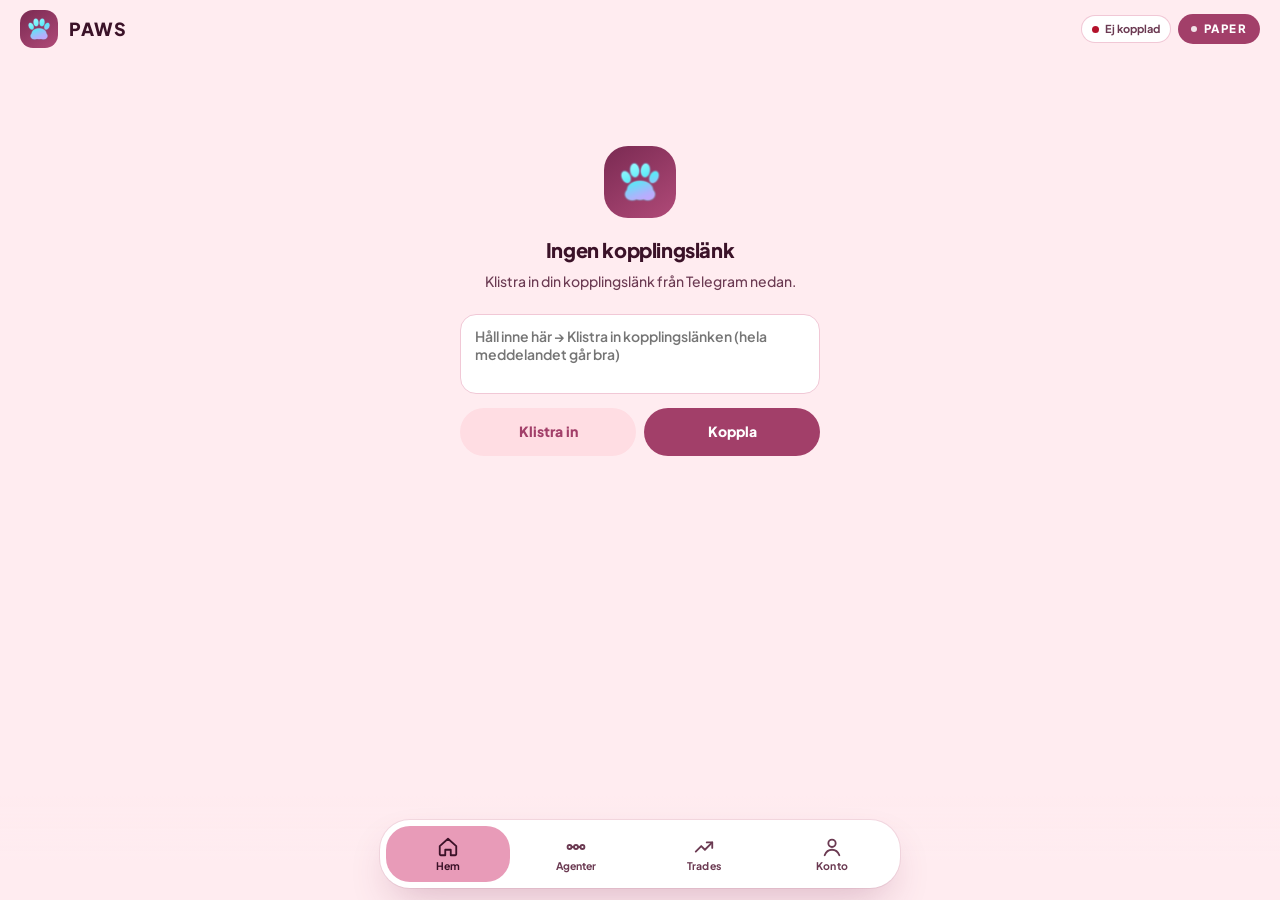
==== commit b9a01e8f: "v83: restore v81f rose theme (cache bump only)" ====
--- a/index.html
+++ b/index.html
@@ -3,33 +3,25 @@
 <head>
   <meta charset="utf-8" />
   <meta name="viewport" content="width=device-width, initial-scale=1, viewport-fit=cover, maximum-scale=1" />
-  <meta name="theme-color" content="#060C1A" />
+  <meta name="theme-color" content="#FFECF0" />
   <meta name="mobile-web-app-capable" content="yes" />
   <meta name="apple-mobile-web-app-capable" content="yes" />
-  <meta name="apple-mobile-web-app-status-bar-style" content="black-translucent" />
+  <meta name="apple-mobile-web-app-status-bar-style" content="default" />
   <meta name="apple-mobile-web-app-title" content="PAWS" />
   <meta name="referrer" content="no-referrer" />
   <link rel="manifest" href="manifest.json" />
   <link rel="apple-touch-icon" href="icons/apple-touch-icon.png" />
   <link rel="icon" type="image/png" sizes="64x64" href="icons/favicon.png" />
   <link rel="preload" href="fonts/PlusJakartaSans-var.woff2?v=79" as="font" type="font/woff2" crossorigin />
-  <link rel="stylesheet" href="paws.css?v=82" />
-  <link rel="stylesheet" href="desk.css?v=82" />
-  <script src="brand.js?v=82"></script>
+  <link rel="stylesheet" href="paws.css?v=83" />
+  <link rel="stylesheet" href="desk.css?v=83" />
+  <script src="brand.js?v=83"></script>
   <title>PAWS</title>
 </head>
 <body>
-  <svg width="0" height="0" aria-hidden="true" style="position:absolute;width:0;height:0;overflow:hidden">
-    <defs>
-      <linearGradient id="navGrad" x1="0" y1="0" x2="1" y2="1">
-        <stop offset="0%" stop-color="#5EEAF4"/>
-        <stop offset="100%" stop-color="#B4A0FF"/>
-      </linearGradient>
-    </defs>
-  </svg>
   <div class="app" id="app">
     <header class="top">
-      <span class="logo-chip"><img src="icons/paw.png?v=82" alt="" width="38" height="38" /></span>
+      <span class="logo-chip"><img src="icons/paw.png?v=83" alt="" width="26" height="26" /></span>
       <span class="top-name">PAWS</span>
       <span class="top-sp"></span>
       <span class="live-chip" id="live-chip"><i></i><b id="live-txt">Ansluter</b></span>
@@ -43,7 +35,7 @@
       <!-- HEM -->
       <section class="page" data-page="home" aria-label="Hem">
         <div class="hero" id="hero">
-          <img class="wm" src="icons/paw-lg.png?v=82" alt="" aria-hidden="true" />
+          <img class="wm" src="icons/paw-lg.png?v=83" alt="" aria-hidden="true" />
           <div class="hl-row"><span class="hl">PAPER-saldo</span><span class="ppill" id="paper-pill">PAPER</span></div>
           <div class="bal" id="bal"><span class="sk w60"></span></div>
           <div class="hero-pills"><span class="pnl" id="today">idag saknas</span><span class="mult" id="mult" hidden></span></div>
@@ -121,7 +113,7 @@
 
       </div></div>
       <section class="boot" id="boot" hidden>
-        <span class="logo-chip big"><img src="icons/paw.png?v=82" alt="" width="72" height="72" /></span>
+        <span class="logo-chip big"><img src="icons/paw.png?v=83" alt="" width="46" height="46" /></span>
         <h3 id="boot-h">Ansluter…</h3>
         <p id="boot-p">Hämtar desken.</p>
         <div class="pairbox">
@@ -157,7 +149,7 @@
       <button class="tab" data-tab="konto" type="button"><svg viewBox="0 0 24 24"><circle cx="12" cy="8" r="4"/><path d="M4 21c1.5-4 4.5-6 8-6s6.5 2 8 6"/></svg><span>Konto</span></button>
     </nav>
   </div>
-  <script src="pair.js?v=82"></script>
-  <script src="desk.js?v=82"></script>
+  <script src="pair.js?v=83"></script>
+  <script src="desk.js?v=83"></script>
 </body>
 </html>
--- a/paws.css
+++ b/paws.css
@@ -1,45 +1,15 @@
-/* PAWS v82 — Overnight Desk in the dark-navy / teal-neon glass theme.
-   Tokens sampled from Oscar's 23:23 phone reference (1080×2340). */
+/* PAWS v80c — layout C "Ljus" in rose: pink-white canvas, soft white cards, deep-rose hero with the paw as watermark. */
 @font-face{font-family:"Plus Jakarta Sans";font-style:normal;font-weight:200 800;font-display:swap;src:url("fonts/PlusJakartaSans-var.woff2?v=79") format("woff2")}
 :root{
-  /* Surfaces */
-  --bg:#060C1A;            /* page / header / fade; sampled #060C1A–#070D1B */
-  --card:#121622;          /* glass card fill; sampled mid-card #121622 */
-  --nav:rgba(12,16,28,.86);/* frosted tab bar */
-  /* Type */
-  --ink:#FFFFFF;           /* primary; $100 samples #FFFFFF */
-  --ink2:#9AA0B4;          /* muted labels; .00 #9496A9, PAPER-SALDO #B2B5C0 */
-  --ink3:#6B7384;          /* dimmer */
-  /* Accents */
-  --vi:#7DE8F5;            /* PAWS wordmark / links; sampled #7DE0EA–#8AF2FD */
-  --vi2:#5EEAF4;           /* bright cyan */
-  --lav:#A8A6EA;           /* header PAPER text; sampled #A0A3E6–#A9A8EA */
-  --paper:#2C427B;         /* header PAPER pill fill; sampled #2C427B */
-  --paper-ink:#C5C6F0;
-  --amber:#F0A848;         /* card PAPER pill; sampled #F0A848 */
-  --amber-ink:#4A1C00;
-  --amberbg:rgba(240,168,72,.16);
-  --neon:#4EF0F8;          /* curve / glows */
-  --neon-dim:rgba(90,220,230,.55);
-  --track:#252B37;         /* range strip; sampled #252B37 */
-  --live-a:#3EF4EC;        /* LIVE range pill left */
-  --live-b:#7AD0F8;        /* LIVE range pill right */
-  --dot:#14E870;           /* Live chip green; brightest #0EEA6F, avg #32CC79 */
-  /* Semantic */
-  --up:#3EE89A;            /* outlined green chips ~#60D0A0 text */
-  --upbg:rgba(62,232,154,.14);
-  --down:#FF6B81;
-  --downbg:rgba(255,107,129,.16);
-  --chip:#1A2232;
-  --line:rgba(94,200,210,.28);
-  --line2:rgba(255,255,255,.08);
+  --bg:#FFECF0;--card:#FFFFFF;--ink:#3B1228;--ink2:#6B3A52;--ink3:#86526A;
+  --vi:#A23F69;--vi2:#E89BB8;--lav:#F1C8D6;--chip:#FFDDE3;--line:#F1C8D6;--line2:#F8DCE5;
+  --up:#086A42;--upbg:#DDF3E6;--down:#B3122B;--downbg:#FDE1E5;--amber:#7D4F00;--amberbg:#FFEFD0;
   --f:"Plus Jakarta Sans",system-ui,-apple-system,"Segoe UI",Roboto,sans-serif;
   --safe-b:env(safe-area-inset-bottom,0px);--safe-t:env(safe-area-inset-top,0px);
-  --sh:0 0 0 1px rgba(90,220,230,.22),0 10px 28px -18px rgba(0,0,0,.65);
-  --glow:0 0 0 1.5px rgba(90,220,230,.62),0 0 16px 2px rgba(40,200,210,.38),0 0 36px 4px rgba(20,140,160,.18),inset 0 0 28px rgba(40,180,200,.06);
+  --sh:0 1px 0 rgba(150,60,100,.05),0 14px 30px -18px rgba(150,60,100,.24);
 }
 *{box-sizing:border-box;-webkit-tap-highlight-color:transparent}
-html,body{margin:0;background:var(--bg);color:var(--ink);font-family:var(--f);-webkit-font-smoothing:antialiased;overscroll-behavior:none;height:100%;height:100dvh;overflow:hidden;font-feature-settings:"tnum" 1;font-variant-numeric:tabular-nums;color-scheme:dark}
+html,body{margin:0;background:var(--bg);color:var(--ink);font-family:var(--f);-webkit-font-smoothing:antialiased;overscroll-behavior:none;height:100%;height:100dvh;overflow:hidden;font-feature-settings:"tnum" 1}
 body{font-size:15px;line-height:1.4}
 [hidden]{display:none!important}
 button{font:inherit;color:inherit;background:none;border:0;padding:0;cursor:pointer}
@@ -47,18 +17,18 @@
 dl,dd{margin:0}
 .app{position:relative;height:100%;display:flex;flex-direction:column;overflow:hidden}
 
-/* ---------- top bar ---------- */
+/* ---------- top bar (solid) ---------- */
 .top{flex:none;display:flex;align-items:center;gap:8px;padding:calc(10px + var(--safe-t)) 20px 8px;background:var(--bg);z-index:20}
-.logo-chip{width:42px;height:42px;border-radius:0;background:none;display:grid;place-items:center;flex:none;margin-left:-4px}
-.logo-chip img{width:42px;height:42px;object-fit:contain;display:block}
-.logo-chip.big{width:88px;height:88px;border-radius:0}.logo-chip.big img{width:88px;height:88px}
-.top-name{font-weight:800;font-size:18px;letter-spacing:.08em;margin-left:0;color:var(--vi);text-shadow:0 0 14px rgba(80,230,245,.45)}
+.logo-chip{width:38px;height:38px;border-radius:13px;background:linear-gradient(145deg,#7A2A52,#B04A78);display:grid;place-items:center;flex:none}
+.logo-chip img{width:26px;height:26px;object-fit:contain;display:block}
+.logo-chip.big{width:72px;height:72px;border-radius:24px}.logo-chip.big img{width:46px;height:46px}
+.top-name{font-weight:800;font-size:18px;letter-spacing:.06em;margin-left:3px}
 .top-sp{flex:1}
-.decal{display:inline-flex;align-items:center;gap:7px;height:30px;padding:0 13px;border-radius:99px;background:var(--paper);color:var(--paper-ink);font-weight:800;font-size:11.5px;letter-spacing:.12em}
-.decal i{width:6px;height:6px;border-radius:50%;background:var(--paper-ink);opacity:.95}
-.live-chip{display:inline-flex;align-items:center;gap:6px;height:26px;padding:0 10px;border-radius:99px;background:rgba(12,18,30,.72);font-weight:700;font-size:11px;color:rgba(230,240,245,.92);box-shadow:0 0 0 1px rgba(160,190,210,.22),inset 0 1px 0 rgba(255,255,255,.04)}
-.live-chip i{width:7px;height:7px;border-radius:50%;background:#5A6A78;box-shadow:0 0 0 0 transparent}
-.live-chip.on i{background:var(--dot);box-shadow:0 0 8px rgba(20,232,112,.8)}.live-chip.warn i{background:#E8A93A;box-shadow:0 0 8px rgba(232,169,58,.6)}.live-chip.off i{background:var(--down)}
+.decal{display:inline-flex;align-items:center;gap:7px;height:30px;padding:0 13px;border-radius:99px;background:var(--vi);color:#fff;font-weight:800;font-size:11.5px;letter-spacing:.12em}
+.decal i{width:6px;height:6px;border-radius:50%;background:#fff;opacity:.85}
+.live-chip{display:inline-flex;align-items:center;gap:6px;height:26px;padding:0 10px;border-radius:99px;background:#fff;font-weight:700;font-size:11px;color:var(--ink2);box-shadow:0 0 0 1px var(--line)}
+.live-chip i{width:7px;height:7px;border-radius:50%;background:#D9A9BB}
+.live-chip.on i{background:#2FD28A}.live-chip.warn i{background:#E8A93A}.live-chip.off i{background:var(--down)}
 
 /* ---------- pager ---------- */
 .main{flex:1;min-height:0;position:relative;overflow:hidden}
@@ -73,28 +43,27 @@
 .sec{margin-top:14px}
 .sec-head{display:flex;justify-content:space-between;align-items:center;margin:0 4px 8px}
 .sec-head h2{font-size:15px;font-weight:700;letter-spacing:-.01em}
-.sec-tag{font-size:11.5px;font-weight:700;padding:4px 10px;border-radius:99px;background:var(--chip);color:var(--vi);box-shadow:0 0 0 1px var(--line2)}
+.sec-tag{font-size:11.5px;font-weight:700;padding:4px 10px;border-radius:99px;background:var(--chip);color:var(--vi)}
 .link{font-size:13px;font-weight:700;color:var(--vi);padding:4px 2px}
 .pill{display:inline-flex;align-items:center;gap:6px;font-size:11.5px;font-weight:700;padding:4px 10px;border-radius:99px;background:var(--chip);color:var(--vi)}
 .pill i{width:6px;height:6px;border-radius:50%;background:currentColor}
-.pill.on{background:var(--upbg);color:var(--up);box-shadow:inset 0 0 0 1.4px var(--up)}.pill.pause{background:var(--amberbg);color:var(--amber)}
+.pill.on{background:var(--upbg);color:var(--up)}.pill.pause{background:var(--amberbg);color:var(--amber)}
 .up{color:var(--up)}.down{color:var(--down)}
 
-/* ---------- hero (teal neon glass card) ---------- */
+/* ---------- hero ---------- */
 .hero{position:relative;overflow:hidden;border-radius:34px;padding:20px 22px 16px;color:#fff;margin-top:6px;
-  background:var(--card);
-  box-shadow:var(--glow)}
-.hero .wm{position:absolute;right:-24px;top:-8px;width:210px;height:210px;object-fit:contain;opacity:.42;pointer-events:none}
-.hl{position:relative;font-size:12px;letter-spacing:.12em;text-transform:uppercase;font-weight:700;color:#B2B5C0}
+  background:radial-gradient(90% 80% at 100% 0%,rgba(232,155,184,.42),transparent 60%),linear-gradient(160deg,#7A2A52 0%,#4A1230 100%);
+  box-shadow:0 24px 40px -22px rgba(90,25,60,.55)}
+.hero .wm{position:absolute;right:-30px;top:-22px;width:200px;height:200px;object-fit:contain;opacity:.16;pointer-events:none}
+.hl{position:relative;font-size:12px;letter-spacing:.12em;text-transform:uppercase;font-weight:700;color:rgba(255,255,255,.86)}
 .bal{position:relative;margin-top:12px;font-weight:700;font-size:52px;line-height:1;letter-spacing:-.045em;display:flex;align-items:baseline}
-.bal-d{font-size:30px;color:#9AA0B4;letter-spacing:-.02em}
+.bal-d{font-size:30px;color:rgba(255,255,255,.62);letter-spacing:-.02em}
 .bal.miss .bal-i{font-size:34px;color:rgba(255,255,255,.82)}
-.pnl{position:relative;display:inline-flex;margin-top:12px;padding:6px 12px;border-radius:99px;background:rgba(255,255,255,.06);color:#fff;font-weight:700;font-size:13.5px}
-.pnl.up{background:rgba(20,42,55,.55);color:var(--up);box-shadow:inset 0 0 0 1.5px var(--up),0 0 10px rgba(62,232,154,.22)}
-.pnl.down{background:rgba(60,16,28,.45);color:#FFB3C1;box-shadow:inset 0 0 0 1.5px rgba(255,107,129,.7)}
-.hb{position:relative;display:grid;grid-template-columns:1fr 1fr;margin-top:14px;padding-top:12px;border-top:1px solid rgba(255,255,255,.12)}
-.hb>div+div{padding-left:18px;border-left:1px solid rgba(255,255,255,.12)}
-.hb dt{font-size:11px;letter-spacing:.1em;text-transform:uppercase;color:#B2B5C0;font-weight:600}
+.pnl{position:relative;display:inline-flex;margin-top:12px;padding:6px 12px;border-radius:99px;background:rgba(255,255,255,.12);color:#fff;font-weight:700;font-size:13.5px}
+.pnl.up{background:rgba(120,235,175,.20);color:#9CF5C6}.pnl.down{background:rgba(255,150,165,.22);color:#FFB3C1}
+.hb{position:relative;display:grid;grid-template-columns:1fr 1fr;margin-top:14px;padding-top:12px;border-top:1px solid rgba(255,255,255,.16)}
+.hb>div+div{padding-left:18px;border-left:1px solid rgba(255,255,255,.16)}
+.hb dt{font-size:11px;letter-spacing:.1em;text-transform:uppercase;color:rgba(255,255,255,.85);font-weight:600}
 .hb dd{font-size:21px;font-weight:700;margin-top:4px;letter-spacing:-.02em}
 .hero-note{position:relative;margin-top:11px;font-size:11px;font-weight:600;letter-spacing:.04em;color:rgba(255,255,255,.85)}
 
@@ -122,8 +91,8 @@
 .row{position:relative;display:flex;align-items:center;gap:13px;padding:12px 0;flex-wrap:wrap}
 .row+.row{border-top:1px solid var(--line2)}
 .row.hit{animation:hit 3.4s ease-out;margin:0 -16px;padding-left:16px;padding-right:16px;border-radius:20px}
-@keyframes hit{0%,60%{background:rgba(90,220,230,.10)}100%{background:transparent}}
-.av{width:44px;height:44px;border-radius:15px;display:grid;place-items:center;flex:none;font-weight:800;font-size:14px;color:#fff;background:linear-gradient(145deg,var(--h1,#5EEAF4),var(--h2,#B4A0FF))}
+@keyframes hit{0%,60%{background:var(--chip)}100%{background:transparent}}
+.av{width:44px;height:44px;border-radius:15px;display:grid;place-items:center;flex:none;font-weight:800;font-size:14px;color:#fff;background:linear-gradient(145deg,var(--h1,#7C5CF0),var(--h2,#B9A4FB))}
 .av.ic{background:var(--chip);color:var(--vi)}.av.ic.tp{background:var(--upbg);color:var(--up)}.av.ic.sl{background:var(--downbg);color:var(--down)}
 .av svg{width:22px;height:22px;fill:none;stroke:currentColor;stroke-width:2.2;stroke-linecap:round;stroke-linejoin:round}
 .row-m{flex:1;min-width:0}
@@ -139,16 +108,16 @@
 .gauge i{position:absolute;top:-4px;width:14px;height:14px;border-radius:50%;background:#fff;border:3px solid var(--vi);margin-left:-6px}
 .empty{padding:20px 4px;text-align:center;font-size:13.5px;color:var(--ink2);font-weight:500}
 .sum{display:grid;grid-template-columns:repeat(3,1fr);gap:8px;margin:16px 0 16px}
-.sum>div{background:var(--card);border-radius:20px;padding:11px 14px;box-shadow:var(--sh)}
+.sum>div{background:var(--chip);border-radius:20px;padding:11px 14px}
 .sum dt{font-size:11px;letter-spacing:.08em;text-transform:uppercase;color:var(--vi);font-weight:700}
 .sum dd{font-size:19px;font-weight:700;margin-top:4px;letter-spacing:-.02em;white-space:nowrap}
 .sum dd.up{color:var(--up)}.sum dd.down{color:var(--down)}
 .dl{font-size:12px;font-weight:700;color:var(--ink2);margin:14px 4px 8px;letter-spacing:.06em;text-transform:uppercase}
 
 /* ---------- saldokurva (in hero) ---------- */
-.eq{position:relative;margin-top:14px;padding-top:12px;border-top:1px solid rgba(255,255,255,.12)}
-.eq-h{display:flex;justify-content:space-between;align-items:baseline;font-size:11px;letter-spacing:.1em;text-transform:uppercase;color:#B2B5C0;font-weight:600}
-.eq-h b{letter-spacing:.02em;text-transform:none;font-weight:600;font-size:11.5px;color:rgba(220,228,236,.88)}
+.eq{position:relative;margin-top:14px;padding-top:12px;border-top:1px solid rgba(255,255,255,.16)}
+.eq-h{display:flex;justify-content:space-between;align-items:baseline;font-size:11px;letter-spacing:.1em;text-transform:uppercase;color:rgba(255,255,255,.85);font-weight:600}
+.eq-h b{letter-spacing:.02em;text-transform:none;font-weight:600;font-size:11.5px;color:rgba(255,255,255,.9)}
 .eq-pl{position:relative;height:72px;margin-top:6px}
 .eq-pl svg{position:absolute;inset:0;width:100%;height:100%;overflow:visible}
 .eq-cap{display:flex;justify-content:space-between;font-size:11px;font-weight:600;color:rgba(255,255,255,.82);margin-top:4px}
@@ -157,9 +126,9 @@
 .pipe{display:grid;grid-template-columns:repeat(7,1fr);padding:14px 8px 12px;border-radius:28px;position:relative;cursor:pointer}
 .pipe:before{content:"";position:absolute;left:calc(8px + 100%/14 - 8px / 7);right:calc(8px + 100%/14 - 8px / 7);top:25px;height:2px;background:var(--line)}
 .pp{position:relative;display:flex;flex-direction:column;align-items:center;text-align:center;min-width:0}
-.pp .nd{position:relative;width:22px;height:22px;border-radius:50%;background:var(--card);border:2px solid var(--line);display:grid;place-items:center;font-size:10px;font-weight:800;color:var(--ink3)}
-.pp.on .nd{border-color:var(--up);color:var(--up);background:var(--upbg)}
-.pp.off .nd{border-color:var(--amber);color:var(--amber);background:var(--amberbg)}
+.pp .nd{position:relative;width:22px;height:22px;border-radius:50%;background:#fff;border:2px solid #F1C8D6;display:grid;place-items:center;font-size:10px;font-weight:800;color:var(--ink3)}
+.pp.on .nd{border-color:#2FD28A;color:var(--up);background:var(--upbg)}
+.pp.off .nd{border-color:#E1A63D;color:var(--amber);background:var(--amberbg)}
 .pp.na .nd{border-style:dashed}
 .pp b{margin-top:8px;font-size:15px;font-weight:800;letter-spacing:-.02em;line-height:1.1;max-width:100%;white-space:nowrap}
 .pp b.s{font-size:10.5px;letter-spacing:0;color:var(--ink3);font-weight:700;line-height:1.5}
@@ -171,9 +140,9 @@
 .agents{margin-top:14px;position:relative}
 .ag{position:relative;display:grid;grid-template-columns:34px 1fr;column-gap:12px;padding-bottom:12px}
 .ag:not(:last-child):before{content:"";position:absolute;left:16px;top:36px;bottom:-2px;width:2px;background:var(--line)}
-.ag .nd{width:34px;height:34px;border-radius:50%;background:var(--card);border:2px solid var(--line);display:grid;place-items:center;font-size:13px;font-weight:800;color:var(--ink3);z-index:1}
-.ag.on .nd{border-color:var(--up);color:var(--up);background:var(--upbg)}
-.ag.off .nd{border-color:var(--amber);color:var(--amber);background:var(--amberbg)}
+.ag .nd{width:34px;height:34px;border-radius:50%;background:#fff;border:2px solid #F1C8D6;display:grid;place-items:center;font-size:13px;font-weight:800;color:var(--ink3);z-index:1}
+.ag.on .nd{border-color:#2FD28A;color:var(--up);background:var(--upbg)}
+.ag.off .nd{border-color:#E1A63D;color:var(--amber);background:var(--amberbg)}
 .ag.na .nd{border-style:dashed}
 .ag .bd{background:var(--card);border-radius:24px;padding:13px 16px 14px;box-shadow:var(--sh);min-width:0}
 .ag .t{display:flex;align-items:center;gap:8px}
@@ -181,9 +150,9 @@
 .ag .t .sp{flex:1}
 .ag .role{font-size:12.5px;color:var(--ink2);font-weight:500;margin-top:3px}
 .stt{display:inline-flex;align-items:center;gap:6px;font-size:11px;font-weight:700;padding:3px 9px;border-radius:99px;background:var(--chip);color:var(--ink3)}
-.stt:before{content:"";width:7px;height:7px;border-radius:50%;background:#5A6A78}
-.stt.on{background:var(--upbg);color:var(--up)}.stt.on:before{background:var(--up)}
-.stt.off{background:var(--amberbg);color:var(--amber)}.stt.off:before{background:var(--amber)}
+.stt:before{content:"";width:7px;height:7px;border-radius:50%;background:#D9A9BB}
+.stt.on{background:var(--upbg);color:var(--up)}.stt.on:before{background:#2FD28A}
+.stt.off{background:var(--amberbg);color:var(--amber)}.stt.off:before{background:#E1A63D}
 .ag .big{display:flex;align-items:baseline;gap:8px;margin-top:10px}
 .ag .big b{font-size:24px;font-weight:800;letter-spacing:-.03em}
 .ag .big b.s{font-size:15px;color:var(--ink3);font-weight:700;letter-spacing:0}
@@ -194,20 +163,20 @@
 
 /* ---------- tap rows + Varför-ark ---------- */
 .row.tap{cursor:pointer;-webkit-tap-highlight-color:transparent}
-.row.tap:active{background:rgba(90,220,230,.08);margin:0 -16px;padding-left:16px;padding-right:16px;border-radius:18px}
+.row.tap:active{background:var(--bg);margin:0 -16px;padding-left:16px;padding-right:16px;border-radius:18px}
 .row .chev{flex:none;width:16px;height:16px;fill:none;stroke:var(--ink3);stroke-width:2.4;stroke-linecap:round;stroke-linejoin:round;margin-left:-4px}
 .sheet-wrap{position:fixed;inset:0;z-index:90}
 .sheet-wrap[hidden]{display:none}
-.scrim{position:absolute;inset:0;background:rgba(2,6,16,.64);animation:fade .2s ease-out}
-.sheet{position:absolute;left:0;right:0;bottom:0;max-height:86dvh;display:flex;flex-direction:column;background:#0A1220;border-radius:32px 32px 0 0;padding:8px 16px calc(16px + var(--safe-b));box-shadow:0 -20px 50px -20px rgba(0,0,0,.6),0 -1px 0 var(--line);animation:rise .28s cubic-bezier(.22,.8,.3,1)}
+.scrim{position:absolute;inset:0;background:rgba(59,18,40,.42);animation:fade .2s ease-out}
+.sheet{position:absolute;left:0;right:0;bottom:0;max-height:86dvh;display:flex;flex-direction:column;background:var(--bg);border-radius:32px 32px 0 0;padding:8px 16px calc(16px + var(--safe-b));box-shadow:0 -20px 50px -20px rgba(110,35,75,.45);animation:rise .28s cubic-bezier(.22,.8,.3,1)}
 @keyframes fade{from{opacity:0}}
 @keyframes rise{from{transform:translateY(40px);opacity:0}}
-.grab{width:40px;height:4px;border-radius:4px;background:rgba(160,190,210,.28);margin:2px auto 10px}
+.grab{width:40px;height:4px;border-radius:4px;background:#F1C8D6;margin:2px auto 10px}
 .sh-h{display:flex;align-items:center;gap:12px;padding:0 4px 10px}
 .sh-t{flex:1;min-width:0}
 .sh-t h3{font-size:19px;font-weight:800;letter-spacing:-.02em;line-height:1.15}
 .sh-t p{font-size:12.5px;color:var(--ink2);font-weight:500;margin-top:2px}
-.sh-x{width:44px;height:44px;border-radius:50%;background:var(--chip);color:var(--ink2);font-size:15px;font-weight:700;box-shadow:0 0 0 1px var(--line);flex:none}
+.sh-x{width:44px;height:44px;border-radius:50%;background:#fff;color:var(--ink2);font-size:15px;font-weight:700;box-shadow:0 0 0 1px var(--line);flex:none}
 .sh-body{overflow-y:auto;-webkit-overflow-scrolling:touch;overscroll-behavior:contain;scrollbar-width:none;padding-bottom:4px}
 .sh-body::-webkit-scrollbar{display:none}
 .wy{background:var(--card);border-radius:22px;padding:12px 16px 13px;box-shadow:var(--sh);margin-top:10px}
@@ -224,14 +193,13 @@
 .wy .gl i{flex:none;width:16px;height:16px;border-radius:50%;background:var(--upbg);color:var(--up);display:grid;place-items:center;font-style:normal;font-size:10px;font-weight:800}
 .wy .gl .no i{background:var(--downbg);color:var(--down)}.wy .gl .na i{background:var(--chip);color:var(--ink3)}
 
-/* ---------- tab bar (frosted glass) ---------- */
-.app::after{content:"";position:fixed;left:0;right:0;bottom:0;height:calc(104px + var(--safe-b));background:linear-gradient(rgba(6,12,26,0),var(--bg) 62%);pointer-events:none;z-index:60}
-.tabs{position:fixed;z-index:70;left:16px;right:16px;bottom:calc(12px + var(--safe-b));display:flex;gap:4px;padding:6px;border-radius:30px;background:var(--nav);backdrop-filter:blur(22px) saturate(1.2);-webkit-backdrop-filter:blur(22px) saturate(1.2);box-shadow:0 18px 40px -12px rgba(0,0,0,.55),0 0 0 1px rgba(160,190,210,.16),inset 0 1px 0 rgba(255,255,255,.06)}
-.tab{flex:1;display:flex;flex-direction:column;align-items:center;justify-content:center;gap:3px;height:56px;border-radius:24px;color:#8A909C;transition:background .2s,color .2s}
+/* ---------- tab bar (solid) ---------- */
+.app::after{content:"";position:fixed;left:0;right:0;bottom:0;height:calc(104px + var(--safe-b));background:linear-gradient(rgba(255,236,240,0),var(--bg) 62%);pointer-events:none;z-index:60}
+.tabs{position:fixed;z-index:70;left:16px;right:16px;bottom:calc(12px + var(--safe-b));display:flex;gap:4px;padding:6px;border-radius:30px;background:#FFFFFF;box-shadow:0 18px 40px -12px rgba(130,45,90,.30),0 0 0 1px rgba(150,60,100,.10)}
+.tab{flex:1;display:flex;flex-direction:column;align-items:center;justify-content:center;gap:3px;height:56px;border-radius:24px;color:var(--ink2);transition:background .2s,color .2s}
 .tab svg{width:22px;height:22px;fill:none;stroke:currentColor;stroke-width:2;stroke-linecap:round;stroke-linejoin:round}
 .tab span{font-weight:700;font-size:11px;letter-spacing:.01em;line-height:1}
-.tab.on{background:radial-gradient(120% 110% at 50% 0%,rgba(80,90,160,.38),rgba(8,14,26,.72));color:var(--vi);box-shadow:inset 0 0 0 1px rgba(94,200,210,.14),0 0 16px rgba(64,180,210,.10)}
-.tab.on svg{stroke:url(#navGrad);color:var(--vi)}
+.tab.on{background:var(--vi2);color:var(--ink)}
 
 .boot{position:absolute;inset:0;z-index:40;text-align:center;padding:90px 24px;color:var(--ink2);background:var(--bg)}
 .boot .logo-chip{margin:0 auto}
--- a/desk.css
+++ b/desk.css
@@ -1,31 +1,31 @@
-/* PAWS v82 desk — Overnight Desk inside the dark-navy / teal-neon theme. */
+/* PAWS v81 desk — Overnight Desk inside the PAWS look (rose paw theme, same tokens as paws.css). */
 .err{flex:none;margin:0 16px 6px;padding:9px 14px;border-radius:16px;background:var(--downbg);color:var(--down);font-size:12.5px;font-weight:700}
 .hl-row{position:relative;display:flex;align-items:center;justify-content:space-between}
-.ppill{display:inline-flex;align-items:center;height:24px;padding:0 10px;border-radius:99px;background:var(--amber);color:var(--amber-ink);font-weight:800;font-size:11px;letter-spacing:.08em}
+.ppill{display:inline-flex;align-items:center;height:24px;padding:0 10px;border-radius:99px;background:#FFB347;color:#4A2600;font-weight:800;font-size:11px;letter-spacing:.08em}
 .hero-pills{position:relative;display:flex;gap:8px;flex-wrap:wrap;margin-top:12px}
 .hero-pills .pnl{margin-top:0}
-.mult{display:inline-flex;align-items:center;padding:6px 12px;border-radius:99px;background:rgba(20,42,55,.55);color:var(--up);font-weight:800;font-size:13.5px;box-shadow:inset 0 0 0 1.5px var(--up),0 0 10px rgba(62,232,154,.22)}
-.bal .cents{font-size:30px;color:#9AA0B4;letter-spacing:-.02em}
+.mult{display:inline-flex;align-items:center;padding:6px 12px;border-radius:99px;background:rgba(120,235,175,.22);color:#9CF5C6;font-weight:800;font-size:13.5px}
+.bal .cents{font-size:30px;color:rgba(255,255,255,.62);letter-spacing:-.02em}
 .dg{display:inline-block;transition:transform .6s ease-out}
 .cv-wrap{position:relative;height:96px;margin-top:22px}
 .cv-wrap canvas{position:absolute;inset:0;width:100%;height:100%}
 .marks{position:absolute;inset:0;pointer-events:none}
-.mk{position:absolute;transform:translate(-50%,-100%);font-size:10px;font-weight:800;padding:2px 7px;border-radius:99px;white-space:nowrap;background:rgba(18,22,34,.92);color:var(--vi);box-shadow:0 0 0 1px var(--line)}
-.mk.buy{background:rgba(20,60,120,.85);color:#9EC4FF}.mk.win{background:rgba(16,70,50,.85);color:#9CF5C6}.mk.loss{background:rgba(90,20,32,.85);color:#FFB3C1}
-.rng{position:relative;display:flex;gap:4px;margin-top:10px;background:var(--track);border-radius:99px;padding:3px}
-.rng button{flex:1;height:30px;border-radius:99px;font-size:11.5px;font-weight:800;color:rgba(220,228,236,.62);min-width:0}
-.rng button.on{background:linear-gradient(90deg,var(--live-a) 0%,var(--live-b) 100%);color:#07141E;box-shadow:0 0 14px rgba(64,240,240,.45)}
-.sk{display:inline-block;height:1em;border-radius:10px;background:rgba(255,255,255,.14);animation:pulse 1.2s ease-in-out infinite alternate}
+.mk{position:absolute;transform:translate(-50%,-100%);font-size:10px;font-weight:800;padding:2px 7px;border-radius:99px;white-space:nowrap;background:#fff;color:var(--vi)}
+.mk.buy{background:#DCE9FF;color:#0A4FB3}.mk.win{background:#DDF3E6;color:#086A42}.mk.loss{background:#FDE1E5;color:#B3122B}
+.rng{position:relative;display:flex;gap:4px;margin-top:10px;background:rgba(255,255,255,.10);border-radius:99px;padding:3px}
+.rng button{flex:1;height:30px;border-radius:99px;font-size:11.5px;font-weight:800;color:rgba(255,255,255,.8);min-width:0}
+.rng button.on{background:#fff;color:var(--vi)}
+.sk{display:inline-block;height:1em;border-radius:10px;background:rgba(255,255,255,.22);animation:pulse 1.2s ease-in-out infinite alternate}
 .w60{width:60%}
 .skc{height:64px;border-radius:22px;background:var(--card);animation:pulse 1.2s ease-in-out infinite alternate}
 @keyframes pulse{from{opacity:.5}to{opacity:1}}
 
 /* live screen */
-.live{position:relative;aspect-ratio:16/9;border-radius:22px;overflow:hidden;background:#0A0C14;box-shadow:var(--sh);cursor:pointer}
+.live{position:relative;aspect-ratio:16/9;border-radius:22px;overflow:hidden;background:#2A0E1E;box-shadow:var(--sh);cursor:pointer}
 .live img{position:absolute;inset:0;width:100%;height:100%;object-fit:cover;opacity:0;transition:opacity .25s}
 .live img.show{opacity:1}
 .live-empty{position:absolute;inset:0;display:grid;place-items:center;color:rgba(255,255,255,.7);font-size:13px;font-weight:600;text-align:center;padding:0 20px}
-.lv-l,.lv-r{position:absolute;top:10px;display:inline-flex;align-items:center;gap:6px;height:26px;padding:0 10px;border-radius:99px;background:rgba(6,8,20,.78);color:#fff;font-size:11.5px;font-weight:700;backdrop-filter:blur(8px);-webkit-backdrop-filter:blur(8px);box-shadow:0 0 0 1px rgba(255,255,255,.08)}
+.lv-l,.lv-r{position:absolute;top:10px;display:inline-flex;align-items:center;gap:6px;height:26px;padding:0 10px;border-radius:99px;background:rgba(20,6,14,.62);color:#fff;font-size:11.5px;font-weight:700;backdrop-filter:blur(8px);-webkit-backdrop-filter:blur(8px)}
 .lv-l{left:10px}.lv-r{right:10px}
 .lv-l i{width:7px;height:7px;border-radius:50%;background:#9a9a9a}
 .lv-l.on i{background:#ff453a}
@@ -72,19 +72,19 @@
 .agc .dec a{color:var(--vi);font-weight:700;text-decoration:none;white-space:nowrap}
 .sw{position:relative;width:46px;height:28px;border-radius:99px;background:var(--upbg);flex:none;opacity:.6}
 .sw:after{content:"";position:absolute;top:3px;left:21px;width:22px;height:22px;border-radius:50%;background:#2FD28A}
-.sw.off{background:var(--chip)}.sw.off:after{left:3px;background:#6B7384}
+.sw.off{background:var(--chip)}.sw.off:after{left:3px;background:#D9A9BB}
 
 /* rows */
 .row a.fomo{font-size:12px;font-weight:800;color:var(--vi);text-decoration:none;padding:6px 10px;border-radius:99px;background:var(--chip)}
-.av.ic.rj{background:var(--chip);color:var(--ink3)}
+.av.ic.rj{background:#F3E8EC;color:var(--ink3)}
 
 /* konto */
 .modes{display:grid;grid-template-columns:1fr 1fr;gap:8px;padding:8px;margin-top:14px}
-.mode{border-radius:20px;padding:12px 14px;background:rgba(255,255,255,.03);box-shadow:inset 0 0 0 1px var(--line2)}
+.mode{border-radius:20px;padding:12px 14px;background:var(--bg)}
 .mode b{display:flex;align-items:center;gap:6px;font-size:16px;font-weight:800}
 .mode span{display:block;font-size:11.5px;color:var(--ink2);font-weight:600;margin-top:3px}
-.mode.on{background:var(--amber);color:var(--amber-ink);box-shadow:none}.mode.on span{color:#6A3A00}
-.mode.locked{opacity:.7}
+.mode.on{background:#FFB347;color:#4A2600}.mode.on span{color:#6A3A00}
+.mode.locked{opacity:.6}
 .lk{width:15px;height:15px;fill:none;stroke:currentColor;stroke-width:2.2;stroke-linecap:round}
 .modes+.list{margin-top:12px}
 .setg{background:var(--card);border-radius:22px;padding:10px 16px;box-shadow:var(--sh);margin-top:10px}
@@ -93,19 +93,18 @@
 .setg div b{color:var(--ink);font-family:ui-monospace,Menlo,monospace;font-size:12px}
 
 /* fullscreen live */
-.fs{position:fixed;inset:0;z-index:95;background:#060C1A;display:flex;flex-direction:column}
+.fs{position:fixed;inset:0;z-index:95;background:#12040B;display:flex;flex-direction:column}
 .fs-img{flex:1;overflow:auto;touch-action:pinch-zoom pan-x pan-y;display:flex;align-items:center}
 .fs-img img{width:100%;height:auto;display:block}
 .fs-bar{display:flex;gap:10px;padding:12px 16px calc(14px + var(--safe-b))}
-.btn{flex:1;display:grid;place-items:center;height:48px;border-radius:99px;background:linear-gradient(90deg,var(--live-a),var(--live-b));color:#07141E;font-weight:800;font-size:14px;text-decoration:none}
-.btn.ghost{background:rgba(255,255,255,.08);color:#fff;box-shadow:inset 0 0 0 1px rgba(255,255,255,.12)}
+.btn{flex:1;display:grid;place-items:center;height:48px;border-radius:99px;background:var(--vi);color:#fff;font-weight:800;font-size:14px;text-decoration:none}
+.btn.ghost{background:rgba(255,255,255,.12)}
 .tabs .tab span{font-size:10.5px}
 @media (prefers-reduced-motion:reduce){.dg{transition:none}}
 .row-v small{white-space:nowrap}
 .row-m strong{overflow:hidden;text-overflow:ellipsis;white-space:nowrap}
 .pairbox{margin:22px auto 0;max-width:360px;text-align:left}
-.pairbox textarea{width:100%;min-height:76px;resize:none;border-radius:16px;border:1px solid var(--line);background:var(--card);padding:12px 14px;font:600 14px var(--f);color:var(--ink);caret-color:var(--vi)}
-.pairbox textarea::placeholder{color:var(--ink3)}
+.pairbox textarea{width:100%;min-height:76px;resize:none;border-radius:16px;border:1px solid var(--line);background:#fff;padding:12px 14px;font:600 14px var(--f);color:var(--ink)}
 .pair-btns{display:flex;gap:8px;margin-top:10px}
-.btn.ghost2{background:var(--chip);color:var(--vi);box-shadow:inset 0 0 0 1px var(--line)}
+.btn.ghost2{background:var(--chip);color:var(--vi)}
 .pair-msg{margin-top:8px;font-size:12.5px;font-weight:600;color:var(--down);min-height:1em}
